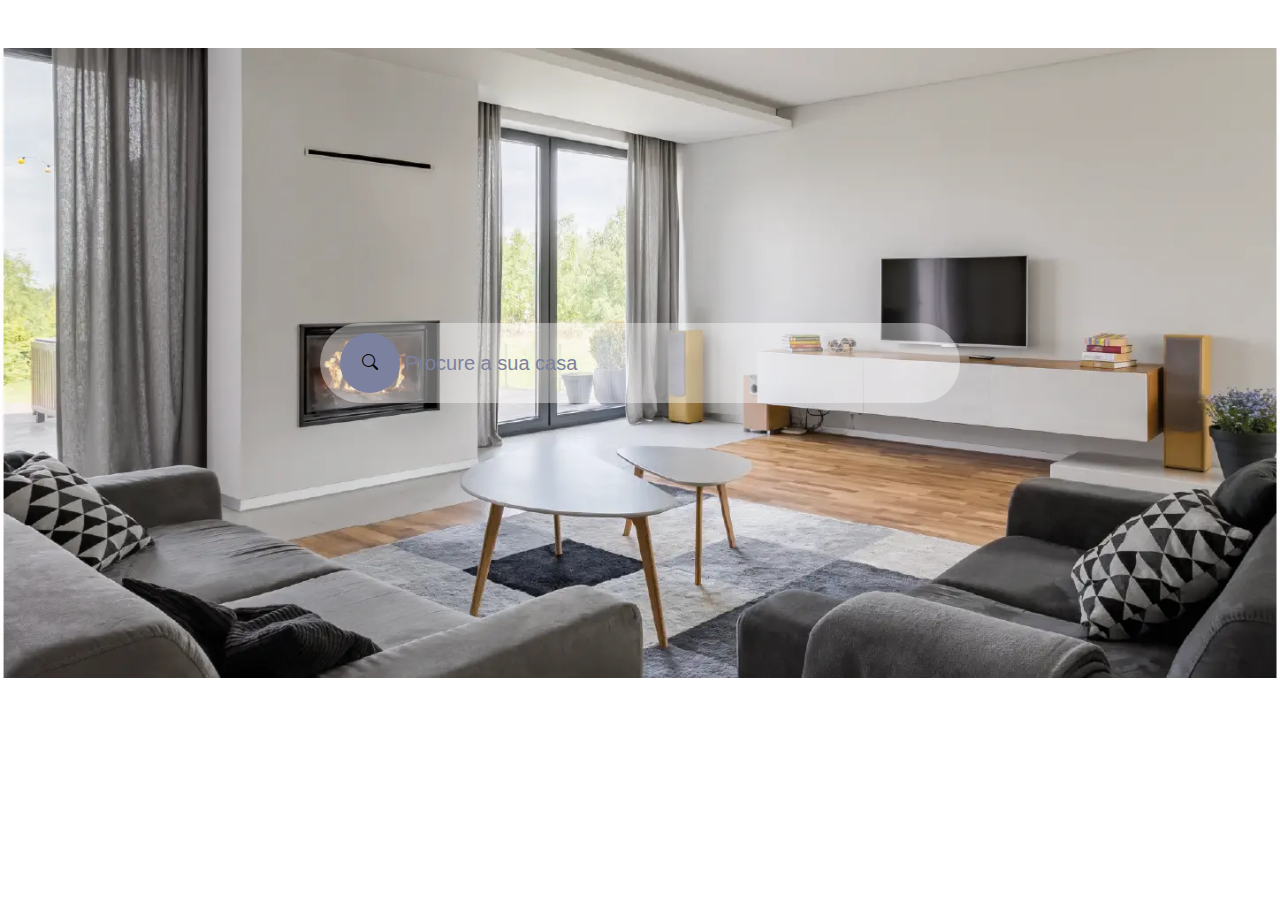
==== index.html @ a0a96df3 "Update index.html" ====
<!DOCTYPE html>
<html lang="pt">
<head>
    <meta charset="UTF-8">
    <meta http-equiv="X-UA-Compatible" content="IE=edge">
    <meta name="viewport" content="width=device-width, initial-scale=1.0">
    <title>Rafael Reis</title>
    <link rel="stylesheet" href="css/bootstrap.min.css">
    <link rel="stylesheet" href="css/bootstrap-icons.css">
    <link rel="stylesheet" href="css/style_index.css">
    <link rel="stylesheet" href="css/website.css?v=2">

    
</head>
<body>
   <header>
   </header>
   <main>
      <div class="container-img mt-5 position-relative" style="background-image: url('./images/inicial.jpg');" >
         <div class="search-bar position-absolute top-50 start-50 translate-middle w-50">
            <button type="submit"><i class="bi bi-search"></i></button> 
            <input type="text" placeholder="Procure a sua casa">
         </div>
      </div>
   </main>
   <footer>
   </footer>
   <script src="js/bootstrap.bundle.min.js"></script>
   <script src="js/jquery.min.js"></script>
   <script src="js/website.js"></script>
   <script>
   </script>
</body>
</html>
---- css/style_index.css ----
*{
    font-family: Arial;
 }
.search-bar{
  background: rgba(255,255,255,0.4);
  display: flex;
  align-items: center;
  border-radius: 60px;
  padding: 10px 20px;

}
.search-bar input{
  background-color: transparent;
  flex: 1;
  border: 0;
  outline: none;
  padding: 5px 5px;
  font-size: 20px;
  color: #7b819e;
}
::placeholder{
  color: transparent;
}
.search-bar button i{
  width: 25px;
}
.search-bar button{
  border: 0;
  border-radius: 50%;
  width: 60px;
  height: 30px;
  background: #7b819e;
}
 .container-img{
  background-size: cover;
  min-height: 30vh;
 }

 
 .informacao{
    color: white;
    background: linear-gradient(rgba(0,0,0,0.2), rgba(0,0,0,0.5));
 }
 .informacao2{
    color: white;
    background: linear-gradient(rgba(0,0,0,0.4), rgba(0,0,0,0));
 }
 
 .casas img {
   transition: 0.5s;
   height: 350px;
   object-fit: cover;
   object-position: center center;
 }
 .casas img:hover {
   transform: scale(0.95);
 }   
 
 @media (min-width:675px) {
  .search-bar button{
    height: 60px;

  }
 }
 @media (min-width:500px) {
  .container-img{
    min-height: 70vh;
  }
  ::placeholder{
    color: #7b819e;
  }
 }
---- css/website.css ----
*{
    font-family: Arial;
 }
 .cliente-nome{
    position: fixed;
    z-index: 1;
    right: 0;
    width: 50px;
    height: 8%;
    background-color: rgb(170, 0, 0);
    border-bottom-left-radius: 10%;
    transition: width 0.5s;
    transition-timing-function: linear;
  }
.cliente-nome:hover {
    width: 150px;
  }
.text-cliente{
    display: inline-block;
    opacity: 0;
    transition-property: opacity;
    transition-duration: 2s, 0.5s;
}
.cliente-nome:hover .text-cliente{
    opacity: 1;
  }
.mostrar-alerta{
    animation: show_slide 1s ease forwards;
}
@keyframes show_slide {
    0%{
        transform : translateX(100%);
    }
    40%{
        transform : translateX(-10%);
    }
    80%{
        transform : translateX(0%);
    }
    100%{
        transform : translateX(-10px);
    }
}
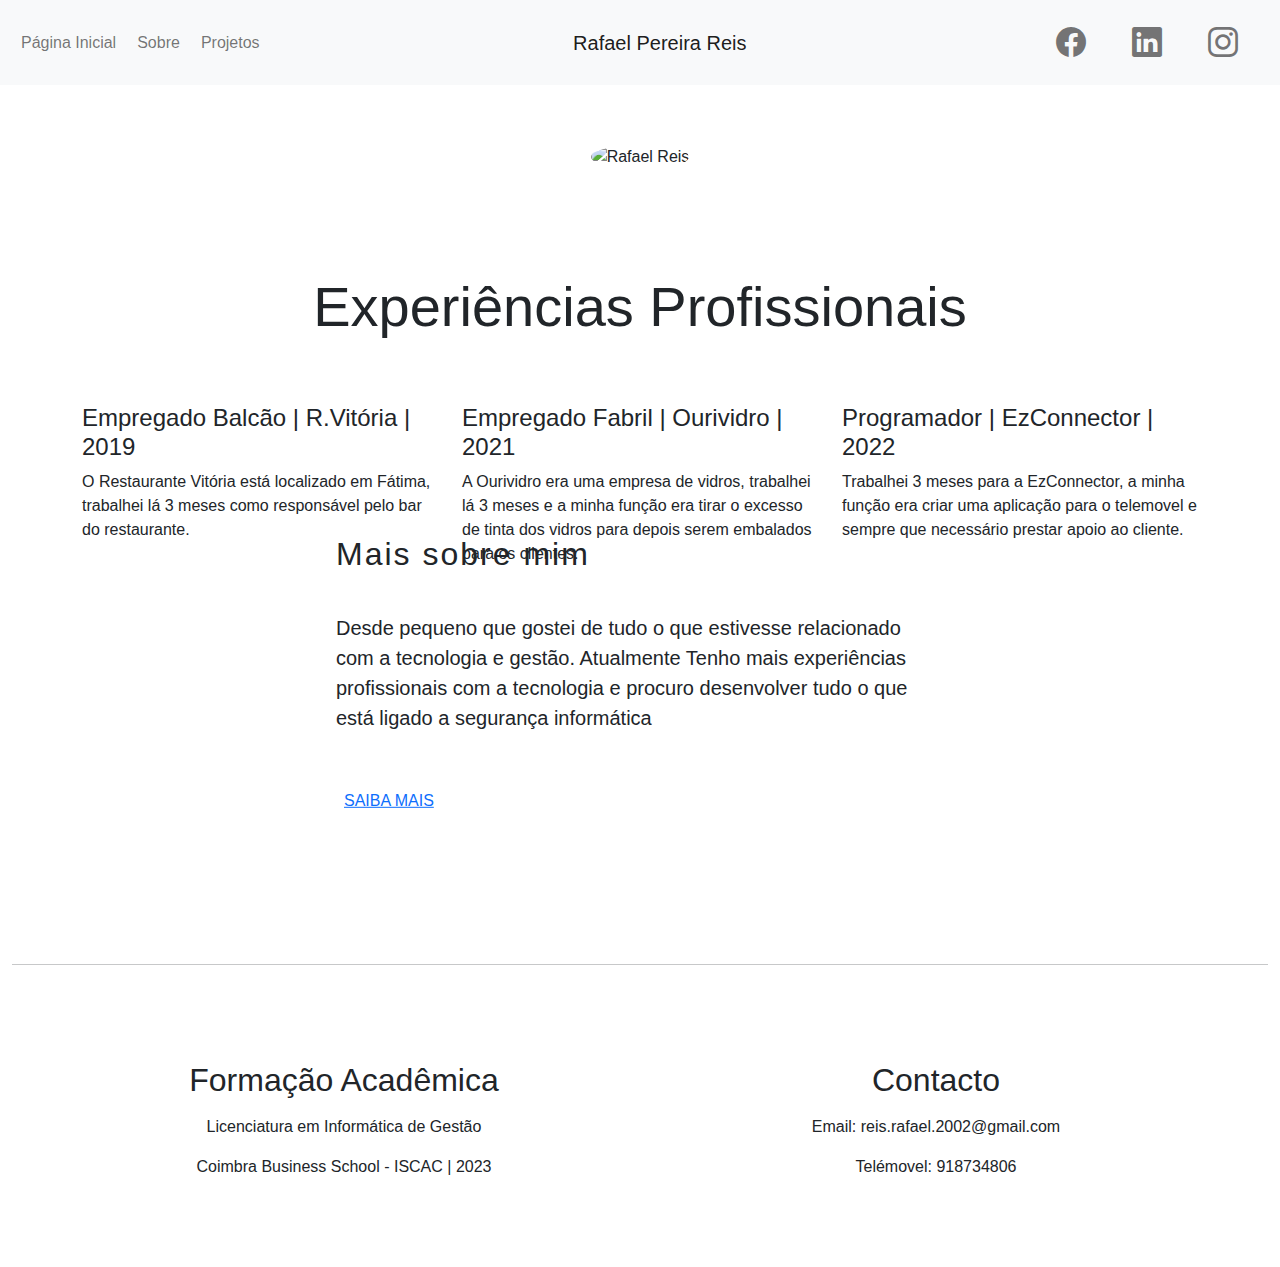
==== commit 346de885: "Add files via upload" ====
--- a/index.html
+++ b/index.html
@@ -1,34 +1,118 @@
 <!DOCTYPE html>
 <html lang="pt">
+
 <head>
-    <meta charset="UTF-8">
-    <meta http-equiv="X-UA-Compatible" content="IE=edge">
-    <meta name="viewport" content="width=device-width, initial-scale=1.0">
-    <title>Rafael Reis</title>
-    <link rel="stylesheet" href="css/bootstrap.min.css">
-    <link rel="stylesheet" href="css/bootstrap-icons.css">
-    <link rel="stylesheet" href="css/style_index.css">
-    <link rel="stylesheet" href="css/website.css?v=2">
+   <meta charset="UTF-8">
+   <meta http-equiv="X-UA-Compatible" content="IE=edge">
+   <meta name="viewport" content="width=device-width, initial-scale=1.0">
+   <title>Rafael Reis</title>
+   <link rel="stylesheet" href="css/bootstrap.min.css">
+   <link rel="stylesheet" href="css/bootstrap-icons.css">
+   <link rel="stylesheet" href="css/style_index.css">
 
-    
 </head>
+
 <body>
    <header>
+      <nav class="navbar navbar-expand-md bg-light fixed-top">
+         <button class="navbar-toggler p-2" data-bs-toggle="collapse" data-bs-target="#menu-principal">
+            <span class="navbar-toggler-icon"></span>
+         </button>
+         <div class="collapse navbar-collapse" id="menu-principal">
+            <div class="navbar-nav p-2">
+               <a href="index.html" class="nav-link" style="margin-left: 5px;">Página Inicial</a>
+               <a href="sobre.html" class="nav-link" style="margin-left: 5px;">Sobre</a>
+               <a href="projetos.html" class="nav-link" style="margin-left: 5px;">Projetos</a>
+            </div>
+            <div class="navbar-brand mx-auto p-1 d-none d-md-block">Rafael Pereira Reis</div>
+            <div class="navbar-nav ml-auto p-1">
+               <a href="https://www.facebook.com/profile.php?id=100007486456866" target="_blank" class="nav-link"
+                  style="margin-right: 30px;">
+                  <i class="bi bi-facebook" style="font-size: 30px;"></i>
+               </a>
+               <a href="https://www.linkedin.com/in/rafael-reis-960ba5271/" target="_blank" class="nav-link"
+                  style="margin-right: 30px;">
+                  <i class="bi bi-linkedin" style="font-size: 30px;"></i>
+               </a>
+               <a href="https://www.instagram.com/rafareis8_/" target="_blank" class="nav-link"
+                  style="margin-right: 30px;">
+                  <i class="bi bi-instagram" style="font-size: 30px;"></i>
+               </a>
+            </div>
+         </div>
+         <div class="navbar-nav mx-auto p-1 d-md-none">Rafael Pereira Reis</div>
+      </nav>
    </header>
    <main>
-      <div class="container-img mt-5 position-relative" style="background-image: url('./images/inicial.jpg');" >
-         <div class="search-bar position-absolute top-50 start-50 translate-middle w-50">
-            <button type="submit"><i class="bi bi-search"></i></button> 
-            <input type="text" placeholder="Procure a sua casa">
+      <div class="pb-5" style="background-color: white;">
+         <div class="container mt-5 pt-5">
+            <div class="row justify-content-center pt-5">
+               <div class="col-md-6 text-center">
+                  <img src="./images/rafael.jpg" alt="Rafael Reis" class="img-fluid rounded-circle"
+                     style="max-width: 100%;">
+               </div>
+            </div>
          </div>
       </div>
+      <div class="mt-2">
+         <h2 class="text-center pt-5 pb-5 display-4 font-weight-bold">Experiências Profissionais</h2>
+      </div>
+      <div class="container mt-3 pb-5">
+         <div class="row">
+            <div class="col-md-4">
+               <h4>Empregado Balcão | R.Vitória | 2019</h4>
+               <p>O Restaurante Vitória está localizado em Fátima, trabalhei lá 3 meses como responsável pelo bar do
+                  restaurante.</p>
+            </div>
+            <div class="col-md-4">
+               <h4>Empregado Fabril | Ourividro | 2021</h4>
+               <p>A Ourividro era uma empresa de vidros, trabalhei lá 3 meses e a minha função era tirar o excesso de
+                  tinta dos vidros
+                  para depois serem embalados para os clientes.</p>
+            </div>
+            <div class="col-md-4">
+               <h4>Programador | EzConnector | 2022</h4>
+               <p>Trabalhei 3 meses para a EzConnector, a minha função era criar uma aplicação para o telemovel e sempre
+                  que necessário prestar apoio ao cliente.</p>
+            </div>
+         </div>
+      </div>
+      <div class="position-relative pt-5">
+         <div class="conteudo container-fluid"></div>
+         <div class="overlay position-absolute top-100 start-50 translate-middle">
+            <h2 class="p-3" style="letter-spacing: 2px;">Mais sobre mim</h2>
+            <div class="p-3" style="font-size: 20px;">
+               <p>Desde pequeno que gostei de tudo o que estivesse relacionado com a tecnologia e gestão.
+                  Atualmente Tenho mais experiências profissionais com a tecnologia e procuro desenvolver tudo o que
+                  está ligado a segurança informática</p>
+            </div>
+            <div class="p-4">
+               <a href="sobre.html">SAIBA MAIS</a>
+            </div>
+         </div>
+      </div>
+      <div style="height: 30vh;"></div>
+      <footer class="container-fluid">
+         <hr>
+         <div class="row p-5">
+            <div class="col-md-6 text-center p-4">
+               <h2 class="p-2">Formação Acadêmica</h2>
+               <p>Licenciatura em Informática de Gestão</p>
+               <p>Coimbra Business School - ISCAC | 2023</p>
+            </div>
+            <div class="col-md-6 text-center p-4">
+               <h2 class="p-2">Contacto</h2>
+               <p>Email: reis.rafael.2002@gmail.com</p>
+               <p>Telémovel: 918734806</p>
+            </div>
+         </div>
+      </footer>
    </main>
-   <footer>
-   </footer>
    <script src="js/bootstrap.bundle.min.js"></script>
    <script src="js/jquery.min.js"></script>
    <script src="js/website.js"></script>
    <script>
    </script>
 </body>
-</html>
+
+</html>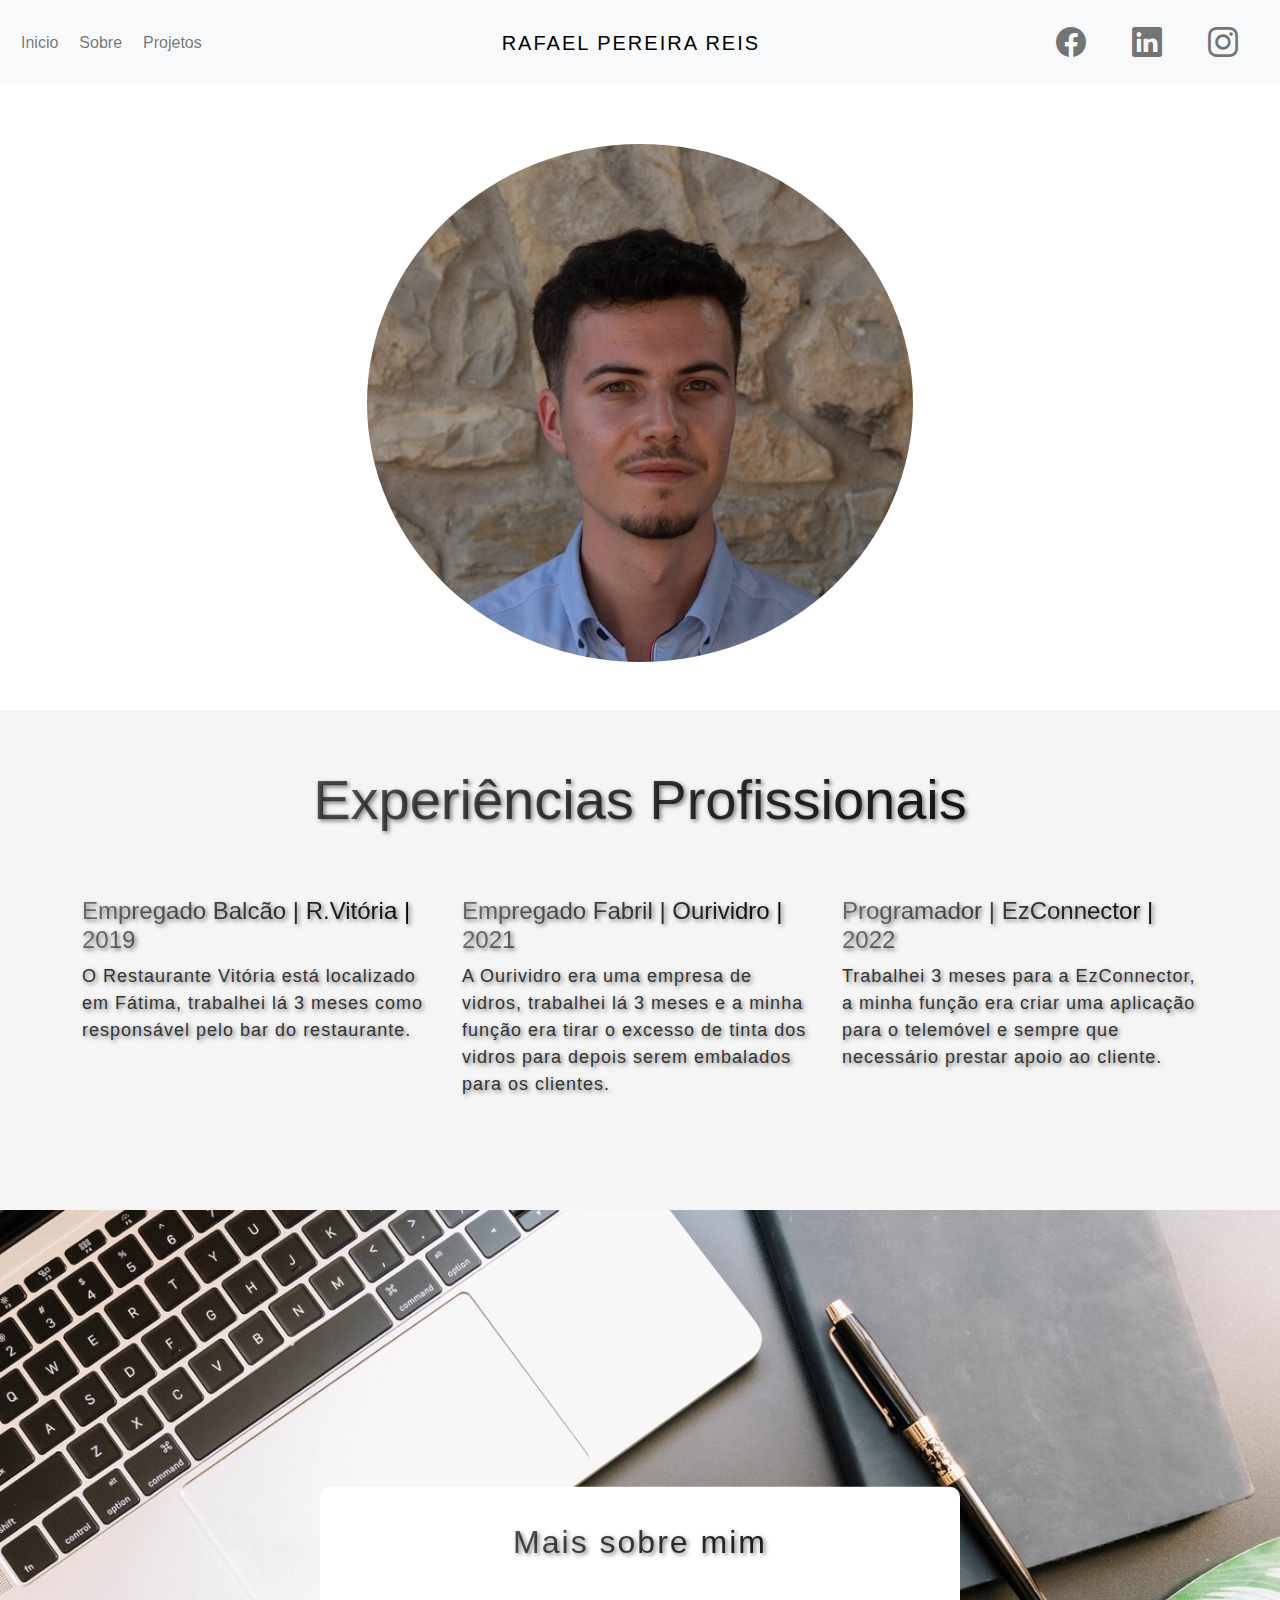
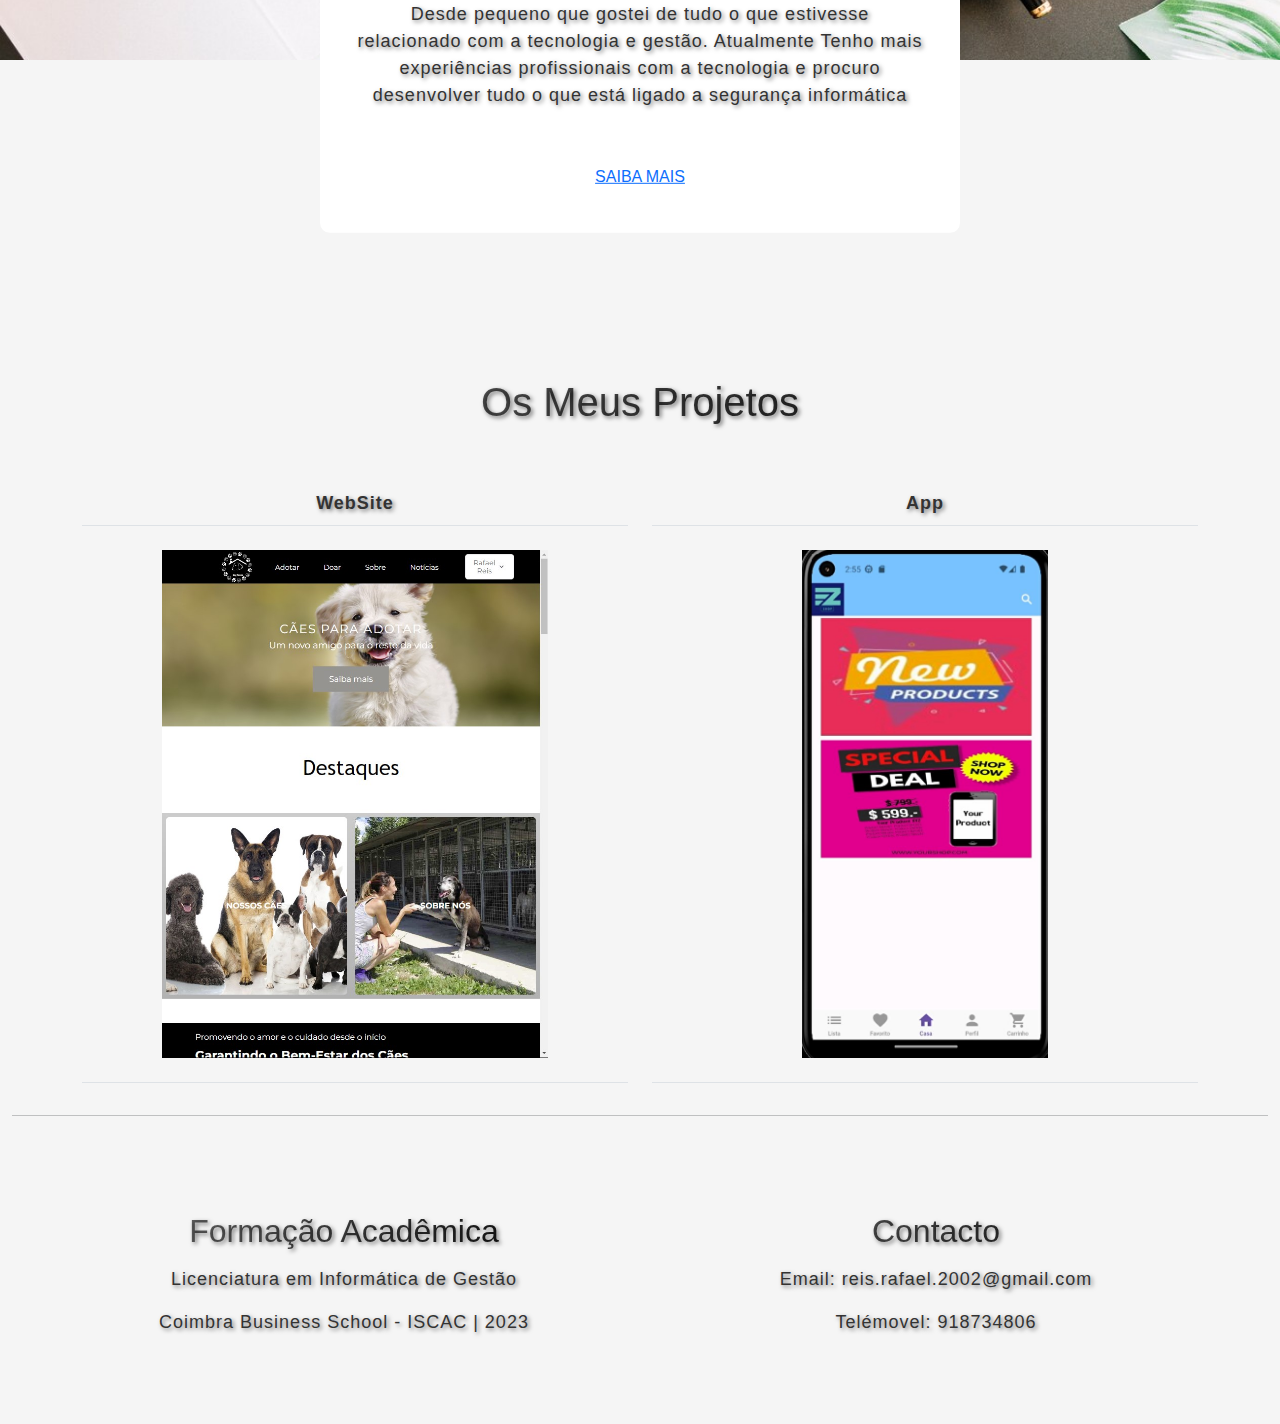
==== commit e4f12f0b: "Add files via upload" ====
--- a/index.html
+++ b/index.html
@@ -14,17 +14,19 @@
 
 <body>
    <header>
-      <nav class="navbar navbar-expand-md bg-light fixed-top">
+      <nav class="navbar navbar-expand-md bg-light fixed-top custom-navbar">
          <button class="navbar-toggler p-2" data-bs-toggle="collapse" data-bs-target="#menu-principal">
             <span class="navbar-toggler-icon"></span>
          </button>
          <div class="collapse navbar-collapse" id="menu-principal">
             <div class="navbar-nav p-2">
-               <a href="index.html" class="nav-link" style="margin-left: 5px;">Página Inicial</a>
+               <a href="index.html" class="nav-link" style="margin-left: 5px;">Inicio</a>
                <a href="sobre.html" class="nav-link" style="margin-left: 5px;">Sobre</a>
                <a href="projetos.html" class="nav-link" style="margin-left: 5px;">Projetos</a>
             </div>
-            <div class="navbar-brand mx-auto p-1 d-none d-md-block">Rafael Pereira Reis</div>
+            <div class="navbar-brand mx-auto p-1 d-none d-md-block"
+               style="color: #000; font-family: 'Montserrat', sans-serif; font-size: 20px; text-transform: uppercase; letter-spacing: 2px;">
+               Rafael Pereira Reis</div>
             <div class="navbar-nav ml-auto p-1">
                <a href="https://www.facebook.com/profile.php?id=100007486456866" target="_blank" class="nav-link"
                   style="margin-right: 30px;">
@@ -40,7 +42,9 @@
                </a>
             </div>
          </div>
-         <div class="navbar-nav mx-auto p-1 d-md-none">Rafael Pereira Reis</div>
+         <div class="navbar-nav mx-auto p-1 d-md-none"
+            style="color: #000; font-family: 'Montserrat', sans-serif; font-size: 20px; text-transform: uppercase; letter-spacing: 2px;">
+            Rafael Pereira Reis</div>
       </nav>
    </header>
    <main>
@@ -55,24 +59,27 @@
          </div>
       </div>
       <div class="mt-2">
-         <h2 class="text-center pt-5 pb-5 display-4 font-weight-bold">Experiências Profissionais</h2>
+         <h2 class="text-center pt-5 pb-5 display-4 font-weight-bold titulos">Experiências Profissionais</h2>
       </div>
       <div class="container mt-3 pb-5">
          <div class="row">
             <div class="col-md-4">
-               <h4>Empregado Balcão | R.Vitória | 2019</h4>
-               <p>O Restaurante Vitória está localizado em Fátima, trabalhei lá 3 meses como responsável pelo bar do
+               <h4 class="titulos">Empregado Balcão | R.Vitória | 2019</h4>
+               <p class="textos">O Restaurante Vitória está localizado em Fátima, trabalhei lá 3 meses como responsável
+                  pelo bar do
                   restaurante.</p>
             </div>
             <div class="col-md-4">
-               <h4>Empregado Fabril | Ourividro | 2021</h4>
-               <p>A Ourividro era uma empresa de vidros, trabalhei lá 3 meses e a minha função era tirar o excesso de
+               <h4 class="titulos">Empregado Fabril | Ourividro | 2021</h4>
+               <p class="textos">A Ourividro era uma empresa de vidros, trabalhei lá 3 meses e a minha função era tirar
+                  o excesso de
                   tinta dos vidros
                   para depois serem embalados para os clientes.</p>
             </div>
             <div class="col-md-4">
-               <h4>Programador | EzConnector | 2022</h4>
-               <p>Trabalhei 3 meses para a EzConnector, a minha função era criar uma aplicação para o telemovel e sempre
+               <h4 class="titulos">Programador | EzConnector | 2022</h4>
+               <p class="textos">Trabalhei 3 meses para a EzConnector, a minha função era criar uma aplicação para o
+                  telemóvel e sempre
                   que necessário prestar apoio ao cliente.</p>
             </div>
          </div>
@@ -80,9 +87,9 @@
       <div class="position-relative pt-5">
          <div class="conteudo container-fluid"></div>
          <div class="overlay position-absolute top-100 start-50 translate-middle">
-            <h2 class="p-3" style="letter-spacing: 2px;">Mais sobre mim</h2>
+            <h2 class="p-3 titulos" style="letter-spacing: 2px;">Mais sobre mim</h2>
             <div class="p-3" style="font-size: 20px;">
-               <p>Desde pequeno que gostei de tudo o que estivesse relacionado com a tecnologia e gestão.
+               <p class="textos">Desde pequeno que gostei de tudo o que estivesse relacionado com a tecnologia e gestão.
                   Atualmente Tenho mais experiências profissionais com a tecnologia e procuro desenvolver tudo o que
                   está ligado a segurança informática</p>
             </div>
@@ -92,18 +99,57 @@
          </div>
       </div>
       <div style="height: 30vh;"></div>
+      <div class="container">
+         <h1 class="text-center p-5 titulos">Os Meus Projetos</h1>
+         <div class="row">
+            <div class="col-md-6 text-center">
+               <table class="table">
+                  <tbody>
+                     <tr>
+                        <td class="align-middle textos"><strong>WebSite</strong></td>
+                     </tr>
+                     <tr>
+                        <td>
+                           <a href="#">
+                              <img src="./images/website.jpg" alt="Projeto 1" class="img-fluid img-zoom p-3"
+                                 style="height: 60vh;">
+                           </a>
+                        </td>
+                     </tr>
+                  </tbody>
+               </table>
+            </div>
+            <div class="col-md-6 text-center">
+               <table class="table">
+                  <tbody>
+                     <tr>
+                        <td class="align-middle textos"><strong>App</strong></td>
+                     </tr>
+                     <tr>
+                        <td>
+                           <a href="#">
+                              <img src="./images/app.jpg" alt="Projeto 2" class="img-fluid img-zoom p-3"
+                                 style="height: 60vh;">
+                           </a>
+                        </td>
+                     </tr>
+                  </tbody>
+               </table>
+            </div>
+         </div>
+      </div>
       <footer class="container-fluid">
          <hr>
          <div class="row p-5">
             <div class="col-md-6 text-center p-4">
-               <h2 class="p-2">Formação Acadêmica</h2>
-               <p>Licenciatura em Informática de Gestão</p>
-               <p>Coimbra Business School - ISCAC | 2023</p>
+               <h2 class="p-2 titulos">Formação Acadêmica</h2>
+               <p class="textos">Licenciatura em Informática de Gestão</p>
+               <p class="textos">Coimbra Business School - ISCAC | 2023</p>
             </div>
             <div class="col-md-6 text-center p-4">
-               <h2 class="p-2">Contacto</h2>
-               <p>Email: reis.rafael.2002@gmail.com</p>
-               <p>Telémovel: 918734806</p>
+               <h2 class="p-2 titulos">Contacto</h2>
+               <p class="textos">Email: reis.rafael.2002@gmail.com</p>
+               <p class="textos">Telémovel: 918734806</p>
             </div>
          </div>
       </footer>
--- a/css/style_index.css
+++ b/css/style_index.css
@@ -1,72 +1,107 @@
-*{
+* {
     font-family: Arial;
- }
-.search-bar{
-  background: rgba(255,255,255,0.4);
-  display: flex;
-  align-items: center;
-  border-radius: 60px;
-  padding: 10px 20px;
+}
 
+body {
+    background-color: #f5f5f5;
 }
-.search-bar input{
-  background-color: transparent;
-  flex: 1;
-  border: 0;
-  outline: none;
-  padding: 5px 5px;
-  font-size: 20px;
-  color: #7b819e;
+
+.titulos {
+    text-shadow: 2px 2px 4px rgba(0, 0, 0, 0.5);
+    background: linear-gradient(to right, #7a7a7a, #000000);
+    background-clip: text;
+    -webkit-background-clip: text;
+    color: transparent;
 }
-::placeholder{
-  color: transparent;
+.textos{
+   font-size: 18px;
+   letter-spacing: 1px;
+   text-shadow: 2px 2px 4px rgba(0, 0, 0, 0.5);
+   color: #333;
 }
-.search-bar button i{
-  width: 25px;
-}
-.search-bar button{
-  border: 0;
-  border-radius: 50%;
-  width: 60px;
-  height: 30px;
-  background: #7b819e;
-}
- .container-img{
-  background-size: cover;
-  min-height: 30vh;
- }
-
- 
- .informacao{
-    color: white;
-    background: linear-gradient(rgba(0,0,0,0.2), rgba(0,0,0,0.5));
- }
- .informacao2{
-    color: white;
-    background: linear-gradient(rgba(0,0,0,0.4), rgba(0,0,0,0));
+.custom-navbar .navbar-nav li a {
+    color: #777777;
+    font-size: 16px;
+    letter-spacing: 1px;
  }
  
- .casas img {
-   transition: 0.5s;
-   height: 350px;
-   object-fit: cover;
-   object-position: center center;
+
+ .custom-navbar .navbar-nav li a:hover,
+ .custom-navbar .navbar-nav li a:focus {
+    color: #000000;
  }
- .casas img:hover {
-   transform: scale(0.95);
- }   
- 
- @media (min-width:675px) {
-  .search-bar button{
-    height: 60px;
+.conteudo {
+    background-image: url('../images/sobre.jpg');
+    background-size: cover;
+    background-position: center top;
+    height: 50vh;
+    display: flex;
+    justify-content: center;
+    align-items: flex-start;
+}
 
-  }
- }
- @media (min-width:500px) {
-  .container-img{
-    min-height: 70vh;
-  }
-  ::placeholder{
-    color: #7b819e;
-  }
- }+.overlay {
+    background-color: white;
+    border-radius: 10px;
+    padding: 20px;
+    text-align: center;
+    width: 100%;
+}
+
+.img-zoom {
+    transition: transform 0.4s;
+}
+
+.img-zoom:hover {
+    transform: scale(1.05);
+}
+
+
+.imagem_proj {
+    background-image: url('../images/projetos.jpg');
+    background-size: cover;
+    background-position: center;
+    height: 50vh;
+}
+
+.titulo {
+    color: white;
+    padding: 10px;
+    max-width: 100%;
+    position: relative;
+}
+
+.quadrado {
+    text-decoration: none;
+    color: black;
+    transition: color 1.0s;
+}
+
+.quadrado:hover {
+    background-color: rgb(202, 202, 202);
+    transition: background-color 1.5s;
+    color: white;
+}
+
+.overlayimg {
+    display: none;
+    position: fixed;
+    top: 0;
+    left: 0;
+    width: 100%;
+    height: 100%;
+    background-color: rgba(0, 0, 0, 0.7);
+    justify-content: center;
+    align-items: center;
+}
+
+.modal-image {
+    max-width: 100%;
+    max-height: 90vh;
+}
+
+@media (min-width: 580px) {
+    .overlay {
+        width: 50%;
+    }
+}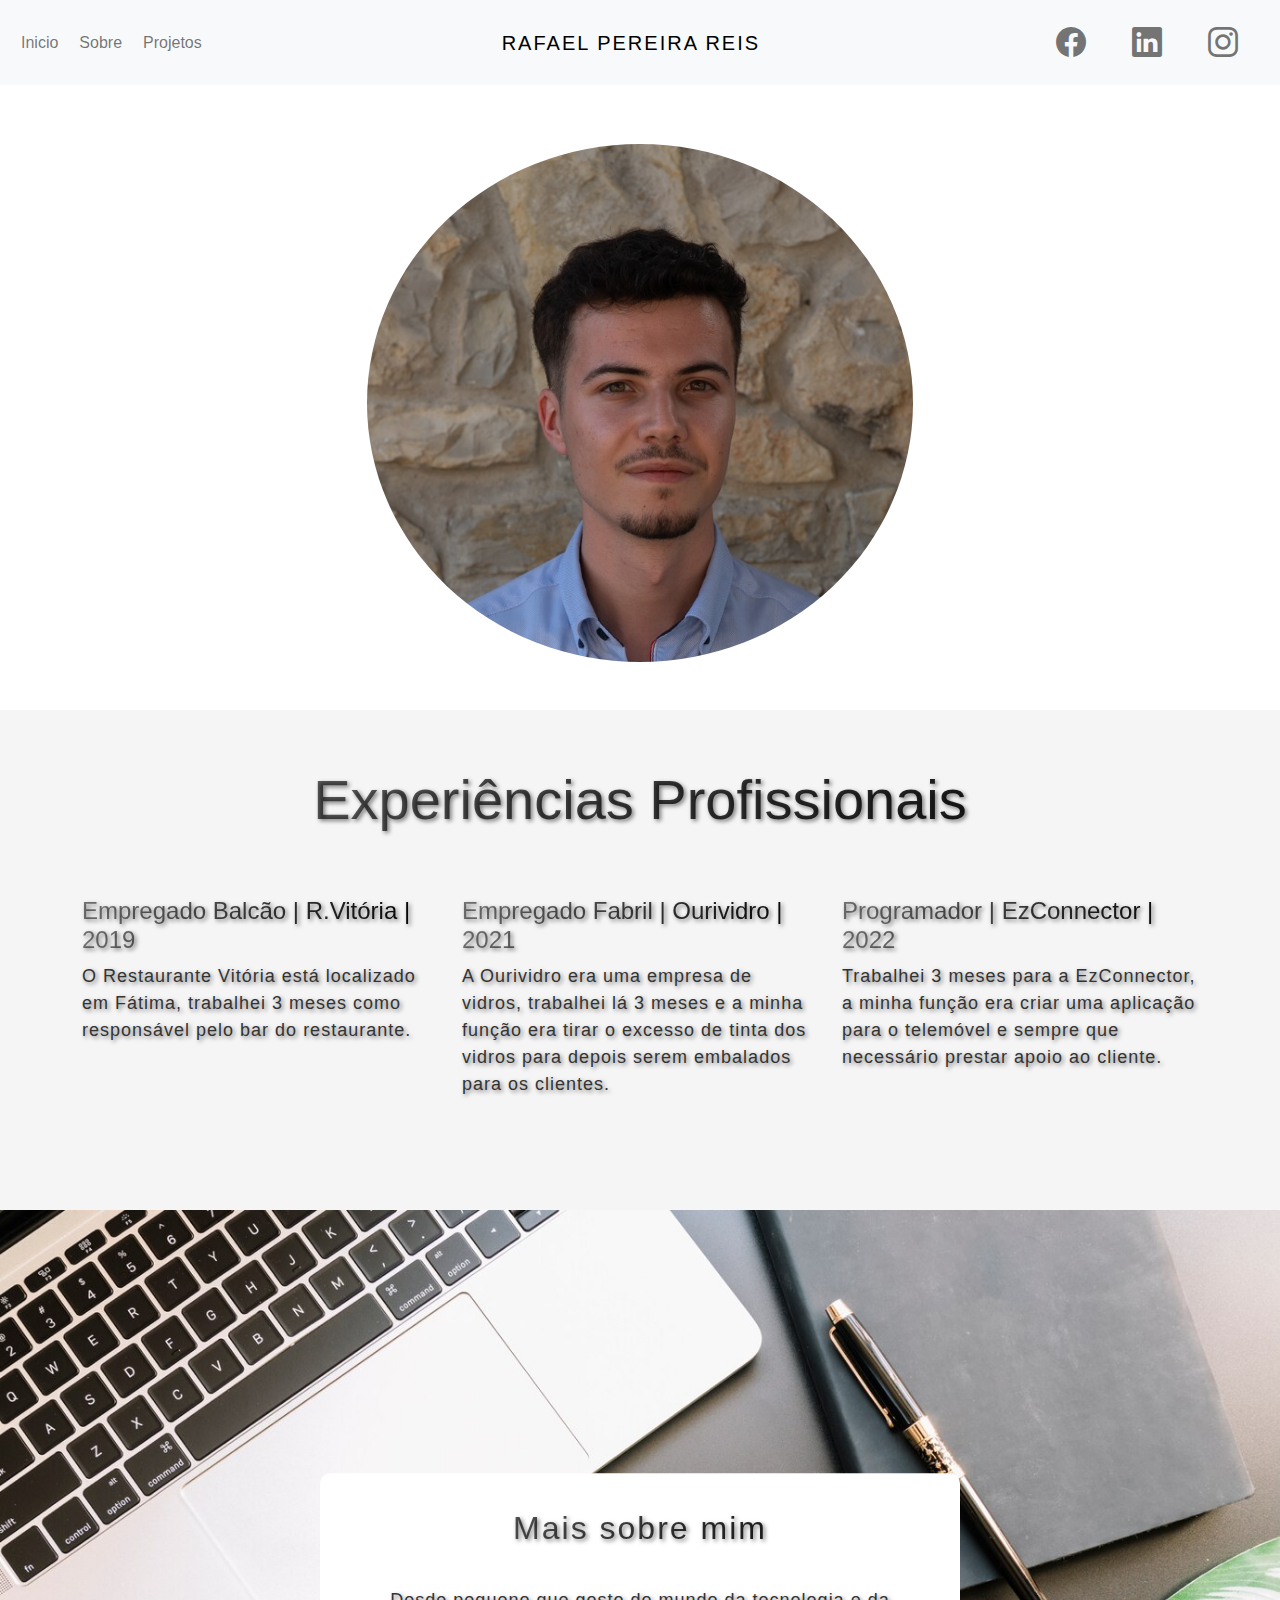
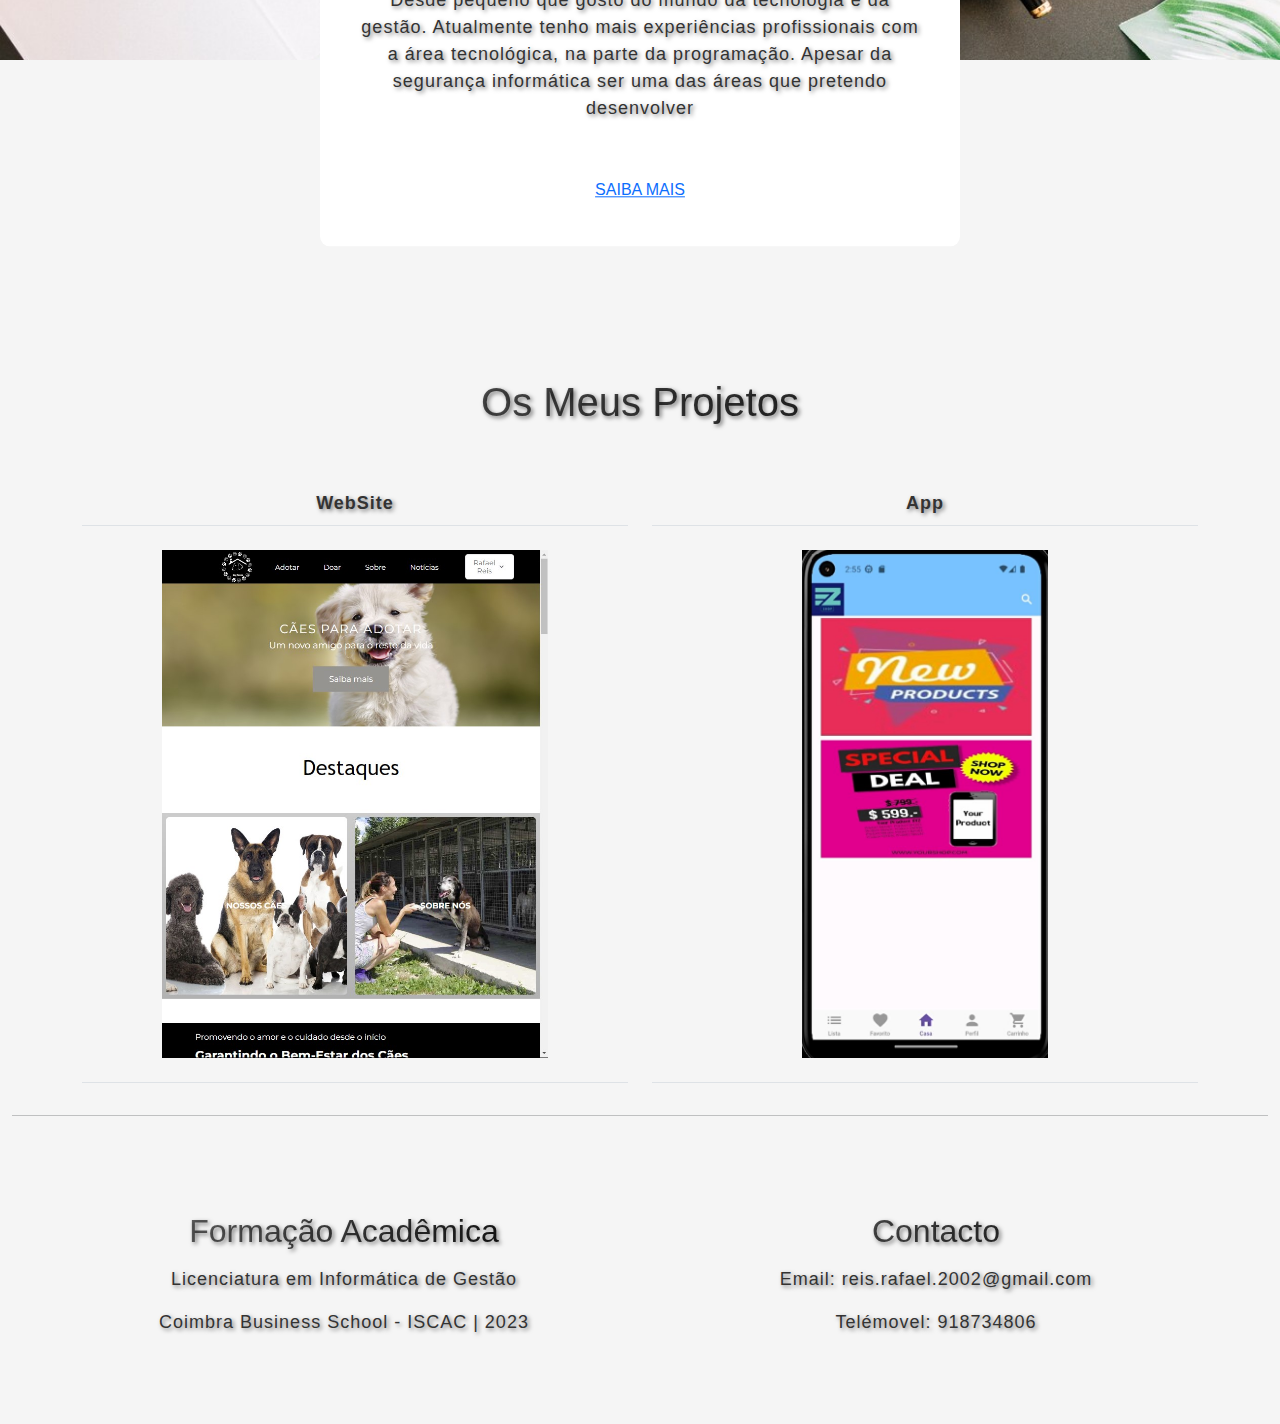
==== commit 11175476: "Add files via upload" ====
--- a/index.html
+++ b/index.html
@@ -65,7 +65,7 @@
          <div class="row">
             <div class="col-md-4">
                <h4 class="titulos">Empregado Balcão | R.Vitória | 2019</h4>
-               <p class="textos">O Restaurante Vitória está localizado em Fátima, trabalhei lá 3 meses como responsável
+               <p class="textos">O Restaurante Vitória está localizado em Fátima, trabalhei 3 meses como responsável
                   pelo bar do
                   restaurante.</p>
             </div>
@@ -89,9 +89,9 @@
          <div class="overlay position-absolute top-100 start-50 translate-middle">
             <h2 class="p-3 titulos" style="letter-spacing: 2px;">Mais sobre mim</h2>
             <div class="p-3" style="font-size: 20px;">
-               <p class="textos">Desde pequeno que gostei de tudo o que estivesse relacionado com a tecnologia e gestão.
-                  Atualmente Tenho mais experiências profissionais com a tecnologia e procuro desenvolver tudo o que
-                  está ligado a segurança informática</p>
+               <p class="textos">Desde pequeno que gosto do mundo da tecnologia e da gestão.
+                  Atualmente tenho mais experiências profissionais com a área tecnológica, na parte da programação.
+                  Apesar da segurança informática ser uma das áreas que pretendo desenvolver</p>
             </div>
             <div class="p-4">
                <a href="sobre.html">SAIBA MAIS</a>
@@ -110,7 +110,7 @@
                      </tr>
                      <tr>
                         <td>
-                           <a href="#">
+                           <a href="website.html">
                               <img src="./images/website.jpg" alt="Projeto 1" class="img-fluid img-zoom p-3"
                                  style="height: 60vh;">
                            </a>
@@ -127,7 +127,7 @@
                      </tr>
                      <tr>
                         <td>
-                           <a href="#">
+                           <a href="app.html">
                               <img src="./images/app.jpg" alt="Projeto 2" class="img-fluid img-zoom p-3"
                                  style="height: 60vh;">
                            </a>
--- a/css/style_index.css
+++ b/css/style_index.css
@@ -99,6 +99,21 @@
     max-width: 100%;
     max-height: 90vh;
 }
+.video-container {
+    position: relative;
+    padding-bottom: 56.25%;
+    padding-top: 30px;
+    height: 0;
+    overflow: hidden;
+}
+
+.video-container iframe {
+    position: absolute;
+    top: 0;
+    left: 0;
+    width: 100%;
+    height: 100%;
+}
 
 @media (min-width: 580px) {
     .overlay {
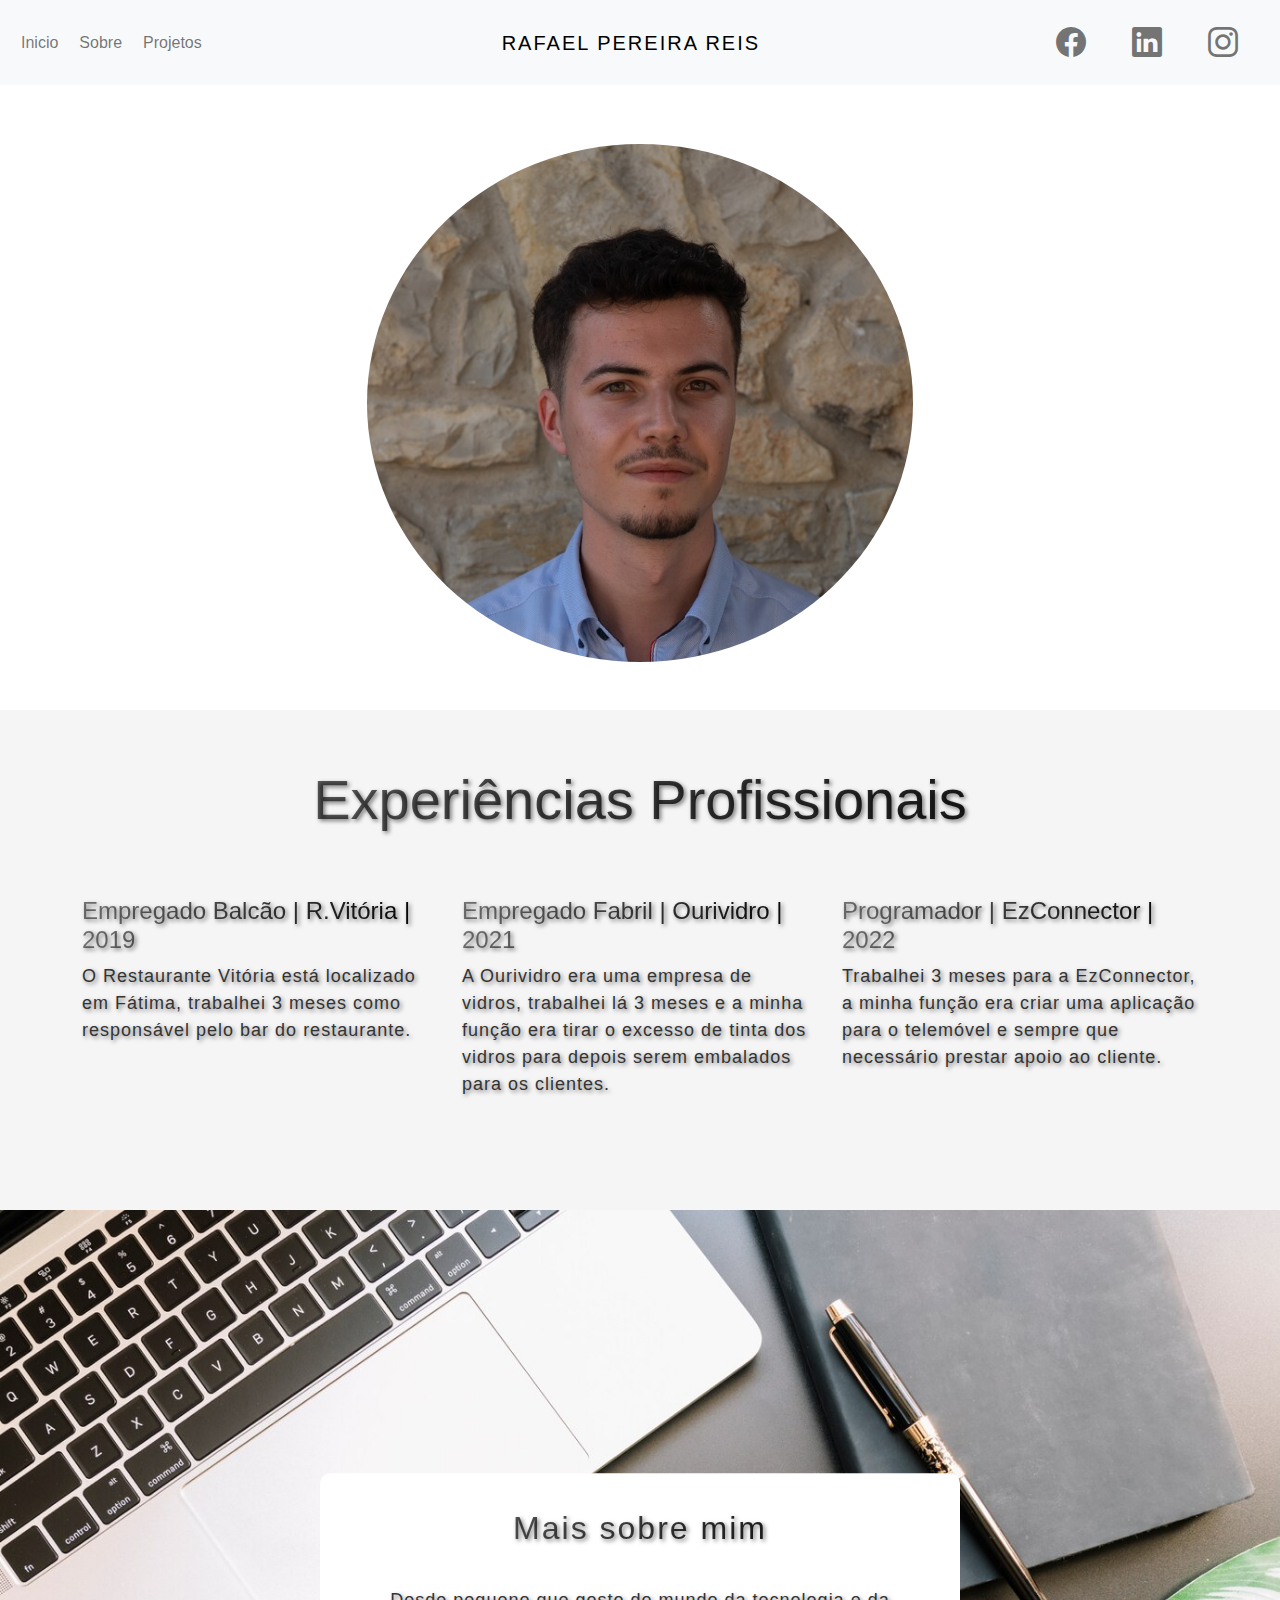
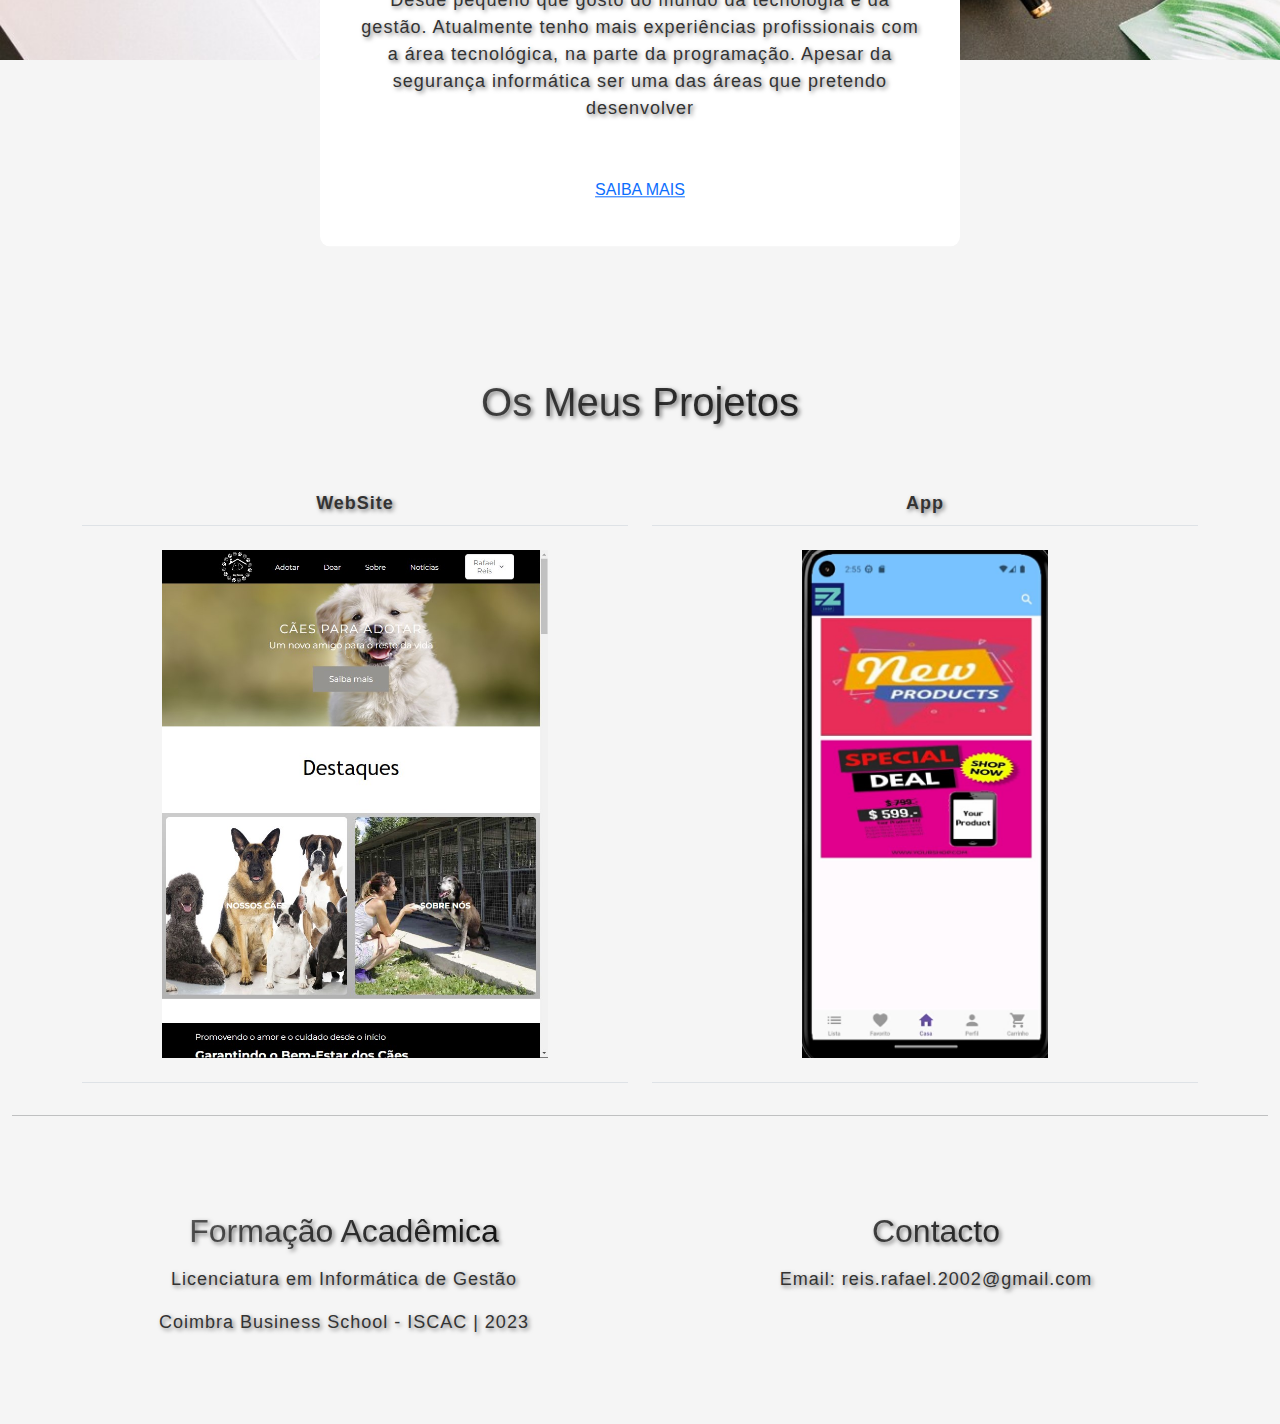
==== commit 1274bb40: "Update index.html" ====
--- a/index.html
+++ b/index.html
@@ -149,7 +149,6 @@
             <div class="col-md-6 text-center p-4">
                <h2 class="p-2 titulos">Contacto</h2>
                <p class="textos">Email: reis.rafael.2002@gmail.com</p>
-               <p class="textos">Telémovel: 918734806</p>
             </div>
          </div>
       </footer>
@@ -161,4 +160,4 @@
    </script>
 </body>
 
-</html>+</html>
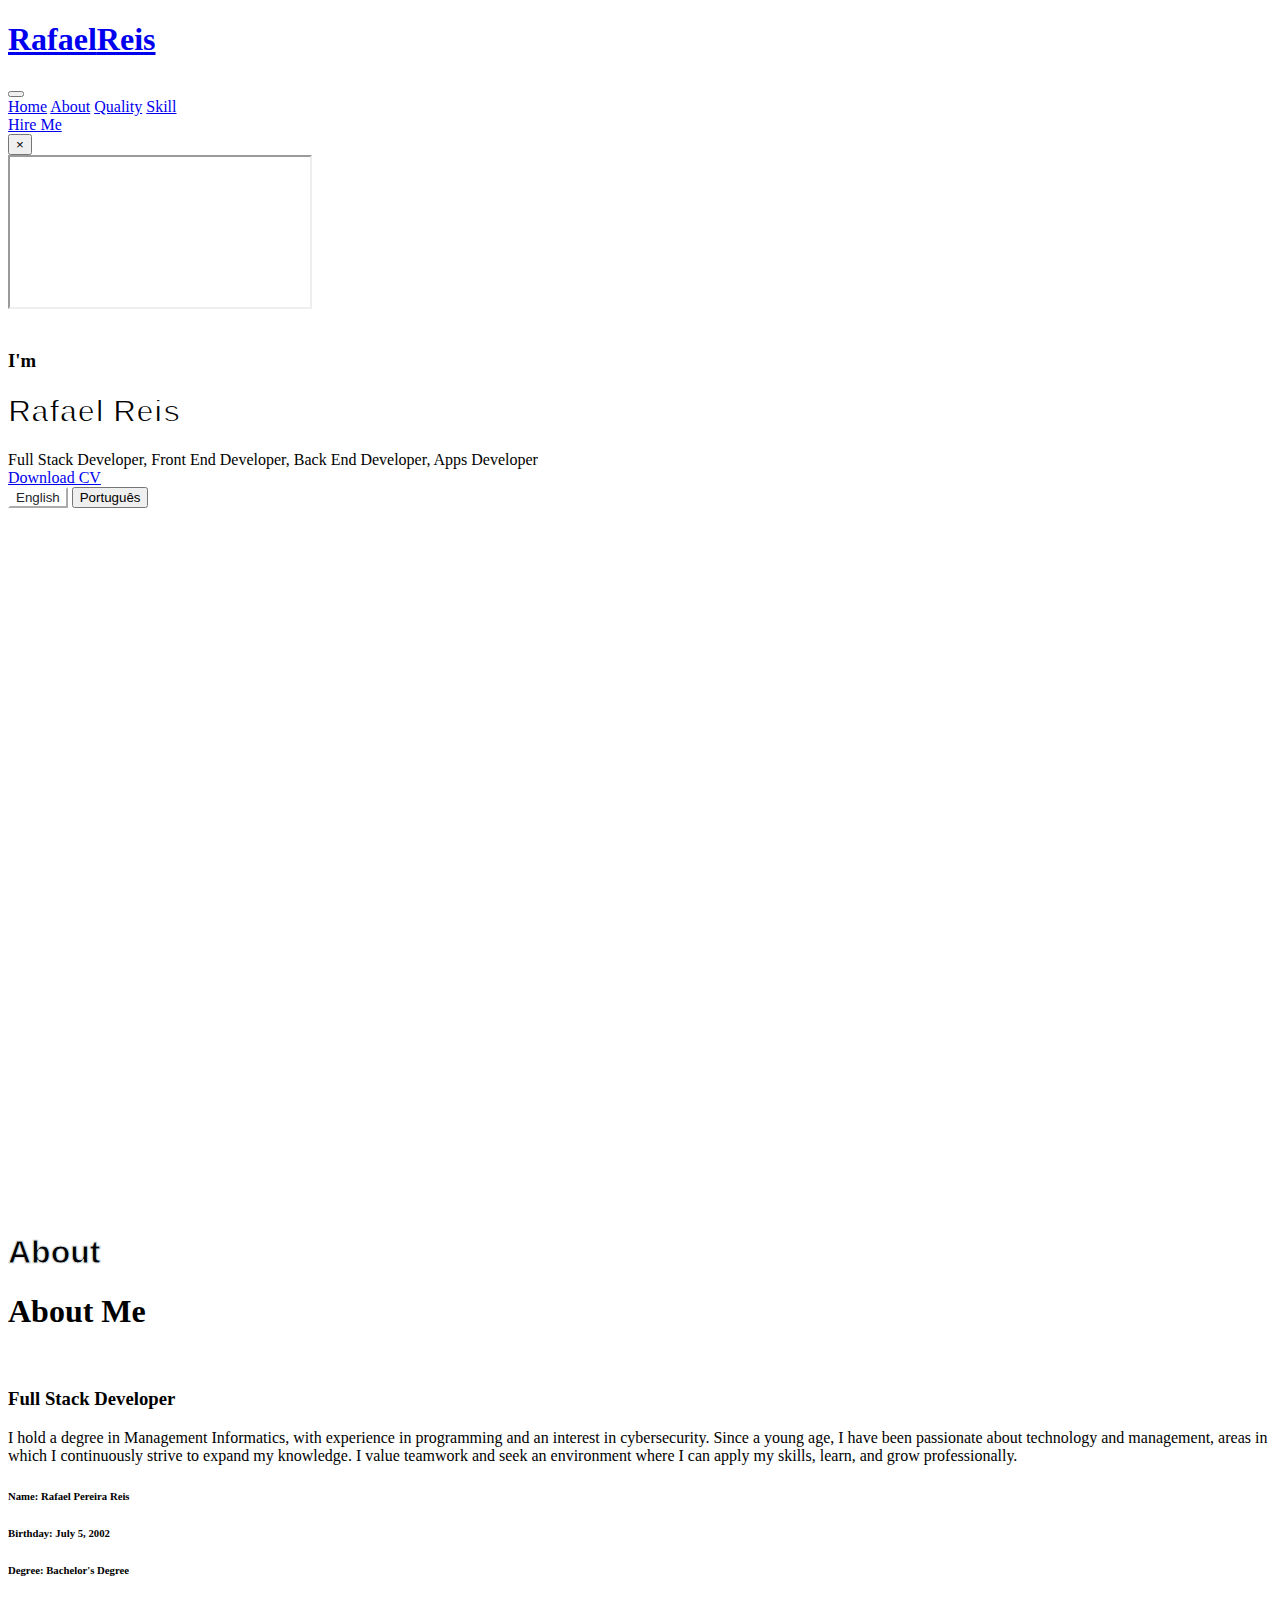
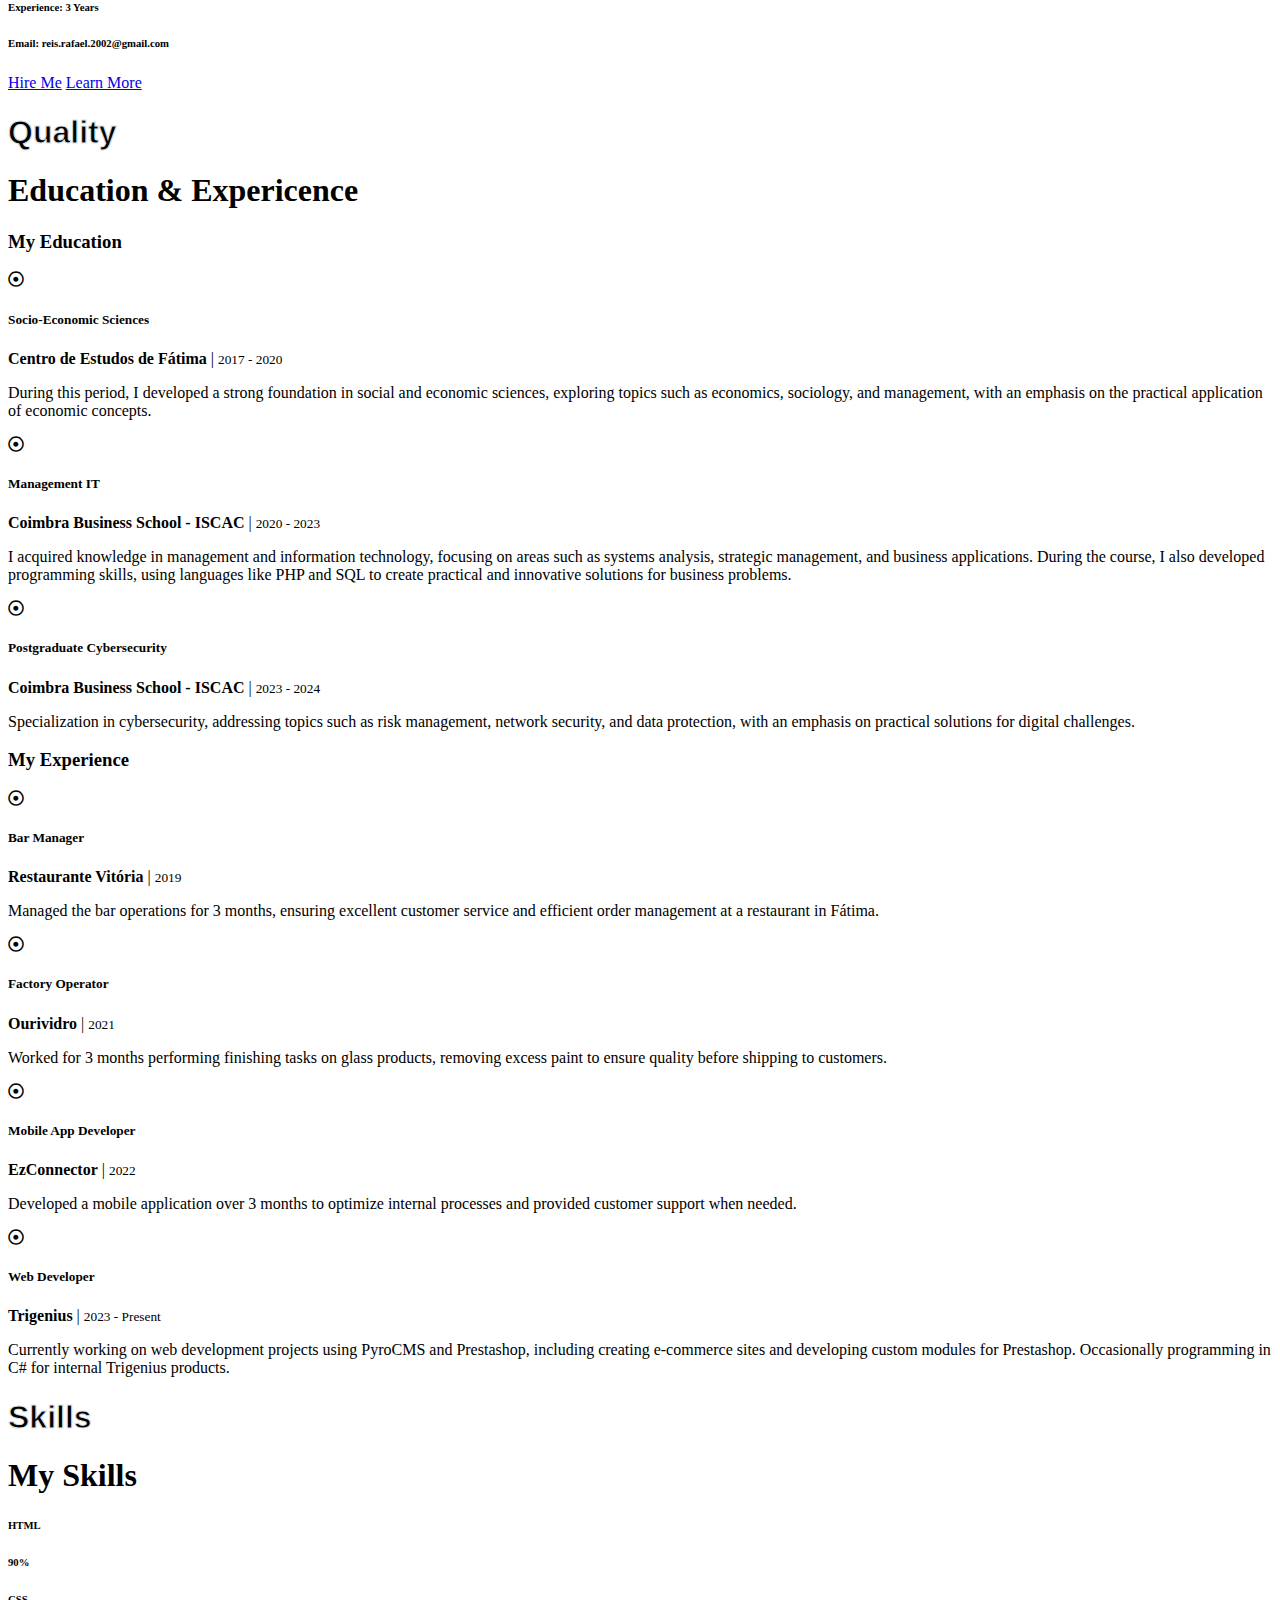
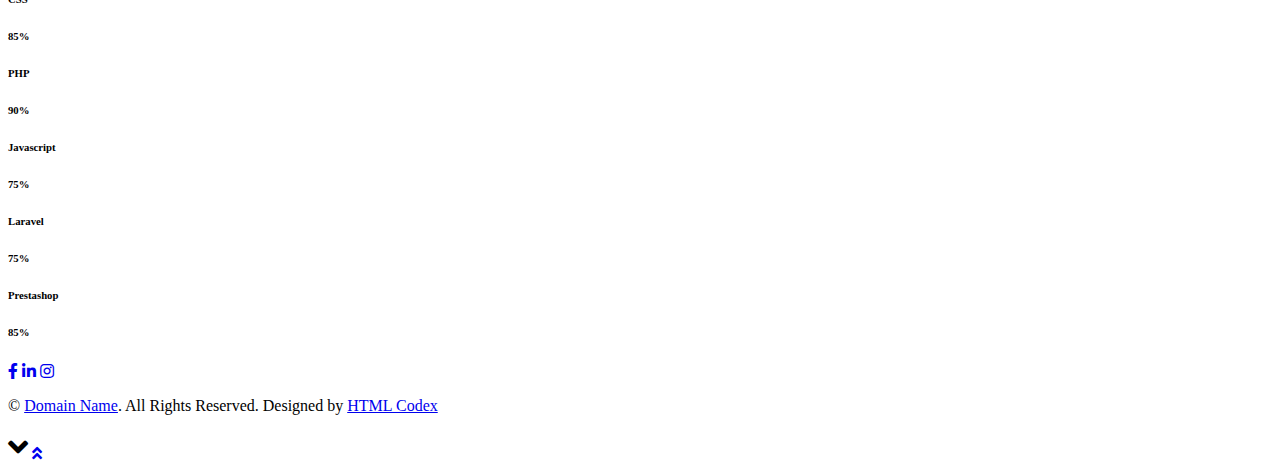
==== commit 608da845: "Add files via upload" ====
--- a/index.html
+++ b/index.html
@@ -1,163 +1,898 @@
 <!DOCTYPE html>
-<html lang="pt">
+<html lang="en">
 
 <head>
-   <meta charset="UTF-8">
-   <meta http-equiv="X-UA-Compatible" content="IE=edge">
-   <meta name="viewport" content="width=device-width, initial-scale=1.0">
-   <title>Rafael Reis</title>
-   <link rel="stylesheet" href="css/bootstrap.min.css">
-   <link rel="stylesheet" href="css/bootstrap-icons.css">
-   <link rel="stylesheet" href="css/style_index.css">
-
+    <meta charset="utf-8">
+    <title>RAFAEL REIS</title>
+    <meta content="width=device-width, initial-scale=1.0" name="viewport">
+    <meta content="Rafael Reis home" name="keywords">
+    <meta content="Rafael Reis home" name="description">
+
+    <!-- Favicon -->
+    <link href="img/favicon.png" rel="icon">
+
+    <!-- Google Web Fonts -->
+    <link rel="preconnect" href="https://fonts.gstatic.com">
+    <link href="https://fonts.googleapis.com/css2?family=Roboto:wght@300;400;500;700;900&display=swap" rel="stylesheet"> 
+
+    <!-- Font Awesome -->
+    <link href="https://cdnjs.cloudflare.com/ajax/libs/font-awesome/5.10.0/css/all.min.css" rel="stylesheet">
+
+    <!-- Libraries Stylesheet -->
+    <link href="lib/owlcarousel/assets/owl.carousel.min.css" rel="stylesheet">
+    <link href="lib/lightbox/css/lightbox.min.css" rel="stylesheet">
+
+    <!-- Customized Bootstrap Stylesheet -->
+    <link href="css/style.css" rel="stylesheet">
+    <style>
+        .btn-outline-light.selected {
+            color: #212529;
+            background-color: #ffffff;
+            border-color: #ffffff;
+        }
+    </style>
 </head>
 
-<body>
-   <header>
-      <nav class="navbar navbar-expand-md bg-light fixed-top custom-navbar">
-         <button class="navbar-toggler p-2" data-bs-toggle="collapse" data-bs-target="#menu-principal">
+<body data-spy="scroll" data-target=".navbar" data-offset="51">
+    <!-- Navbar Start -->
+    <nav class="navbar fixed-top shadow-sm navbar-expand-lg bg-light navbar-light py-3 py-lg-0 px-lg-5">
+        <a href="index.html" class="navbar-brand ml-lg-3">
+            <h1 class="m-0 display-5"><span class="text-primary">Rafael</span>Reis</h1>
+        </a>
+        <button type="button" class="navbar-toggler" data-toggle="collapse" data-target="#navbarCollapse">
             <span class="navbar-toggler-icon"></span>
-         </button>
-         <div class="collapse navbar-collapse" id="menu-principal">
-            <div class="navbar-nav p-2">
-               <a href="index.html" class="nav-link" style="margin-left: 5px;">Inicio</a>
-               <a href="sobre.html" class="nav-link" style="margin-left: 5px;">Sobre</a>
-               <a href="projetos.html" class="nav-link" style="margin-left: 5px;">Projetos</a>
-            </div>
-            <div class="navbar-brand mx-auto p-1 d-none d-md-block"
-               style="color: #000; font-family: 'Montserrat', sans-serif; font-size: 20px; text-transform: uppercase; letter-spacing: 2px;">
-               Rafael Pereira Reis</div>
-            <div class="navbar-nav ml-auto p-1">
-               <a href="https://www.facebook.com/profile.php?id=100007486456866" target="_blank" class="nav-link"
-                  style="margin-right: 30px;">
-                  <i class="bi bi-facebook" style="font-size: 30px;"></i>
-               </a>
-               <a href="https://www.linkedin.com/in/rafael-reis-960ba5271/" target="_blank" class="nav-link"
-                  style="margin-right: 30px;">
-                  <i class="bi bi-linkedin" style="font-size: 30px;"></i>
-               </a>
-               <a href="https://www.instagram.com/rafareis8_/" target="_blank" class="nav-link"
-                  style="margin-right: 30px;">
-                  <i class="bi bi-instagram" style="font-size: 30px;"></i>
-               </a>
-            </div>
-         </div>
-         <div class="navbar-nav mx-auto p-1 d-md-none"
-            style="color: #000; font-family: 'Montserrat', sans-serif; font-size: 20px; text-transform: uppercase; letter-spacing: 2px;">
-            Rafael Pereira Reis</div>
-      </nav>
-   </header>
-   <main>
-      <div class="pb-5" style="background-color: white;">
-         <div class="container mt-5 pt-5">
-            <div class="row justify-content-center pt-5">
-               <div class="col-md-6 text-center">
-                  <img src="./images/rafael.jpg" alt="Rafael Reis" class="img-fluid rounded-circle"
-                     style="max-width: 100%;">
-               </div>
-            </div>
-         </div>
-      </div>
-      <div class="mt-2">
-         <h2 class="text-center pt-5 pb-5 display-4 font-weight-bold titulos">Experiências Profissionais</h2>
-      </div>
-      <div class="container mt-3 pb-5">
-         <div class="row">
-            <div class="col-md-4">
-               <h4 class="titulos">Empregado Balcão | R.Vitória | 2019</h4>
-               <p class="textos">O Restaurante Vitória está localizado em Fátima, trabalhei 3 meses como responsável
-                  pelo bar do
-                  restaurante.</p>
-            </div>
-            <div class="col-md-4">
-               <h4 class="titulos">Empregado Fabril | Ourividro | 2021</h4>
-               <p class="textos">A Ourividro era uma empresa de vidros, trabalhei lá 3 meses e a minha função era tirar
-                  o excesso de
-                  tinta dos vidros
-                  para depois serem embalados para os clientes.</p>
-            </div>
-            <div class="col-md-4">
-               <h4 class="titulos">Programador | EzConnector | 2022</h4>
-               <p class="textos">Trabalhei 3 meses para a EzConnector, a minha função era criar uma aplicação para o
-                  telemóvel e sempre
-                  que necessário prestar apoio ao cliente.</p>
-            </div>
-         </div>
-      </div>
-      <div class="position-relative pt-5">
-         <div class="conteudo container-fluid"></div>
-         <div class="overlay position-absolute top-100 start-50 translate-middle">
-            <h2 class="p-3 titulos" style="letter-spacing: 2px;">Mais sobre mim</h2>
-            <div class="p-3" style="font-size: 20px;">
-               <p class="textos">Desde pequeno que gosto do mundo da tecnologia e da gestão.
-                  Atualmente tenho mais experiências profissionais com a área tecnológica, na parte da programação.
-                  Apesar da segurança informática ser uma das áreas que pretendo desenvolver</p>
-            </div>
-            <div class="p-4">
-               <a href="sobre.html">SAIBA MAIS</a>
-            </div>
-         </div>
-      </div>
-      <div style="height: 30vh;"></div>
-      <div class="container">
-         <h1 class="text-center p-5 titulos">Os Meus Projetos</h1>
-         <div class="row">
-            <div class="col-md-6 text-center">
-               <table class="table">
-                  <tbody>
-                     <tr>
-                        <td class="align-middle textos"><strong>WebSite</strong></td>
-                     </tr>
-                     <tr>
-                        <td>
-                           <a href="website.html">
-                              <img src="./images/website.jpg" alt="Projeto 1" class="img-fluid img-zoom p-3"
-                                 style="height: 60vh;">
-                           </a>
-                        </td>
-                     </tr>
-                  </tbody>
-               </table>
-            </div>
-            <div class="col-md-6 text-center">
-               <table class="table">
-                  <tbody>
-                     <tr>
-                        <td class="align-middle textos"><strong>App</strong></td>
-                     </tr>
-                     <tr>
-                        <td>
-                           <a href="app.html">
-                              <img src="./images/app.jpg" alt="Projeto 2" class="img-fluid img-zoom p-3"
-                                 style="height: 60vh;">
-                           </a>
-                        </td>
-                     </tr>
-                  </tbody>
-               </table>
-            </div>
-         </div>
-      </div>
-      <footer class="container-fluid">
-         <hr>
-         <div class="row p-5">
-            <div class="col-md-6 text-center p-4">
-               <h2 class="p-2 titulos">Formação Acadêmica</h2>
-               <p class="textos">Licenciatura em Informática de Gestão</p>
-               <p class="textos">Coimbra Business School - ISCAC | 2023</p>
-            </div>
-            <div class="col-md-6 text-center p-4">
-               <h2 class="p-2 titulos">Contacto</h2>
-               <p class="textos">Email: reis.rafael.2002@gmail.com</p>
-            </div>
-         </div>
-      </footer>
-   </main>
-   <script src="js/bootstrap.bundle.min.js"></script>
-   <script src="js/jquery.min.js"></script>
-   <script src="js/website.js"></script>
-   <script>
-   </script>
+        </button>
+        <div class="collapse navbar-collapse px-lg-3" id="navbarCollapse">
+            <div class="navbar-nav m-auto py-0">
+                <a href="#home" id="navHome" class="nav-item nav-link active">Home</a>
+                <a href="#about" id="navAbout" class="nav-item nav-link">About</a>
+                <a href="#qualification" id="navQuality" class="nav-item nav-link">Quality</a>
+                <a href="#skill" id="navSkill" class="nav-item nav-link">Skill</a>
+                <!-- <a href="#service" id="navService" class="nav-item nav-link">Service</a> -->
+                <!-- <a href="#portfolio" id="navPortfolio" class="nav-item nav-link">Portfolio</a> -->
+                <!-- <a href="#testimonial" id="navReview" class="nav-item nav-link">Review</a>
+                <a href="#blog" id="navBlog" class="nav-item nav-link">Blog</a>
+                <a href="#contact" id="navContact" class="nav-item nav-link">Contact</a> -->
+            </div>
+            <a href="mailto:reis.rafael.2002@gmail.com" id="navHireMe" class="btn btn-outline-primary d-none d-lg-block">Hire Me</a>
+        </div>
+    </nav>
+    <!-- Navbar End -->
+
+
+    <!-- Video Modal Start -->
+    <div class="modal fade" id="videoModal" tabindex="-1" role="dialog" aria-labelledby="exampleModalLabel" aria-hidden="true">
+        <div class="modal-dialog" role="document">
+            <div class="modal-content">
+                <div class="modal-body">
+                    <button type="button" class="close" data-dismiss="modal" aria-label="Close">
+                        <span aria-hidden="true">&times;</span>
+                    </button>        
+                    <!-- 16:9 aspect ratio -->
+                    <div class="embed-responsive embed-responsive-16by9">
+                        <iframe class="embed-responsive-item" src="" id="video"  allowscriptaccess="always" allow="autoplay"></iframe>
+                    </div>
+                </div>
+            </div>
+        </div>
+    </div>
+    <!-- Video Modal End -->
+
+
+    <!-- Header Start -->
+    <div class="container-fluid bg-primary d-flex align-items-center mb-5 py-5" id="home" style="min-height: 100vh;">
+        <div class="container">
+            <div class="row align-items-center">
+                <div class="col-lg-5 px-5 pl-lg-0 pb-5 pb-lg-0">
+                    <img class="img-fluid w-100 rounded-circle shadow-sm" src="img/profile.jpg" alt="">
+                </div>
+                <div class="col-lg-7 text-center text-lg-left">
+                    <h3 class="text-white font-weight-normal mb-3" id="intro-text">I'm</h3>
+                    <h1 class="display-3 text-uppercase text-primary mb-2" style="-webkit-text-stroke: 2px #ffffff; font-family: sans-serif;" id="name">Rafael Reis</h1>
+                    <h1 class="typed-text-output d-inline font-weight-lighter text-white" id="role"></h1>
+                    <div class="typed-text d-none" id="roles">
+                        Full Stack Developer, Front End Developer, Back End Developer, Apps Developer
+                    </div>
+                    <div class="d-flex align-items-center justify-content-center justify-content-lg-start pt-5">
+                        <a href="Rafael_Reis_EN_CV.pdf" class="btn btn-outline-light mr-5" id="download-cv" target="_blank">Download CV</a>
+                        <div class="d-flex align-items-center justify-content-center justify-content-lg-start">
+                            <button class="btn btn-outline-light selected mr-3" id="btn-en">English</button>
+                            <button class="btn btn-outline-light" id="btn-pt">Português</button>
+                        </div>
+                    </div>
+                </div>
+            </div>
+        </div>
+    </div>
+    <!-- Header End -->
+
+
+    <!-- About Start -->
+    <div class="container-fluid py-5" id="about">
+        <div class="container">
+            <div class="position-relative d-flex align-items-center justify-content-center">
+                <h1 class="display-1 text-uppercase text-white" style="-webkit-text-stroke: 1px #dee2e6; font-family: sans-serif;" id="only-about">About</h1>
+                <h1 class="position-absolute text-uppercase text-primary" id="about-header">About Me</h1>
+            </div>
+            <div class="row align-items-center">
+                <div class="col-lg-5 pb-4 pb-lg-0">
+                    <img class="img-fluid rounded w-100" src="img/about.jpg" alt="">
+                </div>
+                <div class="col-lg-7">
+                    <h3 class="mb-4" id="about-subheader">Full Stack Developer</h3>
+                    <p id="about-description">I hold a degree in Management Informatics, with experience in programming and an interest in cybersecurity. Since a young age, I have been passionate about technology and management, areas in which I continuously strive to expand my knowledge. I value teamwork and seek an environment where I can apply my skills, learn, and grow professionally.</p>
+                    <div class="row mb-3">
+                        <div class="col-sm-6 py-2"><h6 id="inf-name">Name: <span class="text-secondary">Rafael Pereira Reis</span></h6></div>
+                        <div class="col-sm-6 py-2"><h6 id="inf-birthday">Birthday: <span id="about-birthday" class="text-secondary">July 5, 2002</span></h6></div>
+                        <div class="col-sm-6 py-2"><h6 id="inf-degree">Degree: <span id="about-degree" class="text-secondary">Bachelor's Degree</span></h6></div>
+                        <div class="col-sm-6 py-2"><h6 id="inf-experience">Experience: <span id="experience" class="text-secondary"></span></h6></div>
+                        <div class="col-sm-6 py-2"><h6>Email: <span class="text-secondary">reis.rafael.2002@gmail.com</span></h6></div>
+                    </div>
+                    <a href="mailto:reis.rafael.2002@gmail.com" class="btn btn-outline-primary mr-4" id="hire-me">Hire Me</a>
+                    <a href="#qualification" class="btn btn-outline-primary" id="learn-more">Learn More</a>
+                </div>
+            </div>
+        </div>
+    </div>
+    
+    <!-- About End -->
+
+
+    <!-- Qualification Start -->
+    <div class="container-fluid py-5" id="qualification">
+        <div class="container">
+            <div class="position-relative d-flex align-items-center justify-content-center">
+                <h1 class="display-1 text-uppercase text-white" style="-webkit-text-stroke: 1px #dee2e6; font-family: sans-serif;" id="quality">Quality</h1>
+                <h1 class="position-absolute text-uppercase text-primary" id="education-expericence">Education & Expericence</h1>
+            </div>
+            <div class="row align-items-center">
+                <div class="col-lg-6">
+                    <h3 id="educationHeader" class="mb-4">My Education</h3>
+                    <div class="border-left border-primary pt-2 pl-4 ml-2">
+                      <div class="position-relative mb-4">
+                        <i class="far fa-dot-circle text-primary position-absolute" style="top: 2px; left: -32px;"></i>
+                        <h5 id="education1Title" class="font-weight-bold mb-1">Socio-Economic Sciences</h5>
+                        <p class="mb-2">
+                          <strong>Centro de Estudos de Fátima</strong> | <small>2017 - 2020</small>
+                        </p>
+                        <p id="education1Description">
+                            During this period, I developed a strong foundation in social and economic sciences, exploring topics such as economics, sociology, and management, with an emphasis on the practical application of economic concepts.                        
+                        </p>
+                      </div>
+                      <div class="position-relative mb-4">
+                        <i class="far fa-dot-circle text-primary position-absolute" style="top: 2px; left: -32px;"></i>
+                        <h5 id="education2Title" class="font-weight-bold mb-1">Management IT</h5>
+                        <p class="mb-2">
+                          <strong>Coimbra Business School - ISCAC</strong> | <small>2020 - 2023</small>
+                        </p>
+                        <p id="education2Description">
+                            I acquired knowledge in management and information technology, focusing on areas such as systems analysis, strategic management, and business applications. During the course, I also developed programming skills, using languages like PHP and SQL to create practical and innovative solutions for business problems.
+                        </p>
+                      </div>
+                      <div class="position-relative mb-4">
+                        <i class="far fa-dot-circle text-primary position-absolute" style="top: 2px; left: -32px;"></i>
+                        <h5 id="education3Title" class="font-weight-bold mb-1">Postgraduate Cybersecurity</h5>
+                        <p class="mb-2">
+                          <strong>Coimbra Business School - ISCAC</strong> | <small>2023 - 2024</small>
+                        </p>
+                        <p id="education3Description">
+                            Specialization in cybersecurity, addressing topics such as risk management, network security, and data protection, with an emphasis on practical solutions for digital challenges.
+                        </p>
+                      </div>
+                    </div>
+                  </div>                  
+                <div class="col-lg-6">
+                    <h3 id="experienceHeader" class="mb-4">My Experience</h3>
+                    <div class="border-left border-primary pt-2 pl-4 ml-2">
+                        <div class="position-relative mb-4">
+                            <i class="far fa-dot-circle text-primary position-absolute" style="top: 2px; left: -32px;"></i>
+                            <h5 id="experience1Title" class="font-weight-bold mb-1">Bar Manager</h5>
+                            <p id="experience1Company" class="mb-2"><strong>Restaurante Vitória</strong> | <small>2019</small></p>
+                            <p id="experience1Description">
+                                Managed the bar operations for 3 months, ensuring excellent customer service and efficient order management at a restaurant in Fátima.
+                            </p>
+                        </div>
+                        <div class="position-relative mb-4">
+                            <i class="far fa-dot-circle text-primary position-absolute" style="top: 2px; left: -32px;"></i>
+                            <h5 id="experience2Title" class="font-weight-bold mb-1">Factory Operator</h5>
+                            <p id="experience2Company" class="mb-2"><strong>Ourividro</strong> | <small>2021</small></p>
+                            <p id="experience2Description">
+                                Worked for 3 months performing finishing tasks on glass products, removing excess paint to ensure quality before shipping to customers.
+                            </p>
+                        </div>
+                        <div class="position-relative mb-4">
+                            <i class="far fa-dot-circle text-primary position-absolute" style="top: 2px; left: -32px;"></i>
+                            <h5 id="experience3Title" class="font-weight-bold mb-1">Mobile App Developer</h5>
+                            <p id="experience3Company" class="mb-2"><strong>EzConnector</strong> | <small>2022</small></p>
+                            <p id="experience3Description">
+                                Developed a mobile application over 3 months to optimize internal processes and provided customer support when needed.
+                            </p>
+                        </div>
+                        <div class="position-relative mb-4">
+                            <i class="far fa-dot-circle text-primary position-absolute" style="top: 2px; left: -32px;"></i>
+                            <h5 id="experience4Title" class="font-weight-bold mb-1">Web Developer</h5>
+                            <p id="experience4Company" class="mb-2"><strong>Trigenius</strong> | <small>2023 - Present</small></p>
+                            <p id="experience4Description">
+                                Currently working on web development projects using PyroCMS and Prestashop, including creating e-commerce sites and developing custom modules for Prestashop. Occasionally programming in C# for internal Trigenius products.
+                            </p>
+                        </div>
+                    </div>
+                </div>
+            </div>
+        </div>
+    </div>
+    <!-- Qualification End -->
+
+
+    <!-- Skill Start -->
+    <div class="container-fluid py-5" id="skill">
+        <div class="container">
+            <div class="position-relative d-flex align-items-center justify-content-center">
+                <h1 id="skillsHeaderMain" class="display-1 text-uppercase text-white" style="-webkit-text-stroke: 1px #dee2e6; font-family: sans-serif;">Skills</h1>
+                <h1 id="skillsHeaderSecondary" class="position-absolute text-uppercase text-primary">My Skills</h1>
+            </div>
+            <div class="row align-items-center">
+                <div class="col-md-6">
+                    <div class="skill mb-4">
+                        <div class="d-flex justify-content-between">
+                            <h6 class="font-weight-bold">HTML</h6>
+                            <h6 class="font-weight-bold">90%</h6>
+                        </div>
+                        <div class="progress">
+                            <div class="progress-bar bg-primary" role="progressbar" aria-valuenow="90" aria-valuemin="0" aria-valuemax="100"></div>
+                        </div>
+                    </div>
+                    <div class="skill mb-4">
+                        <div class="d-flex justify-content-between">
+                            <h6 class="font-weight-bold">CSS</h6>
+                            <h6 class="font-weight-bold">85%</h6>
+                        </div>
+                        <div class="progress">
+                            <div class="progress-bar bg-warning" role="progressbar" aria-valuenow="85" aria-valuemin="0" aria-valuemax="100"></div>
+                        </div>
+                    </div>
+                    <div class="skill mb-4">
+                        <div class="d-flex justify-content-between">
+                            <h6 class="font-weight-bold">PHP</h6>
+                            <h6 class="font-weight-bold">90%</h6>
+                        </div>
+                        <div class="progress">
+                            <div class="progress-bar bg-danger" role="progressbar" aria-valuenow="90" aria-valuemin="0" aria-valuemax="100"></div>
+                        </div>
+                    </div>
+                </div>
+                <div class="col-md-6">
+                    <div class="skill mb-4">
+                        <div class="d-flex justify-content-between">
+                            <h6 class="font-weight-bold">Javascript</h6>
+                            <h6 class="font-weight-bold">75%</h6>
+                        </div>
+                        <div class="progress">
+                            <div class="progress-bar bg-danger" role="progressbar" aria-valuenow="75" aria-valuemin="0" aria-valuemax="100"></div>
+                        </div>
+                    </div>
+                    <div class="skill mb-4">
+                        <div class="d-flex justify-content-between">
+                            <h6 class="font-weight-bold">Laravel</h6>
+                            <h6 class="font-weight-bold">75%</h6>
+                        </div>
+                        <div class="progress">
+                            <div class="progress-bar bg-dark" role="progressbar" aria-valuenow="75" aria-valuemin="0" aria-valuemax="100"></div>
+                        </div>
+                    </div>
+                    <div class="skill mb-4">
+                        <div class="d-flex justify-content-between">
+                            <h6 class="font-weight-bold">Prestashop</h6>
+                            <h6 class="font-weight-bold">85%</h6>
+                        </div>
+                        <div class="progress">
+                            <div class="progress-bar bg-info" role="progressbar" aria-valuenow="85" aria-valuemin="0" aria-valuemax="100"></div>
+                        </div>
+                    </div>
+                </div>
+            </div>
+        </div>
+    </div>
+    <!-- Skill End -->
+
+
+    <!-- Services Start
+    <div class="container-fluid pt-5" id="service">
+        <div class="container">
+            <div class="position-relative d-flex align-items-center justify-content-center">
+                <h1 class="display-1 text-uppercase text-white" style="-webkit-text-stroke: 1px #dee2e6;">Service</h1>
+                <h1 class="position-absolute text-uppercase text-primary">My Services</h1>
+            </div>
+            <div class="row pb-3">
+                <div class="col-lg-4 col-md-6 text-center mb-5">
+                    <div class="d-flex align-items-center justify-content-center mb-4">
+                        <i class="fa fa-2x fa-laptop service-icon bg-primary text-white mr-3"></i>
+                        <h4 class="font-weight-bold m-0">Web Design</h4>
+                    </div>
+                    <p>Justo sit justo eos amet tempor amet clita amet ipsum eos elitr. Amet lorem lorem lorem est amet labore eirmod erat clita</p>
+                    <a class="border-bottom border-primary text-decoration-none" href="">Read More</a>
+                </div>
+                <div class="col-lg-4 col-md-6 text-center mb-5">
+                    <div class="d-flex align-items-center justify-content-center mb-4">
+                        <i class="fa fa-2x fa-laptop-code service-icon bg-primary text-white mr-3"></i>
+                        <h4 class="font-weight-bold m-0">Web Development</h4>
+                    </div>
+                    <p>Justo sit justo eos amet tempor amet clita amet ipsum eos elitr. Amet lorem lorem lorem est amet labore eirmod erat clita</p>
+                    <a class="border-bottom border-primary text-decoration-none" href="">Read More</a>
+                </div>
+                <div class="col-lg-4 col-md-6 text-center mb-5">
+                    <div class="d-flex align-items-center justify-content-center mb-4">
+                        <i class="fab fa-2x fa-android service-icon bg-primary text-white mr-3"></i>
+                        <h4 class="font-weight-bold m-0">Apps Design</h4>
+                    </div>
+                    <p>Justo sit justo eos amet tempor amet clita amet ipsum eos elitr. Amet lorem lorem lorem est amet labore eirmod erat clita</p>
+                    <a class="border-bottom border-primary text-decoration-none" href="">Read More</a>
+                </div>
+                <div class="col-lg-4 col-md-6 text-center mb-5">
+                    <div class="d-flex align-items-center justify-content-center mb-4">
+                        <i class="fab fa-2x fa-apple service-icon bg-primary text-white mr-3"></i>
+                        <h4 class="font-weight-bold m-0">Apps Development</h4>
+                    </div>
+                    <p>Justo sit justo eos amet tempor amet clita amet ipsum eos elitr. Amet lorem lorem lorem est amet labore eirmod erat clita</p>
+                    <a class="border-bottom border-primary text-decoration-none" href="">Read More</a>
+                </div>
+                <div class="col-lg-4 col-md-6 text-center mb-5">
+                    <div class="d-flex align-items-center justify-content-center mb-4">
+                        <i class="fa fa-2x fa-search service-icon bg-primary text-white mr-3"></i>
+                        <h4 class="font-weight-bold m-0">SEO</h4>
+                    </div>
+                    <p>Justo sit justo eos amet tempor amet clita amet ipsum eos elitr. Amet lorem lorem lorem est amet labore eirmod erat clita</p>
+                    <a class="border-bottom border-primary text-decoration-none" href="">Read More</a>
+                </div>
+                <div class="col-lg-4 col-md-6 text-center mb-5">
+                    <div class="d-flex align-items-center justify-content-center mb-4">
+                        <i class="fa fa-2x fa-edit service-icon bg-primary text-white mr-3"></i>
+                        <h4 class="font-weight-bold m-0">Content Creating</h4>
+                    </div>
+                    <p>Justo sit justo eos amet tempor amet clita amet ipsum eos elitr. Amet lorem lorem lorem est amet labore eirmod erat clita</p>
+                    <a class="border-bottom border-primary text-decoration-none" href="">Read More</a>
+                </div>
+            </div>
+        </div>
+    </div>
+    Services End -->
+
+
+    <!-- Portfolio Start
+    <div class="container-fluid pt-5 pb-3" id="portfolio">
+        <div class="container">
+            <div class="position-relative d-flex align-items-center justify-content-center">
+                <h1 class="display-1 text-uppercase text-white" style="-webkit-text-stroke: 1px #dee2e6;">Gallery</h1>
+                <h1 class="position-absolute text-uppercase text-primary">My Portfolio</h1>
+            </div>
+            <div class="row">
+                <div class="col-12 text-center mb-2">
+                    <ul class="list-inline mb-4" id="portfolio-flters">
+                        <li class="btn btn-sm btn-outline-primary m-1 active"  data-filter="*">All</li>
+                        <li class="btn btn-sm btn-outline-primary m-1" data-filter=".first">Design</li>
+                        <li class="btn btn-sm btn-outline-primary m-1" data-filter=".second">Development</li>
+                        <li class="btn btn-sm btn-outline-primary m-1" data-filter=".third">Marketing</li>
+                    </ul>
+                </div>
+            </div>
+            <div class="row portfolio-container">
+                <div class="col-lg-4 col-md-6 mb-4 portfolio-item first">
+                    <div class="position-relative overflow-hidden mb-2" style="cursor: pointer;">
+                        <img class="img-fluid rounded w-100" src="img/portfolio-1.jpg" alt="">
+                        <div class="portfolio-btn bg-primary d-flex align-items-center justify-content-center" style="opacity: 0;">
+                            <a href="img/portfolio-1.jpg"></a>
+                        </div>
+                    </div>
+                </div>
+                <div class="col-lg-4 col-md-6 mb-4 portfolio-item second">
+                    <div class="position-relative overflow-hidden mb-2" style="cursor: pointer;">
+                        <img class="img-fluid rounded w-100" src="img/portfolio-2.jpg" alt="">
+                        <div class="portfolio-btn bg-primary d-flex align-items-center justify-content-center" style="opacity: 0;">
+                            <a href="img/portfolio-2.jpg"></a>
+                        </div>
+                    </div>
+                </div>
+                <div class="col-lg-4 col-md-6 mb-4 portfolio-item third">
+                    <div class="position-relative overflow-hidden mb-2" style="cursor: pointer;">
+                        <img class="img-fluid rounded w-100" src="img/portfolio-3.jpg" alt="">
+                        <div class="portfolio-btn bg-primary d-flex align-items-center justify-content-center" style="opacity: 0;">
+                            <a href="img/portfolio-3.jpg"></a>
+                        </div>
+                    </div>
+                </div>
+                <div class="col-lg-4 col-md-6 mb-4 portfolio-item first">
+                    <div class="position-relative overflow-hidden mb-2" style="cursor: pointer;">
+                        <img class="img-fluid rounded w-100" src="img/portfolio-4.jpg" alt="">
+                        <div class="portfolio-btn bg-primary d-flex align-items-center justify-content-center" style="opacity: 0;">
+                            <a href="img/portfolio-4.jpg"></a>
+                        </div>
+                    </div>
+                </div>
+                <div class="col-lg-4 col-md-6 mb-4 portfolio-item second">
+                    <div class="position-relative overflow-hidden mb-2" style="cursor: pointer;">
+                        <img class="img-fluid rounded w-100" src="img/portfolio-5.jpg" alt="">
+                        <div class="portfolio-btn bg-primary d-flex align-items-center justify-content-center" style="opacity: 0;">
+                            <a href="img/portfolio-5.jpg"></a>
+                        </div>
+                    </div>
+                </div>
+                <div class="col-lg-4 col-md-6 mb-4 portfolio-item third">
+                    <div class="position-relative overflow-hidden mb-2" style="cursor: pointer;">
+                        <img class="img-fluid rounded w-100" src="img/portfolio-6.jpg" alt="">
+                        <div class="portfolio-btn bg-primary d-flex align-items-center justify-content-center" style="opacity: 0;">
+                            <a style="color: transparent;" href="img/portfolio-6.jpg"></a>
+                        </div>
+                    </div>
+                </div>
+                <div class="col-lg-4 col-md-6 mb-4 portfolio-item third">
+                    <div class="position-relative overflow-hidden mb-2">
+                        <img class="img-fluid rounded w-100" src="img/portfolio-6.jpg" alt="">
+                        <div class="portfolio-btn bg-primary d-flex align-items-center justify-content-center">
+                            <a href="img/portfolio-6.jpg" data-lightbox="portfolio">
+                                <i class="fa fa-plus text-white" style="font-size: 60px;"></i>
+                            </a>
+                        </div>
+                    </div>
+                </div>
+            </div>
+        </div>
+    </div>
+    Portfolio End -->
+
+
+    <!-- Testimonial Start
+    <div class="container-fluid py-5" id="testimonial">
+        <div class="container">
+            <div class="position-relative d-flex align-items-center justify-content-center">
+                <h1 class="display-1 text-uppercase text-white" style="-webkit-text-stroke: 1px #dee2e6;">Review</h1>
+                <h1 class="position-absolute text-uppercase text-primary">Clients Say</h1>
+            </div>
+            <div class="row justify-content-center">
+                <div class="col-lg-8">
+                    <div class="owl-carousel testimonial-carousel">
+                        <div class="text-center">
+                            <i class="fa fa-3x fa-quote-left text-primary mb-4"></i>
+                            <h4 class="font-weight-light mb-4">Dolor eirmod diam stet kasd sed. Aliqu rebum est eos. Rebum elitr dolore et eos labore, stet justo sed est sed. Diam sed sed dolor stet accusam amet eirmod eos, labore diam clita</h4>
+                            <img class="img-fluid rounded-circle mx-auto mb-3" src="img/testimonial-1.jpg" style="width: 80px; height: 80px;">
+                            <h5 class="font-weight-bold m-0">Client Name</h5>
+                            <span>Profession</span>
+                        </div>
+                        <div class="text-center">
+                            <i class="fa fa-3x fa-quote-left text-primary mb-4"></i>
+                            <h4 class="font-weight-light mb-4">Dolor eirmod diam stet kasd sed. Aliqu rebum est eos. Rebum elitr dolore et eos labore, stet justo sed est sed. Diam sed sed dolor stet accusam amet eirmod eos, labore diam clita</h4>
+                            <img class="img-fluid rounded-circle mx-auto mb-3" src="img/testimonial-2.jpg" style="width: 80px; height: 80px;">
+                            <h5 class="font-weight-bold m-0">Client Name</h5>
+                            <span>Profession</span>
+                        </div>
+                        <div class="text-center">
+                            <i class="fa fa-3x fa-quote-left text-primary mb-4"></i>
+                            <h4 class="font-weight-light mb-4">Dolor eirmod diam stet kasd sed. Aliqu rebum est eos. Rebum elitr dolore et eos labore, stet justo sed est sed. Diam sed sed dolor stet accusam amet eirmod eos, labore diam clita</h4>
+                            <img class="img-fluid rounded-circle mx-auto mb-3" src="img/testimonial-3.jpg" style="width: 80px; height: 80px;">
+                            <h5 class="font-weight-bold m-0">Client Name</h5>
+                            <span>Profession</span>
+                        </div>
+                    </div>
+                </div>
+            </div>
+        </div>
+    </div>
+    <Testimonial End 
+
+
+    Blog Start
+    <div class="container-fluid pt-5" id="blog">
+        <div class="container">
+            <div class="position-relative d-flex align-items-center justify-content-center">
+                <h1 class="display-1 text-uppercase text-white" style="-webkit-text-stroke: 1px #dee2e6;">Blog</h1>
+                <h1 class="position-absolute text-uppercase text-primary">Latest Blog</h1>
+            </div>
+            <div class="row">
+                <div class="col-lg-4 mb-5">
+                    <div class="position-relative mb-4">
+                        <img class="img-fluid rounded w-100" src="img/blog-1.jpg" alt="">
+                        <div class="blog-date">
+                            <h4 class="font-weight-bold mb-n1">01</h4>
+                            <small class="text-white text-uppercase">Jan</small>
+                        </div>
+                    </div>
+                    <h5 class="font-weight-medium mb-4">Rebum lorem no eos ut ipsum diam tempor sed rebum elitr ipsum</h5>
+                    <a class="btn btn-sm btn-outline-primary py-2" href="">Read More</a>
+                </div>
+                <div class="col-lg-4 mb-5">
+                    <div class="position-relative mb-4">
+                        <img class="img-fluid rounded w-100" src="img/blog-2.jpg" alt="">
+                        <div class="blog-date">
+                            <h4 class="font-weight-bold mb-n1">01</h4>
+                            <small class="text-white text-uppercase">Jan</small>
+                        </div>
+                    </div>
+                    <h5 class="font-weight-medium mb-4">Rebum lorem no eos ut ipsum diam tempor sed rebum elitr ipsum</h5>
+                    <a class="btn btn-sm btn-outline-primary py-2" href="">Read More</a>
+                </div>
+                <div class="col-lg-4 mb-5">
+                    <div class="position-relative mb-4">
+                        <img class="img-fluid rounded w-100" src="img/blog-3.jpg" alt="">
+                        <div class="blog-date">
+                            <h4 class="font-weight-bold mb-n1">01</h4>
+                            <small class="text-white text-uppercase">Jan</small>
+                        </div>
+                    </div>
+                    <h5 class="font-weight-medium mb-4">Rebum lorem no eos ut ipsum diam tempor sed rebum elitr ipsum</h5>
+                    <a class="btn btn-sm btn-outline-primary py-2" href="">Read More</a>
+                </div>
+            </div>
+        </div>
+    </div>
+    Blog End -->
+
+
+    <!-- Contact Start
+    <div class="container-fluid py-5" id="contact">
+        <div class="container">
+            <div class="position-relative d-flex align-items-center justify-content-center">
+                <h1 class="display-1 text-uppercase text-white" style="-webkit-text-stroke: 1px #dee2e6;">Contact</h1>
+                <h1 class="position-absolute text-uppercase text-primary">Contact Me</h1>
+            </div>
+            <div class="row justify-content-center">
+                <div class="col-lg-8">
+                    <div class="contact-form text-center">
+                        <div id="success"></div>
+                        <form name="sentMessage" id="contactForm" novalidate="novalidate">
+                            <div class="form-row">
+                                <div class="control-group col-sm-6">
+                                    <input type="text" class="form-control p-4" id="name" placeholder="Your Name"
+                                        required="required" data-validation-required-message="Please enter your name" />
+                                    <p class="help-block text-danger"></p>
+                                </div>
+                                <div class="control-group col-sm-6">
+                                    <input type="email" class="form-control p-4" id="email" placeholder="Your Email"
+                                        required="required" data-validation-required-message="Please enter your email" />
+                                    <p class="help-block text-danger"></p>
+                                </div>
+                            </div>
+                            <div class="control-group">
+                                <input type="text" class="form-control p-4" id="subject" placeholder="Subject"
+                                    required="required" data-validation-required-message="Please enter a subject" />
+                                <p class="help-block text-danger"></p>
+                            </div>
+                            <div class="control-group">
+                                <textarea class="form-control py-3 px-4" rows="5" id="message" placeholder="Message"
+                                    required="required"
+                                    data-validation-required-message="Please enter your message"></textarea>
+                                <p class="help-block text-danger"></p>
+                            </div>
+                            <div>
+                                <button class="btn btn-outline-primary" type="submit" id="sendMessageButton">Send
+                                    Message</button>
+                            </div>
+                        </form>
+                    </div>
+                </div>
+            </div>
+        </div>
+    </div>
+    Contact End -->
+
+
+    <!-- Footer Start -->
+    <div class="container-fluid bg-primary text-white mt-5 py-5 px-sm-3 px-md-5">
+        <div class="container text-center py-5">
+            <div class="d-flex justify-content-center mb-4">
+                <!-- <a class="btn btn-light btn-social mr-2" href="#"><i class="fab fa-twitter"></i></a> -->
+                <a class="btn btn-light btn-social mr-2" href="https://www.facebook.com/profile.php?id=100007486456866"><i class="fab fa-facebook-f"></i></a>
+                <a class="btn btn-light btn-social mr-2" href="https://www.linkedin.com/in/rafael-reis-960ba5271/"><i class="fab fa-linkedin-in"></i></a>
+                <a class="btn btn-light btn-social" href="https://www.instagram.com/rafaelpreis_/"><i class="fab fa-instagram"></i></a>
+            </div>
+            <!-- <div class="d-flex justify-content-center mb-3">
+                <a class="text-white" href="#">Privacy</a>
+                <span class="px-3">|</span>
+                <a class="text-white" href="#">Terms</a>
+                <span class="px-3">|</span>
+                <a class="text-white" href="#">FAQs</a>
+                <span class="px-3">|</span>
+                <a class="text-white" href="#">Help</a>
+            </div> -->
+            <p class="m-0">&copy; <a class="text-white font-weight-bold" href="#">Domain Name</a>. All Rights Reserved. Designed by <a class="text-white font-weight-bold" href="https://htmlcodex.com">HTML Codex</a>
+            </p>
+        </div>
+    </div>
+    <!-- Footer End -->
+
+    <!-- Scroll to Bottom -->
+    <i class="fa fa-2x fa-angle-down text-white scroll-to-bottom"></i>
+
+    <!-- Back to Top -->
+    <a href="#" class="btn btn-outline-dark px-0 back-to-top"><i class="fa fa-angle-double-up"></i></a>
+
+
+    <!-- JavaScript Libraries -->
+    <script src="https://code.jquery.com/jquery-3.4.1.min.js"></script>
+    <script src="https://stackpath.bootstrapcdn.com/bootstrap/4.4.1/js/bootstrap.bundle.min.js"></script>
+    <script src="lib/typed/typed.min.js"></script>
+    <script src="lib/easing/easing.min.js"></script>
+    <script src="lib/waypoints/waypoints.min.js"></script>
+    <script src="lib/owlcarousel/owl.carousel.min.js"></script>
+    <script src="lib/isotope/isotope.pkgd.min.js"></script>
+    <script src="lib/lightbox/js/lightbox.min.js"></script>
+
+    <!-- Contact Javascript File -->
+    <script src="mail/jqBootstrapValidation.min.js"></script>
+    <script src="mail/contact.js"></script>
+
+    <!-- Template Javascript -->
+    <script src="js/main.js"></script>
+    <script>
+        const btnEnglish = document.getElementById('btn-en');
+        const btnPortuguese = document.getElementById('btn-pt');
+        const downloadCv = document.getElementById('download-cv');
+
+        const navHome = document.getElementById('navHome');
+        const navAbout = document.getElementById('navAbout');
+        const navQuality = document.getElementById('navQuality');
+        const navSkill = document.getElementById('navSkill');
+        const navService = document.getElementById('navService');
+        const navPortfolio = document.getElementById('navPortfolio');
+        const navReview = document.getElementById('navReview');
+        const navBlog = document.getElementById('navBlog');
+        const navContact = document.getElementById('navContact');
+        const navHireMe = document.getElementById('navHireMe');
+
+        const introText = document.getElementById('intro-text');
+        const aboutOnly = document.getElementById('only-about');
+        const aboutHeader = document.getElementById('about-header');
+        const aboutSubheader = document.getElementById('about-subheader');
+        const aboutDescription = document.getElementById('about-description');
+        const infName = document.getElementById('inf-name');
+        const infBirthday = document.getElementById('inf-birthday');
+        const infDegree = document.getElementById('inf-degree');
+        const birthdayField = document.getElementById('about-birthday');
+        const degreeField = document.getElementById('about-degree');
+        const infExperience = document.getElementById('inf-experience');
+        const hireMeBtn = document.getElementById('hire-me');
+        const learnMoreBtn = document.getElementById('learn-more');
+        const educationHeader = document.getElementById('educationHeader');
+        const education1Title = document.getElementById('education1Title');
+        const education1Description = document.getElementById('education1Description');
+        const education2Title = document.getElementById('education2Title');
+        const education2Description = document.getElementById('education2Description');
+        const education3Title = document.getElementById('education3Title');
+        const education3Description = document.getElementById('education3Description');
+        const quality = document.getElementById('quality');
+        const educationExpericence = document.getElementById('education-expericence');
+        const experienceHeader = document.getElementById('experienceHeader');
+        const experience1Title = document.getElementById('experience1Title');
+        const experience1Company = document.getElementById('experience1Company');
+        const experience1Description = document.getElementById('experience1Description');
+        const experience2Title = document.getElementById('experience2Title');
+        const experience2Company = document.getElementById('experience2Company');
+        const experience2Description = document.getElementById('experience2Description');
+        const experience3Title = document.getElementById('experience3Title');
+        const experience3Company = document.getElementById('experience3Company');
+        const experience3Description = document.getElementById('experience3Description');
+        const experience4Title = document.getElementById('experience4Title');
+        const experience4Company = document.getElementById('experience4Company');
+        const experience4Description = document.getElementById('experience4Description');
+        const skillsHeaderMain = document.getElementById('skillsHeaderMain');
+        const skillsHeaderSecondary = document.getElementById('skillsHeaderSecondary');
+
+        
+        const translations = {
+            pt: {
+                btnEnglish: "Inglês",
+                btnPortuguese: "Português",
+                downloadCv:"Descarregar CV",
+                navHome: "Início",
+                navAbout: "Sobre",
+                navQuality: "Qualidade",
+                navSkill: "Competências",
+                navService: "Serviço",
+                navPortfolio: "Portfólio",
+                navReview: "Avaliações",
+                navBlog: "Blog",
+                navContact: "Contato",
+                navHireMe: "Contrate-me",
+                introText: "Eu sou o",
+                aboutOnly: "Sobre",
+                aboutHeader: "Sobre Mim",
+                aboutSubheader: "Desenvolvedor Full Stack",
+                aboutDescription:
+                    "Sou licenciado em Informática de Gestão, com experiência em programação e interesse em segurança informática. Desde jovem, sou apaixonado por tecnologia e gestão, áreas em que busco continuamente expandir os meus conhecimentos. Valorizo o trabalho em equipa e procuro um ambiente que me permita aplicar as minhas competências, aprender e crescer profissionalmente.",
+                infName: "Nome: ",
+                infBirthday: "Data de Nascimento: ",
+                infDegree: "Grau Acadêmico: ",
+                birthday: "5 de Julho de 2002",
+                degree: "Licenciatura",
+                infExperience: "Experiência",
+                hireMe: "Contrate-me",
+                learnMore: "Saiba Mais",
+                educationHeader: "A Minha Educação",
+                education1Title: "Ciências Socioeconómicas",
+                education1Description:
+                "Durante este período, desenvolvi uma base sólida em ciências sociais e económicas, explorando temas como economia, sociologia e gestão, com ênfase na aplicação prática de conceitos económicos.",
+                education2Title: "Informática de Gestão",
+                education2Description:
+                "Adquiri conhecimentos em gestão e tecnologia da informação, com foco em áreas como análise de sistemas, gestão estratégica e aplicações empresariais. Durante o curso, desenvolvi também competências em programação, utilizando linguagens como PHP e SQL para criar soluções práticas e inovadoras para problemas empresariais.",
+                education3Title: "Pós-Graduação em Cibersegurança",
+                education3Description:
+                "Especialização em cibersegurança, abordando tópicos como gestão de riscos, segurança de redes e proteção de dados, com ênfase em soluções práticas para desafios digitais.",
+                quality: "Qualidade",
+                educationExpericence: "Educação e Experiência",
+                experienceHeader: "Minha Experiência",
+                experience1Title: "Responsável pelo Bar",
+                experience1Company: "Restaurante Vitória | 2019",
+                experience1Description: 
+                    "Durante 3 meses, fui responsável pela operação e organização do bar no Restaurante Vitória, assegurando um atendimento de excelência e a gestão eficiente de pedidos.",
+                experience2Title: "Operador Fabril",
+                experience2Company: "Ourividro | 2021",
+                experience2Description: 
+                    "Trabalhei por 3 meses na Ourividro, realizando o acabamento de vidros, retirando excessos de tinta para garantir a qualidade antes do envio aos clientes.",
+                experience3Title: "Programador de Aplicação Mobile",
+                experience3Company: "EzConnector | 2022",
+                experience3Description: 
+                    "Desenvolvi uma aplicação mobile durante 3 meses para otimizar processos internos e ofereci suporte técnico aos clientes sempre que necessário.",
+                experience4Title: "Desenvolvedor Web",
+                experience4Company: "Trigenius | 2023 - Presente",
+                experience4Description: "Atualmente trabalho em projetos de desenvolvimento web utilizando PyroCMS e Prestashop, incluindo a criação de sites de e-commerce e desenvolvimento de módulos personalizados para Prestashop. Ocasionalmente, programo em C# para produtos internos da Trigenius.",
+                skillsHeaderMain: "Competências",
+                skillsHeaderSecondary: "As Minhas Competências"
+            },
+            en: {
+                btnEnglish: "English",
+                btnPortuguese: "Portuguese",
+                downloadCv:"Download CV",
+                navHome: "Home",
+                navAbout: "About",
+                navQuality: "Quality",
+                navSkill: "Skill",
+                navService: "Service",
+                navPortfolio: "Portfolio",
+                navReview: "Review",
+                navBlog: "Blog",
+                navContact: "Contact",
+                navHireMe: "Hire Me",
+                introText: "I'm",
+                aboutOnly: "About",
+                aboutHeader: "About Me",
+                aboutSubheader: "Full Stack Developer",
+                aboutDescription:
+                    "I hold a degree in Management Informatics, with experience in programming and an interest in cybersecurity. Since a young age, I have been passionate about technology and management, areas in which I continuously strive to expand my knowledge. I value teamwork and seek an environment where I can apply my skills, learn, and grow professionally.",
+                infName: "Name: ",
+                infBirthday: "Birthday: ",
+                infDegree: "Degree: ",
+                birthday: "July 5, 2002",
+                degree: "Bachelor's Degree",
+                infExperience:"Experience",
+                hireMe: "Hire Me",
+                learnMore: "Learn More",
+                educationHeader: "My Education",
+                education1Title: "Socio-Economic Sciences",
+                education1Description:
+                "During this period, I developed a strong foundation in social and economic sciences, exploring topics such as economics, sociology, and management, with an emphasis on the practical application of economic concepts.",
+                education2Title: "Management IT",
+                education2Description:
+                "I acquired knowledge in management and information technology, focusing on areas such as systems analysis, strategic management, and business applications. During the course, I also developed programming skills, using languages like PHP and SQL to create practical and innovative solutions for business problems.",
+                education3Title: "Postgraduate Cybersecurity",
+                education3Description:
+                "Specialization in cybersecurity, addressing topics such as risk management, network security, and data protection, with an emphasis on practical solutions for digital challenges.",
+                quality: "Quality",
+                educationExpericence: "Education & Expericence",
+                experienceHeader: "My Experience",
+                experience1Title: "Bar Manager",
+                experience1Company: "Restaurante Vitória | 2019",
+                experience1Description: 
+                    "Managed the bar operations for 3 months, ensuring excellent customer service and efficient order management at a restaurant in Fátima.",
+                experience2Title: "Factory Operator",
+                experience2Company: "Ourividro | 2021",
+                experience2Description: 
+                    "Worked for 3 months performing finishing tasks on glass products, removing excess paint to ensure quality before shipping to customers.",
+                experience3Title: "Mobile App Developer",
+                experience3Company: "EzConnector | 2022",
+                experience3Description: 
+                    "Developed a mobile application over 3 months to optimize internal processes and provided customer support when needed.",
+                experience4Title: "Web Developer",
+                experience4Company: "Trigenius | 2023 - Present",
+                experience4Description: "Currently working on web development projects using PyroCMS and Prestashop, including creating e-commerce sites and developing custom modules for Prestashop. Occasionally programming in C# for internal Trigenius products.",
+                skillsHeaderMain: "Skills",
+                skillsHeaderSecondary: "My Skills"
+            },
+        };
+
+      
+        function setLanguage(lang) {
+            const startYear = 2023;
+            const currentYear = new Date().getFullYear();
+            const experienceYears = currentYear - startYear;
+            const experienceText =
+                lang === "pt"
+                ? `${experienceYears} ${experienceYears === 1 ? "Ano" : "Anos"}`
+                : `${experienceYears} ${experienceYears === 1 ? "Year" : "Years"}`;
+
+            btnEnglish.textContent = translations[lang].btnEnglish;
+            btnPortuguese.textContent = translations[lang].btnPortuguese;
+            downloadCv.textContent = translations[lang].downloadCv;
+            navHome.textContent = translations[lang].navHome;
+            navAbout.textContent = translations[lang].navAbout;
+            navQuality.textContent = translations[lang].navQuality;
+            navSkill.textContent = translations[lang].navSkill;
+            // navService.textContent = translations[lang].navService;
+            // navPortfolio.textContent = translations[lang].navPortfolio;
+            // navReview.textContent = translations[lang].navReview;
+            // navBlog.textContent = translations[lang].navBlog;
+            // navContact.textContent = translations[lang].navContact;
+            navHireMe.textContent = translations[lang].navHireMe;
+
+            introText.textContent = translations[lang].introText;
+            aboutOnly.textContent = translations[lang].aboutOnly;
+            aboutHeader.textContent = translations[lang].aboutHeader;
+            aboutSubheader.textContent = translations[lang].aboutSubheader;
+            aboutDescription.textContent = translations[lang].aboutDescription;
+            infName.innerHTML = `${translations[lang].infName}<span class="text-secondary">Rafael Pereira Reis</span>`;
+            infBirthday.innerHTML = `${translations[lang].infBirthday}<span class="text-secondary">${translations[lang].birthday}</span>`;
+            infDegree.innerHTML = `${translations[lang].infDegree}<span class="text-secondary">${translations[lang].degree}</span>`;
+            birthdayField.textContent = translations[lang].birthday;
+            degreeField.textContent = translations[lang].degree;
+            infExperience.innerHTML = `${translations[lang].infExperience}: <span class="text-secondary">${experienceText}</span>`;
+            hireMeBtn.textContent = translations[lang].hireMe;
+            learnMoreBtn.textContent = translations[lang].learnMore;
+
+            quality.innerHTML = translations[lang].quality;
+            educationExpericence.innerHTML = translations[lang].educationExpericence;
+            educationHeader.textContent = translations[lang].educationHeader;
+            education1Title.textContent = translations[lang].education1Title;
+            education1Description.textContent = translations[lang].education1Description;
+            education2Title.textContent = translations[lang].education2Title;
+            education2Description.textContent = translations[lang].education2Description;
+            education3Title.textContent = translations[lang].education3Title;
+            education3Description.textContent = translations[lang].education3Description;
+
+            experienceHeader.textContent = translations[lang].experienceHeader;
+            experience1Title.textContent = translations[lang].experience1Title;
+            experience1Company.textContent = translations[lang].experience1Company;
+            experience1Description.textContent = translations[lang].experience1Description;
+            experience2Title.textContent = translations[lang].experience2Title;
+            experience2Company.textContent = translations[lang].experience2Company;
+            experience2Description.textContent = translations[lang].experience2Description;
+            experience3Title.textContent = translations[lang].experience3Title;
+            experience3Company.textContent = translations[lang].experience3Company;
+            experience3Description.textContent = translations[lang].experience3Description;
+            experience4Title.textContent = translations[lang].experience4Title;
+            experience4Company.textContent = translations[lang].experience4Company;
+            experience4Description.textContent = translations[lang].experience4Description;
+            skillsHeaderMain.textContent = translations[lang].skillsHeaderMain;
+            skillsHeaderSecondary.textContent = translations[lang].skillsHeaderSecondary;
+
+             
+            if (lang === 'pt') {
+                btnPortuguese.classList.add('selected');
+                btnEnglish.classList.remove('selected');
+                updateDownloadLink();
+            } else {
+                btnEnglish.classList.add('selected');
+                btnPortuguese.classList.remove('selected');
+                updateDownloadLink();
+            }
+        }
+
+        btnEnglish.addEventListener('click', () => setLanguage('en'));
+        btnPortuguese.addEventListener('click', () => setLanguage('pt'));
+        
+        const btnEn = document.getElementById('btn-en');
+        const btnPt = document.getElementById('btn-pt');
+
+
+        function updateDownloadLink() {
+            if (btnEn.classList.contains('selected')) {
+                downloadCv.href = 'Rafael_Reis_EN_CV.pdf';
+            } else if (btnPt.classList.contains('selected')) {
+                downloadCv.href = 'Rafael_Reis_PT_CV.pdf';
+            }
+        }
+
+        const startYear = 2023;
+        const currentYear = new Date().getFullYear();
+        const experienceYears = currentYear - startYear;
+        document.getElementById("experience").textContent = `${experienceYears} ${experienceYears === 1 ? "Year" : "Years"}`;
+    </script>
 </body>
 
-</html>
+</html>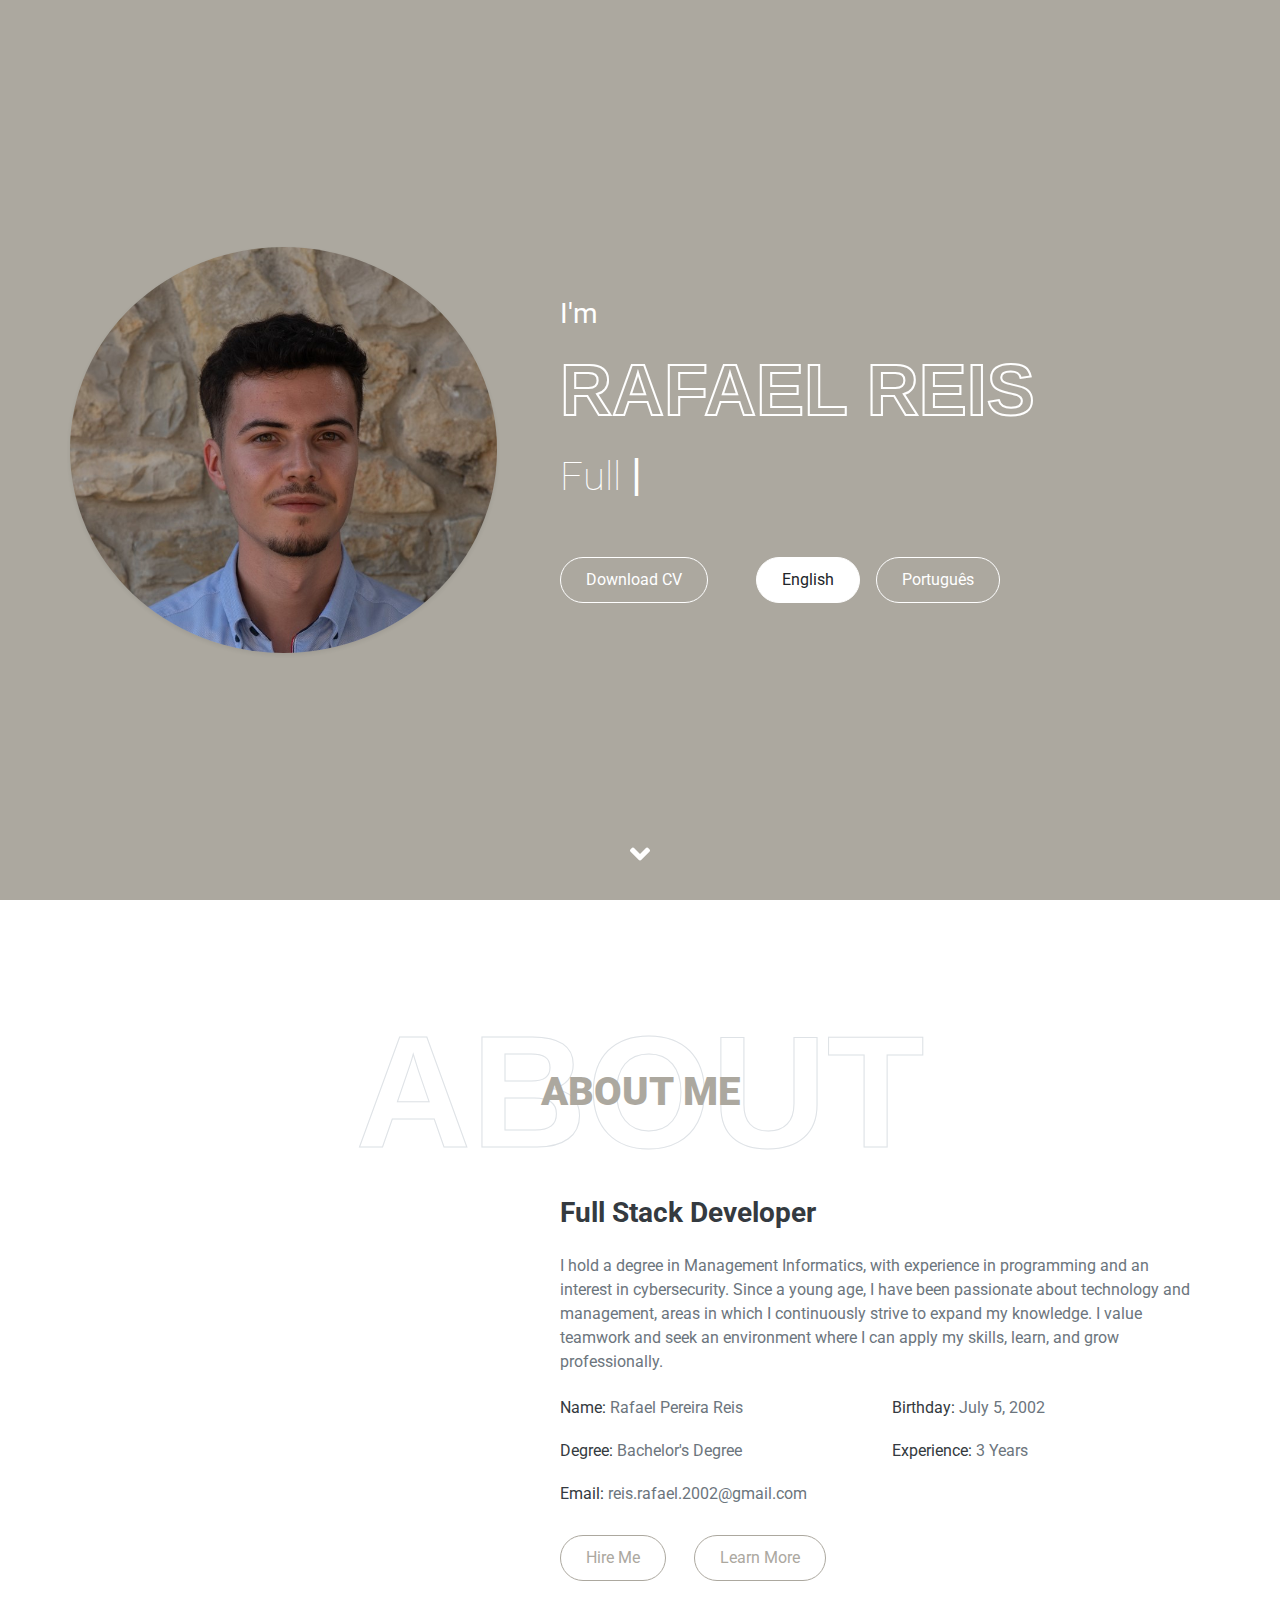
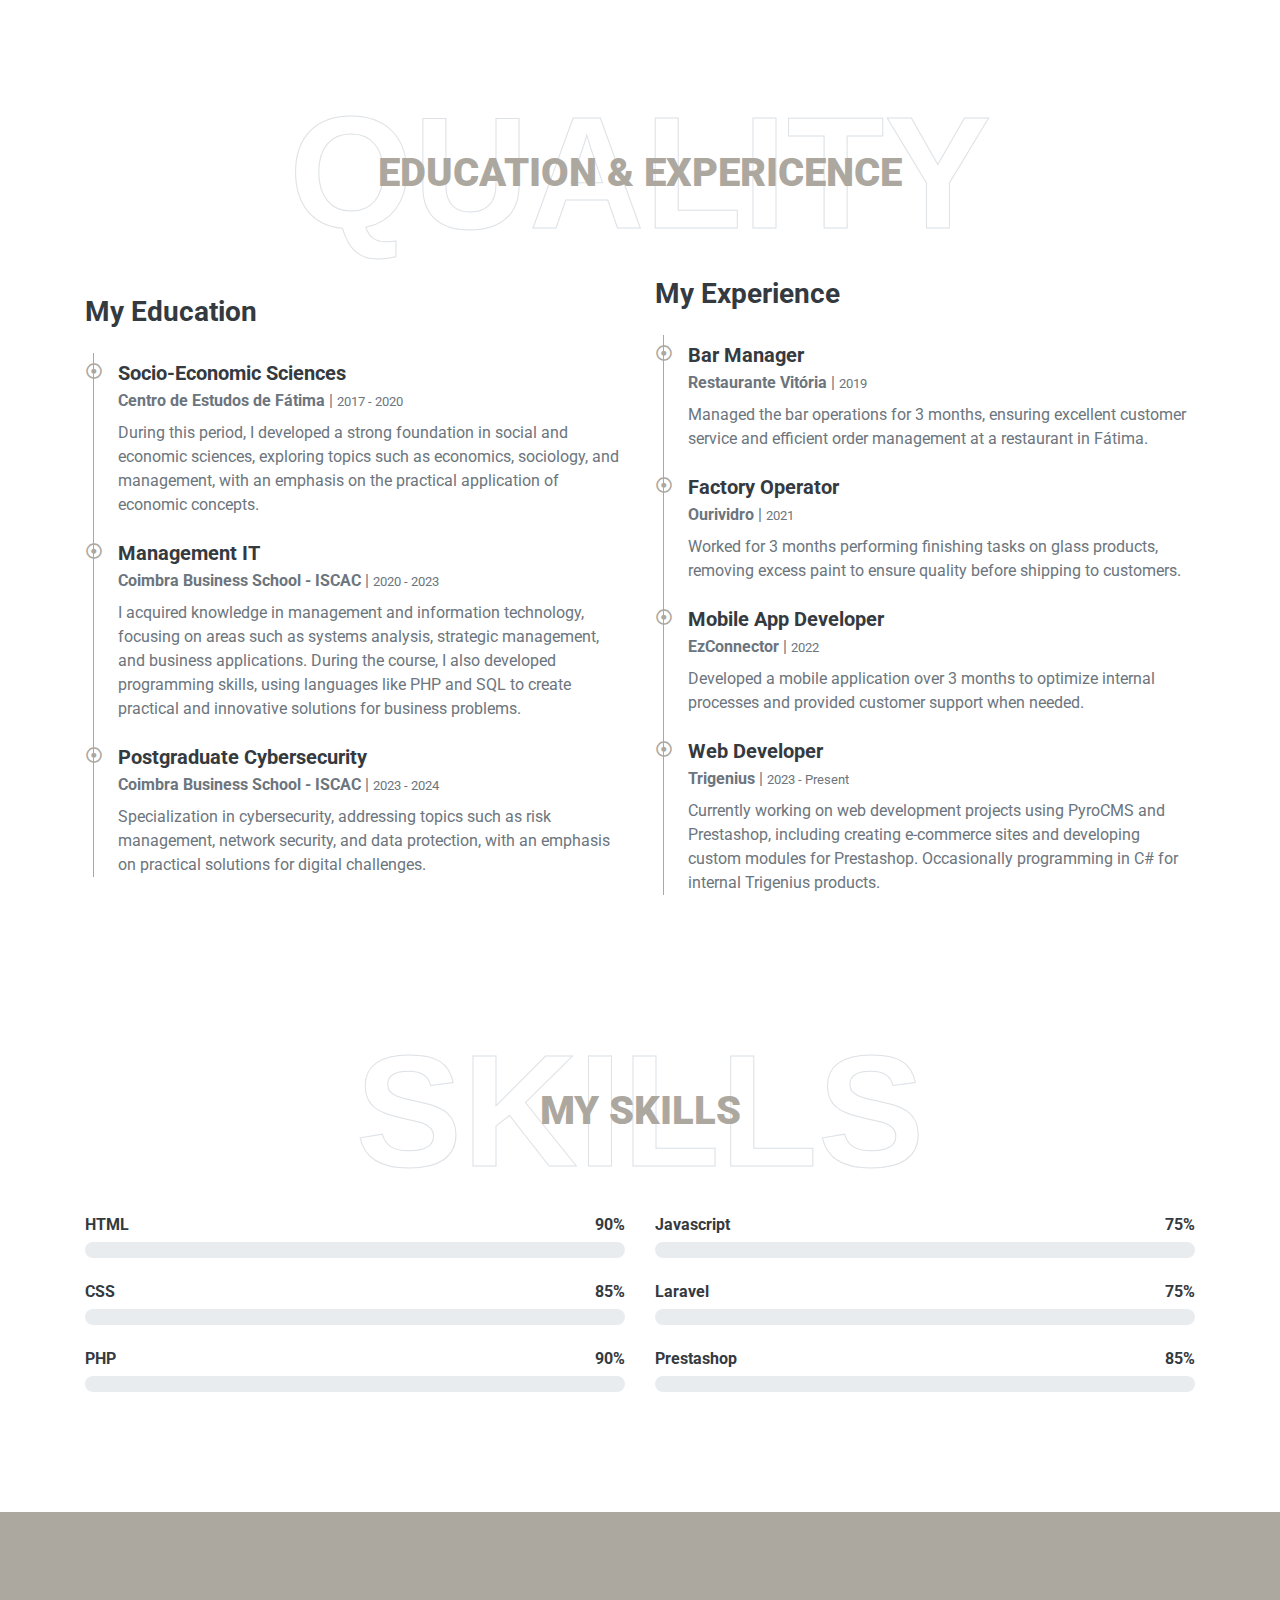
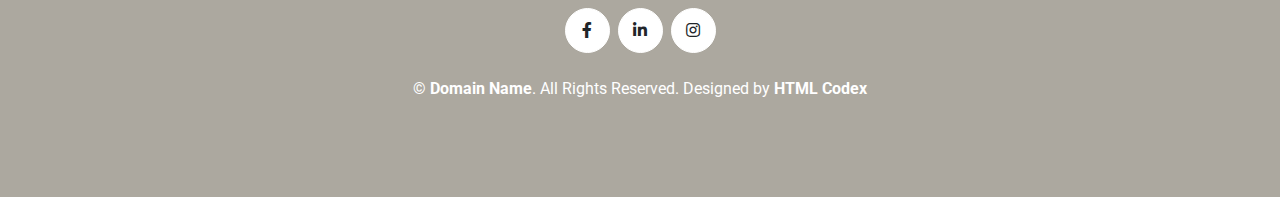
==== commit 0f53fdc7: "Update index.html" ====
--- a/index.html
+++ b/index.html
@@ -94,7 +94,7 @@
                         Full Stack Developer, Front End Developer, Back End Developer, Apps Developer
                     </div>
                     <div class="d-flex align-items-center justify-content-center justify-content-lg-start pt-5">
-                        <a href="Rafael_Reis_EN_CV.pdf" class="btn btn-outline-light mr-5" id="download-cv" target="_blank">Download CV</a>
+                        <a href="Rafael_Reis_EN_CV.pdf" class="btn btn-outline-light mr-md-5 mr-2" id="download-cv" target="_blank">Download CV</a>
                         <div class="d-flex align-items-center justify-content-center justify-content-lg-start">
                             <button class="btn btn-outline-light selected mr-3" id="btn-en">English</button>
                             <button class="btn btn-outline-light" id="btn-pt">Português</button>
@@ -895,4 +895,4 @@
     </script>
 </body>
 
-</html>+</html>
--- a/css/style.css
+++ b/css/style.css
@@ -0,0 +1,9984 @@
+/******* Bootstrap Theming ********/
+/*!
+ * Bootstrap v4.5.3 (https://getbootstrap.com/)
+ * Copyright 2011-2020 The Bootstrap Authors
+ * Copyright 2011-2020 Twitter, Inc.
+ * Licensed under MIT (https://github.com/twbs/bootstrap/blob/main/LICENSE)
+ */
+:root {
+  --blue: #007bff;
+  --indigo: #6610f2;
+  --purple: #6f42c1;
+  --pink: #e83e8c;
+  --red: #dc3545;
+  --orange: #fd7e14;
+  --yellow: #ffc107;
+  --green: #28a745;
+  --teal: #20c997;
+  --cyan: #17a2b8;
+  --white: #fff;
+  --gray: #6c757d;
+  --gray-dark: #343a40;
+  --primary: #ACA89F;
+  --secondary: #6c757d;
+  --success: #28a745;
+  --info: #17a2b8;
+  --warning: #ffc107;
+  --danger: #dc3545;
+  --light: #ffffff;
+  --dark: #343a40;
+  --breakpoint-xs: 0;
+  --breakpoint-sm: 576px;
+  --breakpoint-md: 768px;
+  --breakpoint-lg: 992px;
+  --breakpoint-xl: 1200px;
+  --font-family-sans-serif: "Roboto", sans-serif;
+  --font-family-monospace: SFMono-Regular, Menlo, Monaco, Consolas, "Liberation Mono", "Courier New", monospace;
+}
+
+*,
+*::before,
+*::after {
+  box-sizing: border-box;
+}
+
+html {
+  font-family: sans-serif;
+  line-height: 1.15;
+  -webkit-text-size-adjust: 100%;
+  -webkit-tap-highlight-color: rgba(0, 0, 0, 0);
+}
+
+article, aside, figcaption, figure, footer, header, hgroup, main, nav, section {
+  display: block;
+}
+
+body {
+  margin: 0;
+  font-family: "Roboto", sans-serif;
+  font-size: 1rem;
+  font-weight: 400;
+  line-height: 1.5;
+  color: #6c757d;
+  text-align: left;
+  background-color: #ffffff;
+}
+
+[tabindex="-1"]:focus:not(:focus-visible) {
+  outline: 0 !important;
+}
+
+hr {
+  box-sizing: content-box;
+  height: 0;
+  overflow: visible;
+}
+
+h1, h2, h3, h4, h5, h6 {
+  margin-top: 0;
+  margin-bottom: 0.5rem;
+}
+
+p {
+  margin-top: 0;
+  margin-bottom: 1rem;
+}
+
+abbr[title],
+abbr[data-original-title] {
+  text-decoration: underline;
+  text-decoration: underline dotted;
+  cursor: help;
+  border-bottom: 0;
+  text-decoration-skip-ink: none;
+}
+
+address {
+  margin-bottom: 1rem;
+  font-style: normal;
+  line-height: inherit;
+}
+
+ol,
+ul,
+dl {
+  margin-top: 0;
+  margin-bottom: 1rem;
+}
+
+ol ol,
+ul ul,
+ol ul,
+ul ol {
+  margin-bottom: 0;
+}
+
+dt {
+  font-weight: 700;
+}
+
+dd {
+  margin-bottom: .5rem;
+  margin-left: 0;
+}
+
+blockquote {
+  margin: 0 0 1rem;
+}
+
+b,
+strong {
+  font-weight: bolder;
+}
+
+small {
+  font-size: 80%;
+}
+
+sub,
+sup {
+  position: relative;
+  font-size: 75%;
+  line-height: 0;
+  vertical-align: baseline;
+}
+
+sub {
+  bottom: -.25em;
+}
+
+sup {
+  top: -.5em;
+}
+
+a {
+  color: #ACA89F;
+  text-decoration: none;
+  background-color: transparent;
+}
+
+a:hover {
+  color: #078571;
+  text-decoration: underline;
+}
+
+a:not([href]):not([class]) {
+  color: inherit;
+  text-decoration: none;
+}
+
+a:not([href]):not([class]):hover {
+  color: inherit;
+  text-decoration: none;
+}
+
+pre,
+code,
+kbd,
+samp {
+  font-family: SFMono-Regular, Menlo, Monaco, Consolas, "Liberation Mono", "Courier New", monospace;
+  font-size: 1em;
+}
+
+pre {
+  margin-top: 0;
+  margin-bottom: 1rem;
+  overflow: auto;
+  -ms-overflow-style: scrollbar;
+}
+
+figure {
+  margin: 0 0 1rem;
+}
+
+img {
+  vertical-align: middle;
+  border-style: none;
+}
+
+svg {
+  overflow: hidden;
+  vertical-align: middle;
+}
+
+table {
+  border-collapse: collapse;
+}
+
+caption {
+  padding-top: 0.75rem;
+  padding-bottom: 0.75rem;
+  color: #6c757d;
+  text-align: left;
+  caption-side: bottom;
+}
+
+th {
+  text-align: inherit;
+  text-align: -webkit-match-parent;
+}
+
+label {
+  display: inline-block;
+  margin-bottom: 0.5rem;
+}
+
+button {
+  border-radius: 0;
+}
+
+button:focus {
+  outline: 1px dotted;
+  outline: 5px auto -webkit-focus-ring-color;
+}
+
+input,
+button,
+select,
+optgroup,
+textarea {
+  margin: 0;
+  font-family: inherit;
+  font-size: inherit;
+  line-height: inherit;
+}
+
+button,
+input {
+  overflow: visible;
+}
+
+button,
+select {
+  text-transform: none;
+}
+
+[role="button"] {
+  cursor: pointer;
+}
+
+select {
+  word-wrap: normal;
+}
+
+button,
+[type="button"],
+[type="reset"],
+[type="submit"] {
+  -webkit-appearance: button;
+}
+
+button:not(:disabled),
+[type="button"]:not(:disabled),
+[type="reset"]:not(:disabled),
+[type="submit"]:not(:disabled) {
+  cursor: pointer;
+}
+
+button::-moz-focus-inner,
+[type="button"]::-moz-focus-inner,
+[type="reset"]::-moz-focus-inner,
+[type="submit"]::-moz-focus-inner {
+  padding: 0;
+  border-style: none;
+}
+
+input[type="radio"],
+input[type="checkbox"] {
+  box-sizing: border-box;
+  padding: 0;
+}
+
+textarea {
+  overflow: auto;
+  resize: vertical;
+}
+
+fieldset {
+  min-width: 0;
+  padding: 0;
+  margin: 0;
+  border: 0;
+}
+
+legend {
+  display: block;
+  width: 100%;
+  max-width: 100%;
+  padding: 0;
+  margin-bottom: .5rem;
+  font-size: 1.5rem;
+  line-height: inherit;
+  color: inherit;
+  white-space: normal;
+}
+
+@media (max-width: 1200px) {
+  legend {
+    font-size: calc(1.275rem + 0.3vw) ;
+  }
+}
+
+progress {
+  vertical-align: baseline;
+}
+
+[type="number"]::-webkit-inner-spin-button,
+[type="number"]::-webkit-outer-spin-button {
+  height: auto;
+}
+
+[type="search"] {
+  outline-offset: -2px;
+  -webkit-appearance: none;
+}
+
+[type="search"]::-webkit-search-decoration {
+  -webkit-appearance: none;
+}
+
+::-webkit-file-upload-button {
+  font: inherit;
+  -webkit-appearance: button;
+}
+
+output {
+  display: inline-block;
+}
+
+summary {
+  display: list-item;
+  cursor: pointer;
+}
+
+template {
+  display: none;
+}
+
+[hidden] {
+  display: none !important;
+}
+
+h1, h2, h3, h4, h5, h6,
+.h1, .h2, .h3, .h4, .h5, .h6 {
+  margin-bottom: 0.5rem;
+  font-weight: 500;
+  line-height: 1.2;
+  color: #343a40;
+}
+
+h1, .h1 {
+  font-size: 2.5rem;
+}
+
+@media (max-width: 1200px) {
+  h1, .h1 {
+    font-size: calc(1.375rem + 1.5vw) ;
+  }
+}
+
+h2, .h2 {
+  font-size: 2rem;
+}
+
+@media (max-width: 1200px) {
+  h2, .h2 {
+    font-size: calc(1.325rem + 0.9vw) ;
+  }
+}
+
+h3, .h3 {
+  font-size: 1.75rem;
+}
+
+@media (max-width: 1200px) {
+  h3, .h3 {
+    font-size: calc(1.3rem + 0.6vw) ;
+  }
+}
+
+h4, .h4 {
+  font-size: 1.5rem;
+}
+
+@media (max-width: 1200px) {
+  h4, .h4 {
+    font-size: calc(1.275rem + 0.3vw) ;
+  }
+}
+
+h5, .h5 {
+  font-size: 1.25rem;
+}
+
+h6, .h6 {
+  font-size: 1rem;
+}
+
+.lead {
+  font-size: 1.25rem;
+  font-weight: 300;
+}
+
+.display-1 {
+  font-size: 10rem;
+  font-weight: 300;
+  line-height: 1.2;
+}
+
+@media (max-width: 1200px) {
+  .display-1 {
+    font-size: calc(2.125rem + 10.5vw) ;
+  }
+}
+
+.display-2 {
+  font-size: 5.5rem;
+  font-weight: 300;
+  line-height: 1.2;
+}
+
+@media (max-width: 1200px) {
+  .display-2 {
+    font-size: calc(1.675rem + 5.1vw) ;
+  }
+}
+
+.display-3 {
+  font-size: 4.5rem;
+  font-weight: 300;
+  line-height: 1.2;
+}
+
+@media (max-width: 1200px) {
+  .display-3 {
+    font-size: calc(1.575rem + 3.9vw) ;
+  }
+}
+
+.display-4 {
+  font-size: 3.5rem;
+  font-weight: 300;
+  line-height: 1.2;
+}
+
+@media (max-width: 1200px) {
+  .display-4 {
+    font-size: calc(1.475rem + 2.7vw) ;
+  }
+}
+
+hr {
+  margin-top: 1rem;
+  margin-bottom: 1rem;
+  border: 0;
+  border-top: 1px solid rgba(0, 0, 0, 0.1);
+}
+
+small,
+.small {
+  font-size: 80%;
+  font-weight: 400;
+}
+
+mark,
+.mark {
+  padding: 0.2em;
+  background-color: #fcf8e3;
+}
+
+.list-unstyled {
+  padding-left: 0;
+  list-style: none;
+}
+
+.list-inline {
+  padding-left: 0;
+  list-style: none;
+}
+
+.list-inline-item {
+  display: inline-block;
+}
+
+.list-inline-item:not(:last-child) {
+  margin-right: 0.5rem;
+}
+
+.initialism {
+  font-size: 90%;
+  text-transform: uppercase;
+}
+
+.blockquote {
+  margin-bottom: 1rem;
+  font-size: 1.25rem;
+}
+
+.blockquote-footer {
+  display: block;
+  font-size: 80%;
+  color: #6c757d;
+}
+
+.blockquote-footer::before {
+  content: "\2014\00A0";
+}
+
+.img-fluid {
+  max-width: 100%;
+  height: auto;
+}
+
+.img-thumbnail {
+  padding: 0.25rem;
+  background-color: #ffffff;
+  border: 1px solid #dee2e6;
+  border-radius: 0.25rem;
+  max-width: 100%;
+  height: auto;
+}
+
+.figure {
+  display: inline-block;
+}
+
+.figure-img {
+  margin-bottom: 0.5rem;
+  line-height: 1;
+}
+
+.figure-caption {
+  font-size: 90%;
+  color: #6c757d;
+}
+
+code {
+  font-size: 87.5%;
+  color: #e83e8c;
+  word-wrap: break-word;
+}
+
+a > code {
+  color: inherit;
+}
+
+kbd {
+  padding: 0.2rem 0.4rem;
+  font-size: 87.5%;
+  color: #fff;
+  background-color: #212529;
+  border-radius: 0.2rem;
+}
+
+kbd kbd {
+  padding: 0;
+  font-size: 100%;
+  font-weight: 700;
+}
+
+pre {
+  display: block;
+  font-size: 87.5%;
+  color: #212529;
+}
+
+pre code {
+  font-size: inherit;
+  color: inherit;
+  word-break: normal;
+}
+
+.pre-scrollable {
+  max-height: 340px;
+  overflow-y: scroll;
+}
+
+.container,
+.container-fluid,
+.container-sm,
+.container-md,
+.container-lg,
+.container-xl {
+  width: 100%;
+  padding-right: 15px;
+  padding-left: 15px;
+  margin-right: auto;
+  margin-left: auto;
+}
+
+@media (min-width: 576px) {
+  .container, .container-sm {
+    max-width: 540px;
+  }
+}
+
+@media (min-width: 768px) {
+  .container, .container-sm, .container-md {
+    max-width: 720px;
+  }
+}
+
+@media (min-width: 992px) {
+  .container, .container-sm, .container-md, .container-lg {
+    max-width: 960px;
+  }
+}
+
+@media (min-width: 1200px) {
+  .container, .container-sm, .container-md, .container-lg, .container-xl {
+    max-width: 1140px;
+  }
+}
+
+.row {
+  display: flex;
+  flex-wrap: wrap;
+  margin-right: -15px;
+  margin-left: -15px;
+}
+
+.no-gutters {
+  margin-right: 0;
+  margin-left: 0;
+}
+
+.no-gutters > .col,
+.no-gutters > [class*="col-"] {
+  padding-right: 0;
+  padding-left: 0;
+}
+
+.col-1, .col-2, .col-3, .col-4, .col-5, .col-6, .col-7, .col-8, .col-9, .col-10, .col-11, .col-12, .col,
+.col-auto, .col-sm-1, .col-sm-2, .col-sm-3, .col-sm-4, .col-sm-5, .col-sm-6, .col-sm-7, .col-sm-8, .col-sm-9, .col-sm-10, .col-sm-11, .col-sm-12, .col-sm,
+.col-sm-auto, .col-md-1, .col-md-2, .col-md-3, .col-md-4, .col-md-5, .col-md-6, .col-md-7, .col-md-8, .col-md-9, .col-md-10, .col-md-11, .col-md-12, .col-md,
+.col-md-auto, .col-lg-1, .col-lg-2, .col-lg-3, .col-lg-4, .col-lg-5, .col-lg-6, .col-lg-7, .col-lg-8, .col-lg-9, .col-lg-10, .col-lg-11, .col-lg-12, .col-lg,
+.col-lg-auto, .col-xl-1, .col-xl-2, .col-xl-3, .col-xl-4, .col-xl-5, .col-xl-6, .col-xl-7, .col-xl-8, .col-xl-9, .col-xl-10, .col-xl-11, .col-xl-12, .col-xl,
+.col-xl-auto {
+  position: relative;
+  width: 100%;
+  padding-right: 15px;
+  padding-left: 15px;
+}
+
+.col {
+  flex-basis: 0;
+  flex-grow: 1;
+  max-width: 100%;
+}
+
+.row-cols-1 > * {
+  flex: 0 0 100%;
+  max-width: 100%;
+}
+
+.row-cols-2 > * {
+  flex: 0 0 50%;
+  max-width: 50%;
+}
+
+.row-cols-3 > * {
+  flex: 0 0 33.33333%;
+  max-width: 33.33333%;
+}
+
+.row-cols-4 > * {
+  flex: 0 0 25%;
+  max-width: 25%;
+}
+
+.row-cols-5 > * {
+  flex: 0 0 20%;
+  max-width: 20%;
+}
+
+.row-cols-6 > * {
+  flex: 0 0 16.66667%;
+  max-width: 16.66667%;
+}
+
+.col-auto {
+  flex: 0 0 auto;
+  width: auto;
+  max-width: 100%;
+}
+
+.col-1 {
+  flex: 0 0 8.33333%;
+  max-width: 8.33333%;
+}
+
+.col-2 {
+  flex: 0 0 16.66667%;
+  max-width: 16.66667%;
+}
+
+.col-3 {
+  flex: 0 0 25%;
+  max-width: 25%;
+}
+
+.col-4 {
+  flex: 0 0 33.33333%;
+  max-width: 33.33333%;
+}
+
+.col-5 {
+  flex: 0 0 41.66667%;
+  max-width: 41.66667%;
+}
+
+.col-6 {
+  flex: 0 0 50%;
+  max-width: 50%;
+}
+
+.col-7 {
+  flex: 0 0 58.33333%;
+  max-width: 58.33333%;
+}
+
+.col-8 {
+  flex: 0 0 66.66667%;
+  max-width: 66.66667%;
+}
+
+.col-9 {
+  flex: 0 0 75%;
+  max-width: 75%;
+}
+
+.col-10 {
+  flex: 0 0 83.33333%;
+  max-width: 83.33333%;
+}
+
+.col-11 {
+  flex: 0 0 91.66667%;
+  max-width: 91.66667%;
+}
+
+.col-12 {
+  flex: 0 0 100%;
+  max-width: 100%;
+}
+
+.order-first {
+  order: -1;
+}
+
+.order-last {
+  order: 13;
+}
+
+.order-0 {
+  order: 0;
+}
+
+.order-1 {
+  order: 1;
+}
+
+.order-2 {
+  order: 2;
+}
+
+.order-3 {
+  order: 3;
+}
+
+.order-4 {
+  order: 4;
+}
+
+.order-5 {
+  order: 5;
+}
+
+.order-6 {
+  order: 6;
+}
+
+.order-7 {
+  order: 7;
+}
+
+.order-8 {
+  order: 8;
+}
+
+.order-9 {
+  order: 9;
+}
+
+.order-10 {
+  order: 10;
+}
+
+.order-11 {
+  order: 11;
+}
+
+.order-12 {
+  order: 12;
+}
+
+.offset-1 {
+  margin-left: 8.33333%;
+}
+
+.offset-2 {
+  margin-left: 16.66667%;
+}
+
+.offset-3 {
+  margin-left: 25%;
+}
+
+.offset-4 {
+  margin-left: 33.33333%;
+}
+
+.offset-5 {
+  margin-left: 41.66667%;
+}
+
+.offset-6 {
+  margin-left: 50%;
+}
+
+.offset-7 {
+  margin-left: 58.33333%;
+}
+
+.offset-8 {
+  margin-left: 66.66667%;
+}
+
+.offset-9 {
+  margin-left: 75%;
+}
+
+.offset-10 {
+  margin-left: 83.33333%;
+}
+
+.offset-11 {
+  margin-left: 91.66667%;
+}
+
+@media (min-width: 576px) {
+  .col-sm {
+    flex-basis: 0;
+    flex-grow: 1;
+    max-width: 100%;
+  }
+  .row-cols-sm-1 > * {
+    flex: 0 0 100%;
+    max-width: 100%;
+  }
+  .row-cols-sm-2 > * {
+    flex: 0 0 50%;
+    max-width: 50%;
+  }
+  .row-cols-sm-3 > * {
+    flex: 0 0 33.33333%;
+    max-width: 33.33333%;
+  }
+  .row-cols-sm-4 > * {
+    flex: 0 0 25%;
+    max-width: 25%;
+  }
+  .row-cols-sm-5 > * {
+    flex: 0 0 20%;
+    max-width: 20%;
+  }
+  .row-cols-sm-6 > * {
+    flex: 0 0 16.66667%;
+    max-width: 16.66667%;
+  }
+  .col-sm-auto {
+    flex: 0 0 auto;
+    width: auto;
+    max-width: 100%;
+  }
+  .col-sm-1 {
+    flex: 0 0 8.33333%;
+    max-width: 8.33333%;
+  }
+  .col-sm-2 {
+    flex: 0 0 16.66667%;
+    max-width: 16.66667%;
+  }
+  .col-sm-3 {
+    flex: 0 0 25%;
+    max-width: 25%;
+  }
+  .col-sm-4 {
+    flex: 0 0 33.33333%;
+    max-width: 33.33333%;
+  }
+  .col-sm-5 {
+    flex: 0 0 41.66667%;
+    max-width: 41.66667%;
+  }
+  .col-sm-6 {
+    flex: 0 0 50%;
+    max-width: 50%;
+  }
+  .col-sm-7 {
+    flex: 0 0 58.33333%;
+    max-width: 58.33333%;
+  }
+  .col-sm-8 {
+    flex: 0 0 66.66667%;
+    max-width: 66.66667%;
+  }
+  .col-sm-9 {
+    flex: 0 0 75%;
+    max-width: 75%;
+  }
+  .col-sm-10 {
+    flex: 0 0 83.33333%;
+    max-width: 83.33333%;
+  }
+  .col-sm-11 {
+    flex: 0 0 91.66667%;
+    max-width: 91.66667%;
+  }
+  .col-sm-12 {
+    flex: 0 0 100%;
+    max-width: 100%;
+  }
+  .order-sm-first {
+    order: -1;
+  }
+  .order-sm-last {
+    order: 13;
+  }
+  .order-sm-0 {
+    order: 0;
+  }
+  .order-sm-1 {
+    order: 1;
+  }
+  .order-sm-2 {
+    order: 2;
+  }
+  .order-sm-3 {
+    order: 3;
+  }
+  .order-sm-4 {
+    order: 4;
+  }
+  .order-sm-5 {
+    order: 5;
+  }
+  .order-sm-6 {
+    order: 6;
+  }
+  .order-sm-7 {
+    order: 7;
+  }
+  .order-sm-8 {
+    order: 8;
+  }
+  .order-sm-9 {
+    order: 9;
+  }
+  .order-sm-10 {
+    order: 10;
+  }
+  .order-sm-11 {
+    order: 11;
+  }
+  .order-sm-12 {
+    order: 12;
+  }
+  .offset-sm-0 {
+    margin-left: 0;
+  }
+  .offset-sm-1 {
+    margin-left: 8.33333%;
+  }
+  .offset-sm-2 {
+    margin-left: 16.66667%;
+  }
+  .offset-sm-3 {
+    margin-left: 25%;
+  }
+  .offset-sm-4 {
+    margin-left: 33.33333%;
+  }
+  .offset-sm-5 {
+    margin-left: 41.66667%;
+  }
+  .offset-sm-6 {
+    margin-left: 50%;
+  }
+  .offset-sm-7 {
+    margin-left: 58.33333%;
+  }
+  .offset-sm-8 {
+    margin-left: 66.66667%;
+  }
+  .offset-sm-9 {
+    margin-left: 75%;
+  }
+  .offset-sm-10 {
+    margin-left: 83.33333%;
+  }
+  .offset-sm-11 {
+    margin-left: 91.66667%;
+  }
+}
+
+@media (min-width: 768px) {
+  .col-md {
+    flex-basis: 0;
+    flex-grow: 1;
+    max-width: 100%;
+  }
+  .row-cols-md-1 > * {
+    flex: 0 0 100%;
+    max-width: 100%;
+  }
+  .row-cols-md-2 > * {
+    flex: 0 0 50%;
+    max-width: 50%;
+  }
+  .row-cols-md-3 > * {
+    flex: 0 0 33.33333%;
+    max-width: 33.33333%;
+  }
+  .row-cols-md-4 > * {
+    flex: 0 0 25%;
+    max-width: 25%;
+  }
+  .row-cols-md-5 > * {
+    flex: 0 0 20%;
+    max-width: 20%;
+  }
+  .row-cols-md-6 > * {
+    flex: 0 0 16.66667%;
+    max-width: 16.66667%;
+  }
+  .col-md-auto {
+    flex: 0 0 auto;
+    width: auto;
+    max-width: 100%;
+  }
+  .col-md-1 {
+    flex: 0 0 8.33333%;
+    max-width: 8.33333%;
+  }
+  .col-md-2 {
+    flex: 0 0 16.66667%;
+    max-width: 16.66667%;
+  }
+  .col-md-3 {
+    flex: 0 0 25%;
+    max-width: 25%;
+  }
+  .col-md-4 {
+    flex: 0 0 33.33333%;
+    max-width: 33.33333%;
+  }
+  .col-md-5 {
+    flex: 0 0 41.66667%;
+    max-width: 41.66667%;
+  }
+  .col-md-6 {
+    flex: 0 0 50%;
+    max-width: 50%;
+  }
+  .col-md-7 {
+    flex: 0 0 58.33333%;
+    max-width: 58.33333%;
+  }
+  .col-md-8 {
+    flex: 0 0 66.66667%;
+    max-width: 66.66667%;
+  }
+  .col-md-9 {
+    flex: 0 0 75%;
+    max-width: 75%;
+  }
+  .col-md-10 {
+    flex: 0 0 83.33333%;
+    max-width: 83.33333%;
+  }
+  .col-md-11 {
+    flex: 0 0 91.66667%;
+    max-width: 91.66667%;
+  }
+  .col-md-12 {
+    flex: 0 0 100%;
+    max-width: 100%;
+  }
+  .order-md-first {
+    order: -1;
+  }
+  .order-md-last {
+    order: 13;
+  }
+  .order-md-0 {
+    order: 0;
+  }
+  .order-md-1 {
+    order: 1;
+  }
+  .order-md-2 {
+    order: 2;
+  }
+  .order-md-3 {
+    order: 3;
+  }
+  .order-md-4 {
+    order: 4;
+  }
+  .order-md-5 {
+    order: 5;
+  }
+  .order-md-6 {
+    order: 6;
+  }
+  .order-md-7 {
+    order: 7;
+  }
+  .order-md-8 {
+    order: 8;
+  }
+  .order-md-9 {
+    order: 9;
+  }
+  .order-md-10 {
+    order: 10;
+  }
+  .order-md-11 {
+    order: 11;
+  }
+  .order-md-12 {
+    order: 12;
+  }
+  .offset-md-0 {
+    margin-left: 0;
+  }
+  .offset-md-1 {
+    margin-left: 8.33333%;
+  }
+  .offset-md-2 {
+    margin-left: 16.66667%;
+  }
+  .offset-md-3 {
+    margin-left: 25%;
+  }
+  .offset-md-4 {
+    margin-left: 33.33333%;
+  }
+  .offset-md-5 {
+    margin-left: 41.66667%;
+  }
+  .offset-md-6 {
+    margin-left: 50%;
+  }
+  .offset-md-7 {
+    margin-left: 58.33333%;
+  }
+  .offset-md-8 {
+    margin-left: 66.66667%;
+  }
+  .offset-md-9 {
+    margin-left: 75%;
+  }
+  .offset-md-10 {
+    margin-left: 83.33333%;
+  }
+  .offset-md-11 {
+    margin-left: 91.66667%;
+  }
+}
+
+@media (min-width: 992px) {
+  .col-lg {
+    flex-basis: 0;
+    flex-grow: 1;
+    max-width: 100%;
+  }
+  .row-cols-lg-1 > * {
+    flex: 0 0 100%;
+    max-width: 100%;
+  }
+  .row-cols-lg-2 > * {
+    flex: 0 0 50%;
+    max-width: 50%;
+  }
+  .row-cols-lg-3 > * {
+    flex: 0 0 33.33333%;
+    max-width: 33.33333%;
+  }
+  .row-cols-lg-4 > * {
+    flex: 0 0 25%;
+    max-width: 25%;
+  }
+  .row-cols-lg-5 > * {
+    flex: 0 0 20%;
+    max-width: 20%;
+  }
+  .row-cols-lg-6 > * {
+    flex: 0 0 16.66667%;
+    max-width: 16.66667%;
+  }
+  .col-lg-auto {
+    flex: 0 0 auto;
+    width: auto;
+    max-width: 100%;
+  }
+  .col-lg-1 {
+    flex: 0 0 8.33333%;
+    max-width: 8.33333%;
+  }
+  .col-lg-2 {
+    flex: 0 0 16.66667%;
+    max-width: 16.66667%;
+  }
+  .col-lg-3 {
+    flex: 0 0 25%;
+    max-width: 25%;
+  }
+  .col-lg-4 {
+    flex: 0 0 33.33333%;
+    max-width: 33.33333%;
+  }
+  .col-lg-5 {
+    flex: 0 0 41.66667%;
+    max-width: 41.66667%;
+  }
+  .col-lg-6 {
+    flex: 0 0 50%;
+    max-width: 50%;
+  }
+  .col-lg-7 {
+    flex: 0 0 58.33333%;
+    max-width: 58.33333%;
+  }
+  .col-lg-8 {
+    flex: 0 0 66.66667%;
+    max-width: 66.66667%;
+  }
+  .col-lg-9 {
+    flex: 0 0 75%;
+    max-width: 75%;
+  }
+  .col-lg-10 {
+    flex: 0 0 83.33333%;
+    max-width: 83.33333%;
+  }
+  .col-lg-11 {
+    flex: 0 0 91.66667%;
+    max-width: 91.66667%;
+  }
+  .col-lg-12 {
+    flex: 0 0 100%;
+    max-width: 100%;
+  }
+  .order-lg-first {
+    order: -1;
+  }
+  .order-lg-last {
+    order: 13;
+  }
+  .order-lg-0 {
+    order: 0;
+  }
+  .order-lg-1 {
+    order: 1;
+  }
+  .order-lg-2 {
+    order: 2;
+  }
+  .order-lg-3 {
+    order: 3;
+  }
+  .order-lg-4 {
+    order: 4;
+  }
+  .order-lg-5 {
+    order: 5;
+  }
+  .order-lg-6 {
+    order: 6;
+  }
+  .order-lg-7 {
+    order: 7;
+  }
+  .order-lg-8 {
+    order: 8;
+  }
+  .order-lg-9 {
+    order: 9;
+  }
+  .order-lg-10 {
+    order: 10;
+  }
+  .order-lg-11 {
+    order: 11;
+  }
+  .order-lg-12 {
+    order: 12;
+  }
+  .offset-lg-0 {
+    margin-left: 0;
+  }
+  .offset-lg-1 {
+    margin-left: 8.33333%;
+  }
+  .offset-lg-2 {
+    margin-left: 16.66667%;
+  }
+  .offset-lg-3 {
+    margin-left: 25%;
+  }
+  .offset-lg-4 {
+    margin-left: 33.33333%;
+  }
+  .offset-lg-5 {
+    margin-left: 41.66667%;
+  }
+  .offset-lg-6 {
+    margin-left: 50%;
+  }
+  .offset-lg-7 {
+    margin-left: 58.33333%;
+  }
+  .offset-lg-8 {
+    margin-left: 66.66667%;
+  }
+  .offset-lg-9 {
+    margin-left: 75%;
+  }
+  .offset-lg-10 {
+    margin-left: 83.33333%;
+  }
+  .offset-lg-11 {
+    margin-left: 91.66667%;
+  }
+}
+
+@media (min-width: 1200px) {
+  .col-xl {
+    flex-basis: 0;
+    flex-grow: 1;
+    max-width: 100%;
+  }
+  .row-cols-xl-1 > * {
+    flex: 0 0 100%;
+    max-width: 100%;
+  }
+  .row-cols-xl-2 > * {
+    flex: 0 0 50%;
+    max-width: 50%;
+  }
+  .row-cols-xl-3 > * {
+    flex: 0 0 33.33333%;
+    max-width: 33.33333%;
+  }
+  .row-cols-xl-4 > * {
+    flex: 0 0 25%;
+    max-width: 25%;
+  }
+  .row-cols-xl-5 > * {
+    flex: 0 0 20%;
+    max-width: 20%;
+  }
+  .row-cols-xl-6 > * {
+    flex: 0 0 16.66667%;
+    max-width: 16.66667%;
+  }
+  .col-xl-auto {
+    flex: 0 0 auto;
+    width: auto;
+    max-width: 100%;
+  }
+  .col-xl-1 {
+    flex: 0 0 8.33333%;
+    max-width: 8.33333%;
+  }
+  .col-xl-2 {
+    flex: 0 0 16.66667%;
+    max-width: 16.66667%;
+  }
+  .col-xl-3 {
+    flex: 0 0 25%;
+    max-width: 25%;
+  }
+  .col-xl-4 {
+    flex: 0 0 33.33333%;
+    max-width: 33.33333%;
+  }
+  .col-xl-5 {
+    flex: 0 0 41.66667%;
+    max-width: 41.66667%;
+  }
+  .col-xl-6 {
+    flex: 0 0 50%;
+    max-width: 50%;
+  }
+  .col-xl-7 {
+    flex: 0 0 58.33333%;
+    max-width: 58.33333%;
+  }
+  .col-xl-8 {
+    flex: 0 0 66.66667%;
+    max-width: 66.66667%;
+  }
+  .col-xl-9 {
+    flex: 0 0 75%;
+    max-width: 75%;
+  }
+  .col-xl-10 {
+    flex: 0 0 83.33333%;
+    max-width: 83.33333%;
+  }
+  .col-xl-11 {
+    flex: 0 0 91.66667%;
+    max-width: 91.66667%;
+  }
+  .col-xl-12 {
+    flex: 0 0 100%;
+    max-width: 100%;
+  }
+  .order-xl-first {
+    order: -1;
+  }
+  .order-xl-last {
+    order: 13;
+  }
+  .order-xl-0 {
+    order: 0;
+  }
+  .order-xl-1 {
+    order: 1;
+  }
+  .order-xl-2 {
+    order: 2;
+  }
+  .order-xl-3 {
+    order: 3;
+  }
+  .order-xl-4 {
+    order: 4;
+  }
+  .order-xl-5 {
+    order: 5;
+  }
+  .order-xl-6 {
+    order: 6;
+  }
+  .order-xl-7 {
+    order: 7;
+  }
+  .order-xl-8 {
+    order: 8;
+  }
+  .order-xl-9 {
+    order: 9;
+  }
+  .order-xl-10 {
+    order: 10;
+  }
+  .order-xl-11 {
+    order: 11;
+  }
+  .order-xl-12 {
+    order: 12;
+  }
+  .offset-xl-0 {
+    margin-left: 0;
+  }
+  .offset-xl-1 {
+    margin-left: 8.33333%;
+  }
+  .offset-xl-2 {
+    margin-left: 16.66667%;
+  }
+  .offset-xl-3 {
+    margin-left: 25%;
+  }
+  .offset-xl-4 {
+    margin-left: 33.33333%;
+  }
+  .offset-xl-5 {
+    margin-left: 41.66667%;
+  }
+  .offset-xl-6 {
+    margin-left: 50%;
+  }
+  .offset-xl-7 {
+    margin-left: 58.33333%;
+  }
+  .offset-xl-8 {
+    margin-left: 66.66667%;
+  }
+  .offset-xl-9 {
+    margin-left: 75%;
+  }
+  .offset-xl-10 {
+    margin-left: 83.33333%;
+  }
+  .offset-xl-11 {
+    margin-left: 91.66667%;
+  }
+}
+
+.table {
+  width: 100%;
+  margin-bottom: 1rem;
+  color: #6c757d;
+}
+
+.table th,
+.table td {
+  padding: 0.75rem;
+  vertical-align: top;
+  border-top: 1px solid #dee2e6;
+}
+
+.table thead th {
+  vertical-align: bottom;
+  border-bottom: 2px solid #dee2e6;
+}
+
+.table tbody + tbody {
+  border-top: 2px solid #dee2e6;
+}
+
+.table-sm th,
+.table-sm td {
+  padding: 0.3rem;
+}
+
+.table-bordered {
+  border: 1px solid #dee2e6;
+}
+
+.table-bordered th,
+.table-bordered td {
+  border: 1px solid #dee2e6;
+}
+
+.table-bordered thead th,
+.table-bordered thead td {
+  border-bottom-width: 2px;
+}
+
+.table-borderless th,
+.table-borderless td,
+.table-borderless thead th,
+.table-borderless tbody + tbody {
+  border: 0;
+}
+
+.table-striped tbody tr:nth-of-type(odd) {
+  background-color: rgba(0, 0, 0, 0.05);
+}
+
+.table-hover tbody tr:hover {
+  color: #6c757d;
+  background-color: rgba(0, 0, 0, 0.075);
+}
+
+.table-primary,
+.table-primary > th,
+.table-primary > td {
+  background-color: #bbf1e9;
+}
+
+.table-primary th,
+.table-primary td,
+.table-primary thead th,
+.table-primary tbody + tbody {
+  border-color: #80e6d5;
+}
+
+.table-hover .table-primary:hover {
+  background-color: #a6ede2;
+}
+
+.table-hover .table-primary:hover > td,
+.table-hover .table-primary:hover > th {
+  background-color: #a6ede2;
+}
+
+.table-secondary,
+.table-secondary > th,
+.table-secondary > td {
+  background-color: #d6d8db;
+}
+
+.table-secondary th,
+.table-secondary td,
+.table-secondary thead th,
+.table-secondary tbody + tbody {
+  border-color: #b3b7bb;
+}
+
+.table-hover .table-secondary:hover {
+  background-color: #c8cbcf;
+}
+
+.table-hover .table-secondary:hover > td,
+.table-hover .table-secondary:hover > th {
+  background-color: #c8cbcf;
+}
+
+.table-success,
+.table-success > th,
+.table-success > td {
+  background-color: #c3e6cb;
+}
+
+.table-success th,
+.table-success td,
+.table-success thead th,
+.table-success tbody + tbody {
+  border-color: #8fd19e;
+}
+
+.table-hover .table-success:hover {
+  background-color: #b1dfbb;
+}
+
+.table-hover .table-success:hover > td,
+.table-hover .table-success:hover > th {
+  background-color: #b1dfbb;
+}
+
+.table-info,
+.table-info > th,
+.table-info > td {
+  background-color: #bee5eb;
+}
+
+.table-info th,
+.table-info td,
+.table-info thead th,
+.table-info tbody + tbody {
+  border-color: #86cfda;
+}
+
+.table-hover .table-info:hover {
+  background-color: #abdde5;
+}
+
+.table-hover .table-info:hover > td,
+.table-hover .table-info:hover > th {
+  background-color: #abdde5;
+}
+
+.table-warning,
+.table-warning > th,
+.table-warning > td {
+  background-color: #ffeeba;
+}
+
+.table-warning th,
+.table-warning td,
+.table-warning thead th,
+.table-warning tbody + tbody {
+  border-color: #ffdf7e;
+}
+
+.table-hover .table-warning:hover {
+  background-color: #ffe8a1;
+}
+
+.table-hover .table-warning:hover > td,
+.table-hover .table-warning:hover > th {
+  background-color: #ffe8a1;
+}
+
+.table-danger,
+.table-danger > th,
+.table-danger > td {
+  background-color: #f5c6cb;
+}
+
+.table-danger th,
+.table-danger td,
+.table-danger thead th,
+.table-danger tbody + tbody {
+  border-color: #ed969e;
+}
+
+.table-hover .table-danger:hover {
+  background-color: #f1b0b7;
+}
+
+.table-hover .table-danger:hover > td,
+.table-hover .table-danger:hover > th {
+  background-color: #f1b0b7;
+}
+
+.table-light,
+.table-light > th,
+.table-light > td {
+  background-color: white;
+}
+
+.table-light th,
+.table-light td,
+.table-light thead th,
+.table-light tbody + tbody {
+  border-color: white;
+}
+
+.table-hover .table-light:hover {
+  background-color: #f2f2f2;
+}
+
+.table-hover .table-light:hover > td,
+.table-hover .table-light:hover > th {
+  background-color: #f2f2f2;
+}
+
+.table-dark,
+.table-dark > th,
+.table-dark > td {
+  background-color: #c6c8ca;
+}
+
+.table-dark th,
+.table-dark td,
+.table-dark thead th,
+.table-dark tbody + tbody {
+  border-color: #95999c;
+}
+
+.table-hover .table-dark:hover {
+  background-color: #b9bbbe;
+}
+
+.table-hover .table-dark:hover > td,
+.table-hover .table-dark:hover > th {
+  background-color: #b9bbbe;
+}
+
+.table-active,
+.table-active > th,
+.table-active > td {
+  background-color: rgba(0, 0, 0, 0.075);
+}
+
+.table-hover .table-active:hover {
+  background-color: rgba(0, 0, 0, 0.075);
+}
+
+.table-hover .table-active:hover > td,
+.table-hover .table-active:hover > th {
+  background-color: rgba(0, 0, 0, 0.075);
+}
+
+.table .thead-dark th {
+  color: #fff;
+  background-color: #343a40;
+  border-color: #454d55;
+}
+
+.table .thead-light th {
+  color: #495057;
+  background-color: #e9ecef;
+  border-color: #dee2e6;
+}
+
+.table-dark {
+  color: #fff;
+  background-color: #343a40;
+}
+
+.table-dark th,
+.table-dark td,
+.table-dark thead th {
+  border-color: #454d55;
+}
+
+.table-dark.table-bordered {
+  border: 0;
+}
+
+.table-dark.table-striped tbody tr:nth-of-type(odd) {
+  background-color: rgba(255, 255, 255, 0.05);
+}
+
+.table-dark.table-hover tbody tr:hover {
+  color: #fff;
+  background-color: rgba(255, 255, 255, 0.075);
+}
+
+@media (max-width: 575.98px) {
+  .table-responsive-sm {
+    display: block;
+    width: 100%;
+    overflow-x: auto;
+    -webkit-overflow-scrolling: touch;
+  }
+  .table-responsive-sm > .table-bordered {
+    border: 0;
+  }
+}
+
+@media (max-width: 767.98px) {
+  .table-responsive-md {
+    display: block;
+    width: 100%;
+    overflow-x: auto;
+    -webkit-overflow-scrolling: touch;
+  }
+  .table-responsive-md > .table-bordered {
+    border: 0;
+  }
+}
+
+@media (max-width: 991.98px) {
+  .table-responsive-lg {
+    display: block;
+    width: 100%;
+    overflow-x: auto;
+    -webkit-overflow-scrolling: touch;
+  }
+  .table-responsive-lg > .table-bordered {
+    border: 0;
+  }
+}
+
+@media (max-width: 1199.98px) {
+  .table-responsive-xl {
+    display: block;
+    width: 100%;
+    overflow-x: auto;
+    -webkit-overflow-scrolling: touch;
+  }
+  .table-responsive-xl > .table-bordered {
+    border: 0;
+  }
+}
+
+.table-responsive {
+  display: block;
+  width: 100%;
+  overflow-x: auto;
+  -webkit-overflow-scrolling: touch;
+}
+
+.table-responsive > .table-bordered {
+  border: 0;
+}
+
+.form-control {
+  display: block;
+  width: 100%;
+  height: calc(1.5em + 0.75rem + 2px);
+  padding: 0.375rem 0.75rem;
+  font-size: 1rem;
+  font-weight: 400;
+  line-height: 1.5;
+  color: #495057;
+  background-color: #fff;
+  background-clip: padding-box;
+  border: 1px solid #ced4da;
+  border-radius: 0.25rem;
+  transition: border-color 0.15s ease-in-out, box-shadow 0.15s ease-in-out;
+}
+
+@media (prefers-reduced-motion: reduce) {
+  .form-control {
+    transition: none;
+  }
+}
+
+.form-control::-ms-expand {
+  background-color: transparent;
+  border: 0;
+}
+
+.form-control:-moz-focusring {
+  color: transparent;
+  text-shadow: 0 0 0 #495057;
+}
+
+.form-control:focus {
+  color: #495057;
+  background-color: #fff;
+  border-color: #62f7df;
+  outline: 0;
+  box-shadow: 0 0 0 0.2rem rgba(11, 206, 175, 0.25);
+}
+
+.form-control::placeholder {
+  color: #6c757d;
+  opacity: 1;
+}
+
+.form-control:disabled, .form-control[readonly] {
+  background-color: #e9ecef;
+  opacity: 1;
+}
+
+input[type="date"].form-control,
+input[type="time"].form-control,
+input[type="datetime-local"].form-control,
+input[type="month"].form-control {
+  appearance: none;
+}
+
+select.form-control:focus::-ms-value {
+  color: #495057;
+  background-color: #fff;
+}
+
+.form-control-file,
+.form-control-range {
+  display: block;
+  width: 100%;
+}
+
+.col-form-label {
+  padding-top: calc(0.375rem + 1px);
+  padding-bottom: calc(0.375rem + 1px);
+  margin-bottom: 0;
+  font-size: inherit;
+  line-height: 1.5;
+}
+
+.col-form-label-lg {
+  padding-top: calc(0.5rem + 1px);
+  padding-bottom: calc(0.5rem + 1px);
+  font-size: 1.25rem;
+  line-height: 1.5;
+}
+
+.col-form-label-sm {
+  padding-top: calc(0.25rem + 1px);
+  padding-bottom: calc(0.25rem + 1px);
+  font-size: 0.875rem;
+  line-height: 1.5;
+}
+
+.form-control-plaintext {
+  display: block;
+  width: 100%;
+  padding: 0.375rem 0;
+  margin-bottom: 0;
+  font-size: 1rem;
+  line-height: 1.5;
+  color: #6c757d;
+  background-color: transparent;
+  border: solid transparent;
+  border-width: 1px 0;
+}
+
+.form-control-plaintext.form-control-sm, .form-control-plaintext.form-control-lg {
+  padding-right: 0;
+  padding-left: 0;
+}
+
+.form-control-sm {
+  height: calc(1.5em + 0.5rem + 2px);
+  padding: 0.25rem 0.5rem;
+  font-size: 0.875rem;
+  line-height: 1.5;
+  border-radius: 0.2rem;
+}
+
+.form-control-lg {
+  height: calc(1.5em + 1rem + 2px);
+  padding: 0.5rem 1rem;
+  font-size: 1.25rem;
+  line-height: 1.5;
+  border-radius: 0.3rem;
+}
+
+select.form-control[size], select.form-control[multiple] {
+  height: auto;
+}
+
+textarea.form-control {
+  height: auto;
+}
+
+.form-group {
+  margin-bottom: 1rem;
+}
+
+.form-text {
+  display: block;
+  margin-top: 0.25rem;
+}
+
+.form-row {
+  display: flex;
+  flex-wrap: wrap;
+  margin-right: -5px;
+  margin-left: -5px;
+}
+
+.form-row > .col,
+.form-row > [class*="col-"] {
+  padding-right: 5px;
+  padding-left: 5px;
+}
+
+.form-check {
+  position: relative;
+  display: block;
+  padding-left: 1.25rem;
+}
+
+.form-check-input {
+  position: absolute;
+  margin-top: 0.3rem;
+  margin-left: -1.25rem;
+}
+
+.form-check-input[disabled] ~ .form-check-label,
+.form-check-input:disabled ~ .form-check-label {
+  color: #6c757d;
+}
+
+.form-check-label {
+  margin-bottom: 0;
+}
+
+.form-check-inline {
+  display: inline-flex;
+  align-items: center;
+  padding-left: 0;
+  margin-right: 0.75rem;
+}
+
+.form-check-inline .form-check-input {
+  position: static;
+  margin-top: 0;
+  margin-right: 0.3125rem;
+  margin-left: 0;
+}
+
+.valid-feedback {
+  display: none;
+  width: 100%;
+  margin-top: 0.25rem;
+  font-size: 80%;
+  color: #28a745;
+}
+
+.valid-tooltip {
+  position: absolute;
+  top: 100%;
+  left: 0;
+  z-index: 5;
+  display: none;
+  max-width: 100%;
+  padding: 0.25rem 0.5rem;
+  margin-top: .1rem;
+  font-size: 0.875rem;
+  line-height: 1.5;
+  color: #fff;
+  background-color: rgba(40, 167, 69, 0.9);
+  border-radius: 0.25rem;
+}
+
+.was-validated :valid ~ .valid-feedback,
+.was-validated :valid ~ .valid-tooltip,
+.is-valid ~ .valid-feedback,
+.is-valid ~ .valid-tooltip {
+  display: block;
+}
+
+.was-validated .form-control:valid, .form-control.is-valid {
+  border-color: #28a745;
+  padding-right: calc(1.5em + 0.75rem);
+  background-image: url("data:image/svg+xml,%3csvg xmlns='http://www.w3.org/2000/svg' width='8' height='8' viewBox='0 0 8 8'%3e%3cpath fill='%2328a745' d='M2.3 6.73L.6 4.53c-.4-1.04.46-1.4 1.1-.8l1.1 1.4 3.4-3.8c.6-.63 1.6-.27 1.2.7l-4 4.6c-.43.5-.8.4-1.1.1z'/%3e%3c/svg%3e");
+  background-repeat: no-repeat;
+  background-position: right calc(0.375em + 0.1875rem) center;
+  background-size: calc(0.75em + 0.375rem) calc(0.75em + 0.375rem);
+}
+
+.was-validated .form-control:valid:focus, .form-control.is-valid:focus {
+  border-color: #28a745;
+  box-shadow: 0 0 0 0.2rem rgba(40, 167, 69, 0.25);
+}
+
+.was-validated textarea.form-control:valid, textarea.form-control.is-valid {
+  padding-right: calc(1.5em + 0.75rem);
+  background-position: top calc(0.375em + 0.1875rem) right calc(0.375em + 0.1875rem);
+}
+
+.was-validated .custom-select:valid, .custom-select.is-valid {
+  border-color: #28a745;
+  padding-right: calc(0.75em + 2.3125rem);
+  background: url("data:image/svg+xml,%3csvg xmlns='http://www.w3.org/2000/svg' width='4' height='5' viewBox='0 0 4 5'%3e%3cpath fill='%23343a40' d='M2 0L0 2h4zm0 5L0 3h4z'/%3e%3c/svg%3e") no-repeat right 0.75rem center/8px 10px, url("data:image/svg+xml,%3csvg xmlns='http://www.w3.org/2000/svg' width='8' height='8' viewBox='0 0 8 8'%3e%3cpath fill='%2328a745' d='M2.3 6.73L.6 4.53c-.4-1.04.46-1.4 1.1-.8l1.1 1.4 3.4-3.8c.6-.63 1.6-.27 1.2.7l-4 4.6c-.43.5-.8.4-1.1.1z'/%3e%3c/svg%3e") #fff no-repeat center right 1.75rem/calc(0.75em + 0.375rem) calc(0.75em + 0.375rem);
+}
+
+.was-validated .custom-select:valid:focus, .custom-select.is-valid:focus {
+  border-color: #28a745;
+  box-shadow: 0 0 0 0.2rem rgba(40, 167, 69, 0.25);
+}
+
+.was-validated .form-check-input:valid ~ .form-check-label, .form-check-input.is-valid ~ .form-check-label {
+  color: #28a745;
+}
+
+.was-validated .form-check-input:valid ~ .valid-feedback,
+.was-validated .form-check-input:valid ~ .valid-tooltip, .form-check-input.is-valid ~ .valid-feedback,
+.form-check-input.is-valid ~ .valid-tooltip {
+  display: block;
+}
+
+.was-validated .custom-control-input:valid ~ .custom-control-label, .custom-control-input.is-valid ~ .custom-control-label {
+  color: #28a745;
+}
+
+.was-validated .custom-control-input:valid ~ .custom-control-label::before, .custom-control-input.is-valid ~ .custom-control-label::before {
+  border-color: #28a745;
+}
+
+.was-validated .custom-control-input:valid:checked ~ .custom-control-label::before, .custom-control-input.is-valid:checked ~ .custom-control-label::before {
+  border-color: #34ce57;
+  background-color: #34ce57;
+}
+
+.was-validated .custom-control-input:valid:focus ~ .custom-control-label::before, .custom-control-input.is-valid:focus ~ .custom-control-label::before {
+  box-shadow: 0 0 0 0.2rem rgba(40, 167, 69, 0.25);
+}
+
+.was-validated .custom-control-input:valid:focus:not(:checked) ~ .custom-control-label::before, .custom-control-input.is-valid:focus:not(:checked) ~ .custom-control-label::before {
+  border-color: #28a745;
+}
+
+.was-validated .custom-file-input:valid ~ .custom-file-label, .custom-file-input.is-valid ~ .custom-file-label {
+  border-color: #28a745;
+}
+
+.was-validated .custom-file-input:valid:focus ~ .custom-file-label, .custom-file-input.is-valid:focus ~ .custom-file-label {
+  border-color: #28a745;
+  box-shadow: 0 0 0 0.2rem rgba(40, 167, 69, 0.25);
+}
+
+.invalid-feedback {
+  display: none;
+  width: 100%;
+  margin-top: 0.25rem;
+  font-size: 80%;
+  color: #dc3545;
+}
+
+.invalid-tooltip {
+  position: absolute;
+  top: 100%;
+  left: 0;
+  z-index: 5;
+  display: none;
+  max-width: 100%;
+  padding: 0.25rem 0.5rem;
+  margin-top: .1rem;
+  font-size: 0.875rem;
+  line-height: 1.5;
+  color: #fff;
+  background-color: rgba(220, 53, 69, 0.9);
+  border-radius: 0.25rem;
+}
+
+.was-validated :invalid ~ .invalid-feedback,
+.was-validated :invalid ~ .invalid-tooltip,
+.is-invalid ~ .invalid-feedback,
+.is-invalid ~ .invalid-tooltip {
+  display: block;
+}
+
+.was-validated .form-control:invalid, .form-control.is-invalid {
+  border-color: #dc3545;
+  padding-right: calc(1.5em + 0.75rem);
+  background-image: url("data:image/svg+xml,%3csvg xmlns='http://www.w3.org/2000/svg' width='12' height='12' fill='none' stroke='%23dc3545' viewBox='0 0 12 12'%3e%3ccircle cx='6' cy='6' r='4.5'/%3e%3cpath stroke-linejoin='round' d='M5.8 3.6h.4L6 6.5z'/%3e%3ccircle cx='6' cy='8.2' r='.6' fill='%23dc3545' stroke='none'/%3e%3c/svg%3e");
+  background-repeat: no-repeat;
+  background-position: right calc(0.375em + 0.1875rem) center;
+  background-size: calc(0.75em + 0.375rem) calc(0.75em + 0.375rem);
+}
+
+.was-validated .form-control:invalid:focus, .form-control.is-invalid:focus {
+  border-color: #dc3545;
+  box-shadow: 0 0 0 0.2rem rgba(220, 53, 69, 0.25);
+}
+
+.was-validated textarea.form-control:invalid, textarea.form-control.is-invalid {
+  padding-right: calc(1.5em + 0.75rem);
+  background-position: top calc(0.375em + 0.1875rem) right calc(0.375em + 0.1875rem);
+}
+
+.was-validated .custom-select:invalid, .custom-select.is-invalid {
+  border-color: #dc3545;
+  padding-right: calc(0.75em + 2.3125rem);
+  background: url("data:image/svg+xml,%3csvg xmlns='http://www.w3.org/2000/svg' width='4' height='5' viewBox='0 0 4 5'%3e%3cpath fill='%23343a40' d='M2 0L0 2h4zm0 5L0 3h4z'/%3e%3c/svg%3e") no-repeat right 0.75rem center/8px 10px, url("data:image/svg+xml,%3csvg xmlns='http://www.w3.org/2000/svg' width='12' height='12' fill='none' stroke='%23dc3545' viewBox='0 0 12 12'%3e%3ccircle cx='6' cy='6' r='4.5'/%3e%3cpath stroke-linejoin='round' d='M5.8 3.6h.4L6 6.5z'/%3e%3ccircle cx='6' cy='8.2' r='.6' fill='%23dc3545' stroke='none'/%3e%3c/svg%3e") #fff no-repeat center right 1.75rem/calc(0.75em + 0.375rem) calc(0.75em + 0.375rem);
+}
+
+.was-validated .custom-select:invalid:focus, .custom-select.is-invalid:focus {
+  border-color: #dc3545;
+  box-shadow: 0 0 0 0.2rem rgba(220, 53, 69, 0.25);
+}
+
+.was-validated .form-check-input:invalid ~ .form-check-label, .form-check-input.is-invalid ~ .form-check-label {
+  color: #dc3545;
+}
+
+.was-validated .form-check-input:invalid ~ .invalid-feedback,
+.was-validated .form-check-input:invalid ~ .invalid-tooltip, .form-check-input.is-invalid ~ .invalid-feedback,
+.form-check-input.is-invalid ~ .invalid-tooltip {
+  display: block;
+}
+
+.was-validated .custom-control-input:invalid ~ .custom-control-label, .custom-control-input.is-invalid ~ .custom-control-label {
+  color: #dc3545;
+}
+
+.was-validated .custom-control-input:invalid ~ .custom-control-label::before, .custom-control-input.is-invalid ~ .custom-control-label::before {
+  border-color: #dc3545;
+}
+
+.was-validated .custom-control-input:invalid:checked ~ .custom-control-label::before, .custom-control-input.is-invalid:checked ~ .custom-control-label::before {
+  border-color: #e4606d;
+  background-color: #e4606d;
+}
+
+.was-validated .custom-control-input:invalid:focus ~ .custom-control-label::before, .custom-control-input.is-invalid:focus ~ .custom-control-label::before {
+  box-shadow: 0 0 0 0.2rem rgba(220, 53, 69, 0.25);
+}
+
+.was-validated .custom-control-input:invalid:focus:not(:checked) ~ .custom-control-label::before, .custom-control-input.is-invalid:focus:not(:checked) ~ .custom-control-label::before {
+  border-color: #dc3545;
+}
+
+.was-validated .custom-file-input:invalid ~ .custom-file-label, .custom-file-input.is-invalid ~ .custom-file-label {
+  border-color: #dc3545;
+}
+
+.was-validated .custom-file-input:invalid:focus ~ .custom-file-label, .custom-file-input.is-invalid:focus ~ .custom-file-label {
+  border-color: #dc3545;
+  box-shadow: 0 0 0 0.2rem rgba(220, 53, 69, 0.25);
+}
+
+.form-inline {
+  display: flex;
+  flex-flow: row wrap;
+  align-items: center;
+}
+
+.form-inline .form-check {
+  width: 100%;
+}
+
+@media (min-width: 576px) {
+  .form-inline label {
+    display: flex;
+    align-items: center;
+    justify-content: center;
+    margin-bottom: 0;
+  }
+  .form-inline .form-group {
+    display: flex;
+    flex: 0 0 auto;
+    flex-flow: row wrap;
+    align-items: center;
+    margin-bottom: 0;
+  }
+  .form-inline .form-control {
+    display: inline-block;
+    width: auto;
+    vertical-align: middle;
+  }
+  .form-inline .form-control-plaintext {
+    display: inline-block;
+  }
+  .form-inline .input-group,
+  .form-inline .custom-select {
+    width: auto;
+  }
+  .form-inline .form-check {
+    display: flex;
+    align-items: center;
+    justify-content: center;
+    width: auto;
+    padding-left: 0;
+  }
+  .form-inline .form-check-input {
+    position: relative;
+    flex-shrink: 0;
+    margin-top: 0;
+    margin-right: 0.25rem;
+    margin-left: 0;
+  }
+  .form-inline .custom-control {
+    align-items: center;
+    justify-content: center;
+  }
+  .form-inline .custom-control-label {
+    margin-bottom: 0;
+  }
+}
+
+.btn {
+  display: inline-block;
+  font-weight: 400;
+  color: #6c757d;
+  text-align: center;
+  vertical-align: middle;
+  user-select: none;
+  background-color: transparent;
+  border: 1px solid transparent;
+  padding: 0.375rem 0.75rem;
+  font-size: 1rem;
+  line-height: 1.5;
+  border-radius: 0.25rem;
+  transition: color 0.15s ease-in-out, background-color 0.15s ease-in-out, border-color 0.15s ease-in-out, box-shadow 0.15s ease-in-out;
+}
+
+@media (prefers-reduced-motion: reduce) {
+  .btn {
+    transition: none;
+  }
+}
+
+.btn:hover {
+  color: #6c757d;
+  text-decoration: none;
+}
+
+.btn:focus, .btn.focus {
+  outline: 0;
+  box-shadow: 0 0 0 0.2rem rgba(11, 206, 175, 0.25);
+}
+
+.btn.disabled, .btn:disabled {
+  opacity: 0.65;
+}
+
+.btn:not(:disabled):not(.disabled) {
+  cursor: pointer;
+}
+
+a.btn.disabled,
+fieldset:disabled a.btn {
+  pointer-events: none;
+}
+
+.btn-primary {
+  color: #fff;
+  background-color: #ACA89F;
+  border-color: #ACA89F;
+}
+
+.btn-primary:hover {
+  color: #fff;
+  background-color: #09aa90;
+  border-color: #089e86;
+}
+
+.btn-primary:focus, .btn-primary.focus {
+  color: #fff;
+  background-color: #09aa90;
+  border-color: #089e86;
+  box-shadow: 0 0 0 0.2rem rgba(48, 213, 187, 0.5);
+}
+
+.btn-primary.disabled, .btn-primary:disabled {
+  color: #fff;
+  background-color: #ACA89F;
+  border-color: #ACA89F;
+}
+
+.btn-primary:not(:disabled):not(.disabled):active, .btn-primary:not(:disabled):not(.disabled).active,
+.show > .btn-primary.dropdown-toggle {
+  color: #fff;
+  background-color: #089e86;
+  border-color: #08917c;
+}
+
+.btn-primary:not(:disabled):not(.disabled):active:focus, .btn-primary:not(:disabled):not(.disabled).active:focus,
+.show > .btn-primary.dropdown-toggle:focus {
+  box-shadow: 0 0 0 0.2rem rgba(48, 213, 187, 0.5);
+}
+
+.btn-secondary {
+  color: #fff;
+  background-color: #6c757d;
+  border-color: #6c757d;
+}
+
+.btn-secondary:hover {
+  color: #fff;
+  background-color: #5a6268;
+  border-color: #545b62;
+}
+
+.btn-secondary:focus, .btn-secondary.focus {
+  color: #fff;
+  background-color: #5a6268;
+  border-color: #545b62;
+  box-shadow: 0 0 0 0.2rem rgba(130, 138, 145, 0.5);
+}
+
+.btn-secondary.disabled, .btn-secondary:disabled {
+  color: #fff;
+  background-color: #6c757d;
+  border-color: #6c757d;
+}
+
+.btn-secondary:not(:disabled):not(.disabled):active, .btn-secondary:not(:disabled):not(.disabled).active,
+.show > .btn-secondary.dropdown-toggle {
+  color: #fff;
+  background-color: #545b62;
+  border-color: #4e555b;
+}
+
+.btn-secondary:not(:disabled):not(.disabled):active:focus, .btn-secondary:not(:disabled):not(.disabled).active:focus,
+.show > .btn-secondary.dropdown-toggle:focus {
+  box-shadow: 0 0 0 0.2rem rgba(130, 138, 145, 0.5);
+}
+
+.btn-success {
+  color: #fff;
+  background-color: #28a745;
+  border-color: #28a745;
+}
+
+.btn-success:hover {
+  color: #fff;
+  background-color: #218838;
+  border-color: #1e7e34;
+}
+
+.btn-success:focus, .btn-success.focus {
+  color: #fff;
+  background-color: #218838;
+  border-color: #1e7e34;
+  box-shadow: 0 0 0 0.2rem rgba(72, 180, 97, 0.5);
+}
+
+.btn-success.disabled, .btn-success:disabled {
+  color: #fff;
+  background-color: #28a745;
+  border-color: #28a745;
+}
+
+.btn-success:not(:disabled):not(.disabled):active, .btn-success:not(:disabled):not(.disabled).active,
+.show > .btn-success.dropdown-toggle {
+  color: #fff;
+  background-color: #1e7e34;
+  border-color: #1c7430;
+}
+
+.btn-success:not(:disabled):not(.disabled):active:focus, .btn-success:not(:disabled):not(.disabled).active:focus,
+.show > .btn-success.dropdown-toggle:focus {
+  box-shadow: 0 0 0 0.2rem rgba(72, 180, 97, 0.5);
+}
+
+.btn-info {
+  color: #fff;
+  background-color: #17a2b8;
+  border-color: #17a2b8;
+}
+
+.btn-info:hover {
+  color: #fff;
+  background-color: #138496;
+  border-color: #117a8b;
+}
+
+.btn-info:focus, .btn-info.focus {
+  color: #fff;
+  background-color: #138496;
+  border-color: #117a8b;
+  box-shadow: 0 0 0 0.2rem rgba(58, 176, 195, 0.5);
+}
+
+.btn-info.disabled, .btn-info:disabled {
+  color: #fff;
+  background-color: #17a2b8;
+  border-color: #17a2b8;
+}
+
+.btn-info:not(:disabled):not(.disabled):active, .btn-info:not(:disabled):not(.disabled).active,
+.show > .btn-info.dropdown-toggle {
+  color: #fff;
+  background-color: #117a8b;
+  border-color: #10707f;
+}
+
+.btn-info:not(:disabled):not(.disabled):active:focus, .btn-info:not(:disabled):not(.disabled).active:focus,
+.show > .btn-info.dropdown-toggle:focus {
+  box-shadow: 0 0 0 0.2rem rgba(58, 176, 195, 0.5);
+}
+
+.btn-warning {
+  color: #212529;
+  background-color: #ffc107;
+  border-color: #ffc107;
+}
+
+.btn-warning:hover {
+  color: #212529;
+  background-color: #e0a800;
+  border-color: #d39e00;
+}
+
+.btn-warning:focus, .btn-warning.focus {
+  color: #212529;
+  background-color: #e0a800;
+  border-color: #d39e00;
+  box-shadow: 0 0 0 0.2rem rgba(222, 170, 12, 0.5);
+}
+
+.btn-warning.disabled, .btn-warning:disabled {
+  color: #212529;
+  background-color: #ffc107;
+  border-color: #ffc107;
+}
+
+.btn-warning:not(:disabled):not(.disabled):active, .btn-warning:not(:disabled):not(.disabled).active,
+.show > .btn-warning.dropdown-toggle {
+  color: #212529;
+  background-color: #d39e00;
+  border-color: #c69500;
+}
+
+.btn-warning:not(:disabled):not(.disabled):active:focus, .btn-warning:not(:disabled):not(.disabled).active:focus,
+.show > .btn-warning.dropdown-toggle:focus {
+  box-shadow: 0 0 0 0.2rem rgba(222, 170, 12, 0.5);
+}
+
+.btn-danger {
+  color: #fff;
+  background-color: #dc3545;
+  border-color: #dc3545;
+}
+
+.btn-danger:hover {
+  color: #fff;
+  background-color: #c82333;
+  border-color: #bd2130;
+}
+
+.btn-danger:focus, .btn-danger.focus {
+  color: #fff;
+  background-color: #c82333;
+  border-color: #bd2130;
+  box-shadow: 0 0 0 0.2rem rgba(225, 83, 97, 0.5);
+}
+
+.btn-danger.disabled, .btn-danger:disabled {
+  color: #fff;
+  background-color: #dc3545;
+  border-color: #dc3545;
+}
+
+.btn-danger:not(:disabled):not(.disabled):active, .btn-danger:not(:disabled):not(.disabled).active,
+.show > .btn-danger.dropdown-toggle {
+  color: #fff;
+  background-color: #bd2130;
+  border-color: #b21f2d;
+}
+
+.btn-danger:not(:disabled):not(.disabled):active:focus, .btn-danger:not(:disabled):not(.disabled).active:focus,
+.show > .btn-danger.dropdown-toggle:focus {
+  box-shadow: 0 0 0 0.2rem rgba(225, 83, 97, 0.5);
+}
+
+.btn-light {
+  color: #212529;
+  background-color: #ffffff;
+  border-color: #ffffff;
+}
+
+.btn-light:hover {
+  color: #212529;
+  background-color: #ececec;
+  border-color: #e6e6e6;
+}
+
+.btn-light:focus, .btn-light.focus {
+  color: #212529;
+  background-color: #ececec;
+  border-color: #e6e6e6;
+  box-shadow: 0 0 0 0.2rem rgba(222, 222, 223, 0.5);
+}
+
+.btn-light.disabled, .btn-light:disabled {
+  color: #212529;
+  background-color: #ffffff;
+  border-color: #ffffff;
+}
+
+.btn-light:not(:disabled):not(.disabled):active, .btn-light:not(:disabled):not(.disabled).active,
+.show > .btn-light.dropdown-toggle {
+  color: #212529;
+  background-color: #e6e6e6;
+  border-color: #dfdfdf;
+}
+
+.btn-light:not(:disabled):not(.disabled):active:focus, .btn-light:not(:disabled):not(.disabled).active:focus,
+.show > .btn-light.dropdown-toggle:focus {
+  box-shadow: 0 0 0 0.2rem rgba(222, 222, 223, 0.5);
+}
+
+.btn-dark {
+  color: #fff;
+  background-color: #343a40;
+  border-color: #343a40;
+}
+
+.btn-dark:hover {
+  color: #fff;
+  background-color: #23272b;
+  border-color: #1d2124;
+}
+
+.btn-dark:focus, .btn-dark.focus {
+  color: #fff;
+  background-color: #23272b;
+  border-color: #1d2124;
+  box-shadow: 0 0 0 0.2rem rgba(82, 88, 93, 0.5);
+}
+
+.btn-dark.disabled, .btn-dark:disabled {
+  color: #fff;
+  background-color: #343a40;
+  border-color: #343a40;
+}
+
+.btn-dark:not(:disabled):not(.disabled):active, .btn-dark:not(:disabled):not(.disabled).active,
+.show > .btn-dark.dropdown-toggle {
+  color: #fff;
+  background-color: #1d2124;
+  border-color: #171a1d;
+}
+
+.btn-dark:not(:disabled):not(.disabled):active:focus, .btn-dark:not(:disabled):not(.disabled).active:focus,
+.show > .btn-dark.dropdown-toggle:focus {
+  box-shadow: 0 0 0 0.2rem rgba(82, 88, 93, 0.5);
+}
+
+.btn-outline-primary {
+  color: #ACA89F;
+  border-color: #ACA89F;
+}
+
+.btn-outline-primary:hover {
+  color: #fff;
+  background-color: #ACA89F;
+  border-color: #ACA89F;
+}
+
+.btn-outline-primary:focus, .btn-outline-primary.focus {
+  box-shadow: 0 0 0 0.2rem rgba(11, 206, 175, 0.5);
+}
+
+.btn-outline-primary.disabled, .btn-outline-primary:disabled {
+  color: #ACA89F;
+  background-color: transparent;
+}
+
+.btn-outline-primary:not(:disabled):not(.disabled):active, .btn-outline-primary:not(:disabled):not(.disabled).active,
+.show > .btn-outline-primary.dropdown-toggle {
+  color: #fff;
+  background-color: #ACA89F;
+  border-color: #ACA89F;
+}
+
+.btn-outline-primary:not(:disabled):not(.disabled):active:focus, .btn-outline-primary:not(:disabled):not(.disabled).active:focus,
+.show > .btn-outline-primary.dropdown-toggle:focus {
+  box-shadow: 0 0 0 0.2rem rgba(11, 206, 175, 0.5);
+}
+
+.btn-outline-secondary {
+  color: #6c757d;
+  border-color: #6c757d;
+}
+
+.btn-outline-secondary:hover {
+  color: #fff;
+  background-color: #6c757d;
+  border-color: #6c757d;
+}
+
+.btn-outline-secondary:focus, .btn-outline-secondary.focus {
+  box-shadow: 0 0 0 0.2rem rgba(108, 117, 125, 0.5);
+}
+
+.btn-outline-secondary.disabled, .btn-outline-secondary:disabled {
+  color: #6c757d;
+  background-color: transparent;
+}
+
+.btn-outline-secondary:not(:disabled):not(.disabled):active, .btn-outline-secondary:not(:disabled):not(.disabled).active,
+.show > .btn-outline-secondary.dropdown-toggle {
+  color: #fff;
+  background-color: #6c757d;
+  border-color: #6c757d;
+}
+
+.btn-outline-secondary:not(:disabled):not(.disabled):active:focus, .btn-outline-secondary:not(:disabled):not(.disabled).active:focus,
+.show > .btn-outline-secondary.dropdown-toggle:focus {
+  box-shadow: 0 0 0 0.2rem rgba(108, 117, 125, 0.5);
+}
+
+.btn-outline-success {
+  color: #28a745;
+  border-color: #28a745;
+}
+
+.btn-outline-success:hover {
+  color: #fff;
+  background-color: #28a745;
+  border-color: #28a745;
+}
+
+.btn-outline-success:focus, .btn-outline-success.focus {
+  box-shadow: 0 0 0 0.2rem rgba(40, 167, 69, 0.5);
+}
+
+.btn-outline-success.disabled, .btn-outline-success:disabled {
+  color: #28a745;
+  background-color: transparent;
+}
+
+.btn-outline-success:not(:disabled):not(.disabled):active, .btn-outline-success:not(:disabled):not(.disabled).active,
+.show > .btn-outline-success.dropdown-toggle {
+  color: #fff;
+  background-color: #28a745;
+  border-color: #28a745;
+}
+
+.btn-outline-success:not(:disabled):not(.disabled):active:focus, .btn-outline-success:not(:disabled):not(.disabled).active:focus,
+.show > .btn-outline-success.dropdown-toggle:focus {
+  box-shadow: 0 0 0 0.2rem rgba(40, 167, 69, 0.5);
+}
+
+.btn-outline-info {
+  color: #17a2b8;
+  border-color: #17a2b8;
+}
+
+.btn-outline-info:hover {
+  color: #fff;
+  background-color: #17a2b8;
+  border-color: #17a2b8;
+}
+
+.btn-outline-info:focus, .btn-outline-info.focus {
+  box-shadow: 0 0 0 0.2rem rgba(23, 162, 184, 0.5);
+}
+
+.btn-outline-info.disabled, .btn-outline-info:disabled {
+  color: #17a2b8;
+  background-color: transparent;
+}
+
+.btn-outline-info:not(:disabled):not(.disabled):active, .btn-outline-info:not(:disabled):not(.disabled).active,
+.show > .btn-outline-info.dropdown-toggle {
+  color: #fff;
+  background-color: #17a2b8;
+  border-color: #17a2b8;
+}
+
+.btn-outline-info:not(:disabled):not(.disabled):active:focus, .btn-outline-info:not(:disabled):not(.disabled).active:focus,
+.show > .btn-outline-info.dropdown-toggle:focus {
+  box-shadow: 0 0 0 0.2rem rgba(23, 162, 184, 0.5);
+}
+
+.btn-outline-warning {
+  color: #ffc107;
+  border-color: #ffc107;
+}
+
+.btn-outline-warning:hover {
+  color: #212529;
+  background-color: #ffc107;
+  border-color: #ffc107;
+}
+
+.btn-outline-warning:focus, .btn-outline-warning.focus {
+  box-shadow: 0 0 0 0.2rem rgba(255, 193, 7, 0.5);
+}
+
+.btn-outline-warning.disabled, .btn-outline-warning:disabled {
+  color: #ffc107;
+  background-color: transparent;
+}
+
+.btn-outline-warning:not(:disabled):not(.disabled):active, .btn-outline-warning:not(:disabled):not(.disabled).active,
+.show > .btn-outline-warning.dropdown-toggle {
+  color: #212529;
+  background-color: #ffc107;
+  border-color: #ffc107;
+}
+
+.btn-outline-warning:not(:disabled):not(.disabled):active:focus, .btn-outline-warning:not(:disabled):not(.disabled).active:focus,
+.show > .btn-outline-warning.dropdown-toggle:focus {
+  box-shadow: 0 0 0 0.2rem rgba(255, 193, 7, 0.5);
+}
+
+.btn-outline-danger {
+  color: #dc3545;
+  border-color: #dc3545;
+}
+
+.btn-outline-danger:hover {
+  color: #fff;
+  background-color: #dc3545;
+  border-color: #dc3545;
+}
+
+.btn-outline-danger:focus, .btn-outline-danger.focus {
+  box-shadow: 0 0 0 0.2rem rgba(220, 53, 69, 0.5);
+}
+
+.btn-outline-danger.disabled, .btn-outline-danger:disabled {
+  color: #dc3545;
+  background-color: transparent;
+}
+
+.btn-outline-danger:not(:disabled):not(.disabled):active, .btn-outline-danger:not(:disabled):not(.disabled).active,
+.show > .btn-outline-danger.dropdown-toggle {
+  color: #fff;
+  background-color: #dc3545;
+  border-color: #dc3545;
+}
+
+.btn-outline-danger:not(:disabled):not(.disabled):active:focus, .btn-outline-danger:not(:disabled):not(.disabled).active:focus,
+.show > .btn-outline-danger.dropdown-toggle:focus {
+  box-shadow: 0 0 0 0.2rem rgba(220, 53, 69, 0.5);
+}
+
+.btn-outline-light {
+  color: #ffffff;
+  border-color: #ffffff;
+}
+
+.btn-outline-light:hover {
+  color: #212529;
+  background-color: #ffffff;
+  border-color: #ffffff;
+}
+
+.btn-outline-light:focus, .btn-outline-light.focus {
+  box-shadow: 0 0 0 0.2rem rgba(255, 255, 255, 0.5);
+}
+
+.btn-outline-light.disabled, .btn-outline-light:disabled {
+  color: #ffffff;
+  background-color: transparent;
+}
+
+.btn-outline-light:not(:disabled):not(.disabled):active, .btn-outline-light:not(:disabled):not(.disabled).active,
+.show > .btn-outline-light.dropdown-toggle {
+  color: #212529;
+  background-color: #ffffff;
+  border-color: #ffffff;
+}
+
+.btn-outline-light:not(:disabled):not(.disabled):active:focus, .btn-outline-light:not(:disabled):not(.disabled).active:focus,
+.show > .btn-outline-light.dropdown-toggle:focus {
+  box-shadow: 0 0 0 0.2rem rgba(255, 255, 255, 0.5);
+}
+
+.btn-outline-dark {
+  color: #343a40;
+  border-color: #343a40;
+}
+
+.btn-outline-dark:hover {
+  color: #fff;
+  background-color: #343a40;
+  border-color: #343a40;
+}
+
+.btn-outline-dark:focus, .btn-outline-dark.focus {
+  box-shadow: 0 0 0 0.2rem rgba(52, 58, 64, 0.5);
+}
+
+.btn-outline-dark.disabled, .btn-outline-dark:disabled {
+  color: #343a40;
+  background-color: transparent;
+}
+
+.btn-outline-dark:not(:disabled):not(.disabled):active, .btn-outline-dark:not(:disabled):not(.disabled).active,
+.show > .btn-outline-dark.dropdown-toggle {
+  color: #fff;
+  background-color: #343a40;
+  border-color: #343a40;
+}
+
+.btn-outline-dark:not(:disabled):not(.disabled):active:focus, .btn-outline-dark:not(:disabled):not(.disabled).active:focus,
+.show > .btn-outline-dark.dropdown-toggle:focus {
+  box-shadow: 0 0 0 0.2rem rgba(52, 58, 64, 0.5);
+}
+
+.btn-link {
+  font-weight: 400;
+  color: #ACA89F;
+  text-decoration: none;
+}
+
+.btn-link:hover {
+  color: #078571;
+  text-decoration: underline;
+}
+
+.btn-link:focus, .btn-link.focus {
+  text-decoration: underline;
+}
+
+.btn-link:disabled, .btn-link.disabled {
+  color: #6c757d;
+  pointer-events: none;
+}
+
+.btn-lg, .btn-group-lg > .btn {
+  padding: 0.5rem 1rem;
+  font-size: 1.25rem;
+  line-height: 1.5;
+  border-radius: 0.3rem;
+}
+
+.btn-sm, .btn-group-sm > .btn {
+  padding: 0.25rem 0.5rem;
+  font-size: 0.875rem;
+  line-height: 1.5;
+  border-radius: 0.2rem;
+}
+
+.btn-block {
+  display: block;
+  width: 100%;
+}
+
+.btn-block + .btn-block {
+  margin-top: 0.5rem;
+}
+
+input[type="submit"].btn-block,
+input[type="reset"].btn-block,
+input[type="button"].btn-block {
+  width: 100%;
+}
+
+.fade {
+  transition: opacity 0.15s linear;
+}
+
+@media (prefers-reduced-motion: reduce) {
+  .fade {
+    transition: none;
+  }
+}
+
+.fade:not(.show) {
+  opacity: 0;
+}
+
+.collapse:not(.show) {
+  display: none;
+}
+
+.collapsing {
+  position: relative;
+  height: 0;
+  overflow: hidden;
+  transition: height 0.35s ease;
+}
+
+@media (prefers-reduced-motion: reduce) {
+  .collapsing {
+    transition: none;
+  }
+}
+
+.dropup,
+.dropright,
+.dropdown,
+.dropleft {
+  position: relative;
+}
+
+.dropdown-toggle {
+  white-space: nowrap;
+}
+
+.dropdown-toggle::after {
+  display: inline-block;
+  margin-left: 0.255em;
+  vertical-align: 0.255em;
+  content: "";
+  border-top: 0.3em solid;
+  border-right: 0.3em solid transparent;
+  border-bottom: 0;
+  border-left: 0.3em solid transparent;
+}
+
+.dropdown-toggle:empty::after {
+  margin-left: 0;
+}
+
+.dropdown-menu {
+  position: absolute;
+  top: 100%;
+  left: 0;
+  z-index: 1000;
+  display: none;
+  float: left;
+  min-width: 10rem;
+  padding: 0.5rem 0;
+  margin: 0.125rem 0 0;
+  font-size: 1rem;
+  color: #6c757d;
+  text-align: left;
+  list-style: none;
+  background-color: #fff;
+  background-clip: padding-box;
+  border: 1px solid rgba(0, 0, 0, 0.15);
+  border-radius: 0.25rem;
+}
+
+.dropdown-menu-left {
+  right: auto;
+  left: 0;
+}
+
+.dropdown-menu-right {
+  right: 0;
+  left: auto;
+}
+
+@media (min-width: 576px) {
+  .dropdown-menu-sm-left {
+    right: auto;
+    left: 0;
+  }
+  .dropdown-menu-sm-right {
+    right: 0;
+    left: auto;
+  }
+}
+
+@media (min-width: 768px) {
+  .dropdown-menu-md-left {
+    right: auto;
+    left: 0;
+  }
+  .dropdown-menu-md-right {
+    right: 0;
+    left: auto;
+  }
+}
+
+@media (min-width: 992px) {
+  .dropdown-menu-lg-left {
+    right: auto;
+    left: 0;
+  }
+  .dropdown-menu-lg-right {
+    right: 0;
+    left: auto;
+  }
+}
+
+@media (min-width: 1200px) {
+  .dropdown-menu-xl-left {
+    right: auto;
+    left: 0;
+  }
+  .dropdown-menu-xl-right {
+    right: 0;
+    left: auto;
+  }
+}
+
+.dropup .dropdown-menu {
+  top: auto;
+  bottom: 100%;
+  margin-top: 0;
+  margin-bottom: 0.125rem;
+}
+
+.dropup .dropdown-toggle::after {
+  display: inline-block;
+  margin-left: 0.255em;
+  vertical-align: 0.255em;
+  content: "";
+  border-top: 0;
+  border-right: 0.3em solid transparent;
+  border-bottom: 0.3em solid;
+  border-left: 0.3em solid transparent;
+}
+
+.dropup .dropdown-toggle:empty::after {
+  margin-left: 0;
+}
+
+.dropright .dropdown-menu {
+  top: 0;
+  right: auto;
+  left: 100%;
+  margin-top: 0;
+  margin-left: 0.125rem;
+}
+
+.dropright .dropdown-toggle::after {
+  display: inline-block;
+  margin-left: 0.255em;
+  vertical-align: 0.255em;
+  content: "";
+  border-top: 0.3em solid transparent;
+  border-right: 0;
+  border-bottom: 0.3em solid transparent;
+  border-left: 0.3em solid;
+}
+
+.dropright .dropdown-toggle:empty::after {
+  margin-left: 0;
+}
+
+.dropright .dropdown-toggle::after {
+  vertical-align: 0;
+}
+
+.dropleft .dropdown-menu {
+  top: 0;
+  right: 100%;
+  left: auto;
+  margin-top: 0;
+  margin-right: 0.125rem;
+}
+
+.dropleft .dropdown-toggle::after {
+  display: inline-block;
+  margin-left: 0.255em;
+  vertical-align: 0.255em;
+  content: "";
+}
+
+.dropleft .dropdown-toggle::after {
+  display: none;
+}
+
+.dropleft .dropdown-toggle::before {
+  display: inline-block;
+  margin-right: 0.255em;
+  vertical-align: 0.255em;
+  content: "";
+  border-top: 0.3em solid transparent;
+  border-right: 0.3em solid;
+  border-bottom: 0.3em solid transparent;
+}
+
+.dropleft .dropdown-toggle:empty::after {
+  margin-left: 0;
+}
+
+.dropleft .dropdown-toggle::before {
+  vertical-align: 0;
+}
+
+.dropdown-menu[x-placement^="top"], .dropdown-menu[x-placement^="right"], .dropdown-menu[x-placement^="bottom"], .dropdown-menu[x-placement^="left"] {
+  right: auto;
+  bottom: auto;
+}
+
+.dropdown-divider {
+  height: 0;
+  margin: 0.5rem 0;
+  overflow: hidden;
+  border-top: 1px solid #e9ecef;
+}
+
+.dropdown-item {
+  display: block;
+  width: 100%;
+  padding: 0.25rem 1.5rem;
+  clear: both;
+  font-weight: 400;
+  color: #212529;
+  text-align: inherit;
+  white-space: nowrap;
+  background-color: transparent;
+  border: 0;
+}
+
+.dropdown-item:hover, .dropdown-item:focus {
+  color: #16181b;
+  text-decoration: none;
+  background-color: #f8f9fa;
+}
+
+.dropdown-item.active, .dropdown-item:active {
+  color: #fff;
+  text-decoration: none;
+  background-color: #ACA89F;
+}
+
+.dropdown-item.disabled, .dropdown-item:disabled {
+  color: #6c757d;
+  pointer-events: none;
+  background-color: transparent;
+}
+
+.dropdown-menu.show {
+  display: block;
+}
+
+.dropdown-header {
+  display: block;
+  padding: 0.5rem 1.5rem;
+  margin-bottom: 0;
+  font-size: 0.875rem;
+  color: #6c757d;
+  white-space: nowrap;
+}
+
+.dropdown-item-text {
+  display: block;
+  padding: 0.25rem 1.5rem;
+  color: #212529;
+}
+
+.btn-group,
+.btn-group-vertical {
+  position: relative;
+  display: inline-flex;
+  vertical-align: middle;
+}
+
+.btn-group > .btn,
+.btn-group-vertical > .btn {
+  position: relative;
+  flex: 1 1 auto;
+}
+
+.btn-group > .btn:hover,
+.btn-group-vertical > .btn:hover {
+  z-index: 1;
+}
+
+.btn-group > .btn:focus, .btn-group > .btn:active, .btn-group > .btn.active,
+.btn-group-vertical > .btn:focus,
+.btn-group-vertical > .btn:active,
+.btn-group-vertical > .btn.active {
+  z-index: 1;
+}
+
+.btn-toolbar {
+  display: flex;
+  flex-wrap: wrap;
+  justify-content: flex-start;
+}
+
+.btn-toolbar .input-group {
+  width: auto;
+}
+
+.btn-group > .btn:not(:first-child),
+.btn-group > .btn-group:not(:first-child) {
+  margin-left: -1px;
+}
+
+.btn-group > .btn:not(:last-child):not(.dropdown-toggle),
+.btn-group > .btn-group:not(:last-child) > .btn {
+  border-top-right-radius: 0;
+  border-bottom-right-radius: 0;
+}
+
+.btn-group > .btn:not(:first-child),
+.btn-group > .btn-group:not(:first-child) > .btn {
+  border-top-left-radius: 0;
+  border-bottom-left-radius: 0;
+}
+
+.dropdown-toggle-split {
+  padding-right: 0.5625rem;
+  padding-left: 0.5625rem;
+}
+
+.dropdown-toggle-split::after,
+.dropup .dropdown-toggle-split::after,
+.dropright .dropdown-toggle-split::after {
+  margin-left: 0;
+}
+
+.dropleft .dropdown-toggle-split::before {
+  margin-right: 0;
+}
+
+.btn-sm + .dropdown-toggle-split, .btn-group-sm > .btn + .dropdown-toggle-split {
+  padding-right: 0.375rem;
+  padding-left: 0.375rem;
+}
+
+.btn-lg + .dropdown-toggle-split, .btn-group-lg > .btn + .dropdown-toggle-split {
+  padding-right: 0.75rem;
+  padding-left: 0.75rem;
+}
+
+.btn-group-vertical {
+  flex-direction: column;
+  align-items: flex-start;
+  justify-content: center;
+}
+
+.btn-group-vertical > .btn,
+.btn-group-vertical > .btn-group {
+  width: 100%;
+}
+
+.btn-group-vertical > .btn:not(:first-child),
+.btn-group-vertical > .btn-group:not(:first-child) {
+  margin-top: -1px;
+}
+
+.btn-group-vertical > .btn:not(:last-child):not(.dropdown-toggle),
+.btn-group-vertical > .btn-group:not(:last-child) > .btn {
+  border-bottom-right-radius: 0;
+  border-bottom-left-radius: 0;
+}
+
+.btn-group-vertical > .btn:not(:first-child),
+.btn-group-vertical > .btn-group:not(:first-child) > .btn {
+  border-top-left-radius: 0;
+  border-top-right-radius: 0;
+}
+
+.btn-group-toggle > .btn,
+.btn-group-toggle > .btn-group > .btn {
+  margin-bottom: 0;
+}
+
+.btn-group-toggle > .btn input[type="radio"],
+.btn-group-toggle > .btn input[type="checkbox"],
+.btn-group-toggle > .btn-group > .btn input[type="radio"],
+.btn-group-toggle > .btn-group > .btn input[type="checkbox"] {
+  position: absolute;
+  clip: rect(0, 0, 0, 0);
+  pointer-events: none;
+}
+
+.input-group {
+  position: relative;
+  display: flex;
+  flex-wrap: wrap;
+  align-items: stretch;
+  width: 100%;
+}
+
+.input-group > .form-control,
+.input-group > .form-control-plaintext,
+.input-group > .custom-select,
+.input-group > .custom-file {
+  position: relative;
+  flex: 1 1 auto;
+  width: 1%;
+  min-width: 0;
+  margin-bottom: 0;
+}
+
+.input-group > .form-control + .form-control,
+.input-group > .form-control + .custom-select,
+.input-group > .form-control + .custom-file,
+.input-group > .form-control-plaintext + .form-control,
+.input-group > .form-control-plaintext + .custom-select,
+.input-group > .form-control-plaintext + .custom-file,
+.input-group > .custom-select + .form-control,
+.input-group > .custom-select + .custom-select,
+.input-group > .custom-select + .custom-file,
+.input-group > .custom-file + .form-control,
+.input-group > .custom-file + .custom-select,
+.input-group > .custom-file + .custom-file {
+  margin-left: -1px;
+}
+
+.input-group > .form-control:focus,
+.input-group > .custom-select:focus,
+.input-group > .custom-file .custom-file-input:focus ~ .custom-file-label {
+  z-index: 3;
+}
+
+.input-group > .custom-file .custom-file-input:focus {
+  z-index: 4;
+}
+
+.input-group > .form-control:not(:last-child),
+.input-group > .custom-select:not(:last-child) {
+  border-top-right-radius: 0;
+  border-bottom-right-radius: 0;
+}
+
+.input-group > .form-control:not(:first-child),
+.input-group > .custom-select:not(:first-child) {
+  border-top-left-radius: 0;
+  border-bottom-left-radius: 0;
+}
+
+.input-group > .custom-file {
+  display: flex;
+  align-items: center;
+}
+
+.input-group > .custom-file:not(:last-child) .custom-file-label,
+.input-group > .custom-file:not(:last-child) .custom-file-label::after {
+  border-top-right-radius: 0;
+  border-bottom-right-radius: 0;
+}
+
+.input-group > .custom-file:not(:first-child) .custom-file-label {
+  border-top-left-radius: 0;
+  border-bottom-left-radius: 0;
+}
+
+.input-group-prepend,
+.input-group-append {
+  display: flex;
+}
+
+.input-group-prepend .btn,
+.input-group-append .btn {
+  position: relative;
+  z-index: 2;
+}
+
+.input-group-prepend .btn:focus,
+.input-group-append .btn:focus {
+  z-index: 3;
+}
+
+.input-group-prepend .btn + .btn,
+.input-group-prepend .btn + .input-group-text,
+.input-group-prepend .input-group-text + .input-group-text,
+.input-group-prepend .input-group-text + .btn,
+.input-group-append .btn + .btn,
+.input-group-append .btn + .input-group-text,
+.input-group-append .input-group-text + .input-group-text,
+.input-group-append .input-group-text + .btn {
+  margin-left: -1px;
+}
+
+.input-group-prepend {
+  margin-right: -1px;
+}
+
+.input-group-append {
+  margin-left: -1px;
+}
+
+.input-group-text {
+  display: flex;
+  align-items: center;
+  padding: 0.375rem 0.75rem;
+  margin-bottom: 0;
+  font-size: 1rem;
+  font-weight: 400;
+  line-height: 1.5;
+  color: #495057;
+  text-align: center;
+  white-space: nowrap;
+  background-color: #e9ecef;
+  border: 1px solid #ced4da;
+  border-radius: 0.25rem;
+}
+
+.input-group-text input[type="radio"],
+.input-group-text input[type="checkbox"] {
+  margin-top: 0;
+}
+
+.input-group-lg > .form-control:not(textarea),
+.input-group-lg > .custom-select {
+  height: calc(1.5em + 1rem + 2px);
+}
+
+.input-group-lg > .form-control,
+.input-group-lg > .custom-select,
+.input-group-lg > .input-group-prepend > .input-group-text,
+.input-group-lg > .input-group-append > .input-group-text,
+.input-group-lg > .input-group-prepend > .btn,
+.input-group-lg > .input-group-append > .btn {
+  padding: 0.5rem 1rem;
+  font-size: 1.25rem;
+  line-height: 1.5;
+  border-radius: 0.3rem;
+}
+
+.input-group-sm > .form-control:not(textarea),
+.input-group-sm > .custom-select {
+  height: calc(1.5em + 0.5rem + 2px);
+}
+
+.input-group-sm > .form-control,
+.input-group-sm > .custom-select,
+.input-group-sm > .input-group-prepend > .input-group-text,
+.input-group-sm > .input-group-append > .input-group-text,
+.input-group-sm > .input-group-prepend > .btn,
+.input-group-sm > .input-group-append > .btn {
+  padding: 0.25rem 0.5rem;
+  font-size: 0.875rem;
+  line-height: 1.5;
+  border-radius: 0.2rem;
+}
+
+.input-group-lg > .custom-select,
+.input-group-sm > .custom-select {
+  padding-right: 1.75rem;
+}
+
+.input-group > .input-group-prepend > .btn,
+.input-group > .input-group-prepend > .input-group-text,
+.input-group > .input-group-append:not(:last-child) > .btn,
+.input-group > .input-group-append:not(:last-child) > .input-group-text,
+.input-group > .input-group-append:last-child > .btn:not(:last-child):not(.dropdown-toggle),
+.input-group > .input-group-append:last-child > .input-group-text:not(:last-child) {
+  border-top-right-radius: 0;
+  border-bottom-right-radius: 0;
+}
+
+.input-group > .input-group-append > .btn,
+.input-group > .input-group-append > .input-group-text,
+.input-group > .input-group-prepend:not(:first-child) > .btn,
+.input-group > .input-group-prepend:not(:first-child) > .input-group-text,
+.input-group > .input-group-prepend:first-child > .btn:not(:first-child),
+.input-group > .input-group-prepend:first-child > .input-group-text:not(:first-child) {
+  border-top-left-radius: 0;
+  border-bottom-left-radius: 0;
+}
+
+.custom-control {
+  position: relative;
+  z-index: 1;
+  display: block;
+  min-height: 1.5rem;
+  padding-left: 1.5rem;
+  color-adjust: exact;
+}
+
+.custom-control-inline {
+  display: inline-flex;
+  margin-right: 1rem;
+}
+
+.custom-control-input {
+  position: absolute;
+  left: 0;
+  z-index: -1;
+  width: 1rem;
+  height: 1.25rem;
+  opacity: 0;
+}
+
+.custom-control-input:checked ~ .custom-control-label::before {
+  color: #fff;
+  border-color: #ACA89F;
+  background-color: #ACA89F;
+}
+
+.custom-control-input:focus ~ .custom-control-label::before {
+  box-shadow: 0 0 0 0.2rem rgba(11, 206, 175, 0.25);
+}
+
+.custom-control-input:focus:not(:checked) ~ .custom-control-label::before {
+  border-color: #62f7df;
+}
+
+.custom-control-input:not(:disabled):active ~ .custom-control-label::before {
+  color: #fff;
+  background-color: #92f9e9;
+  border-color: #92f9e9;
+}
+
+.custom-control-input[disabled] ~ .custom-control-label, .custom-control-input:disabled ~ .custom-control-label {
+  color: #6c757d;
+}
+
+.custom-control-input[disabled] ~ .custom-control-label::before, .custom-control-input:disabled ~ .custom-control-label::before {
+  background-color: #e9ecef;
+}
+
+.custom-control-label {
+  position: relative;
+  margin-bottom: 0;
+  vertical-align: top;
+}
+
+.custom-control-label::before {
+  position: absolute;
+  top: 0.25rem;
+  left: -1.5rem;
+  display: block;
+  width: 1rem;
+  height: 1rem;
+  pointer-events: none;
+  content: "";
+  background-color: #fff;
+  border: #adb5bd solid 1px;
+}
+
+.custom-control-label::after {
+  position: absolute;
+  top: 0.25rem;
+  left: -1.5rem;
+  display: block;
+  width: 1rem;
+  height: 1rem;
+  content: "";
+  background: no-repeat 50% / 50% 50%;
+}
+
+.custom-checkbox .custom-control-label::before {
+  border-radius: 0.25rem;
+}
+
+.custom-checkbox .custom-control-input:checked ~ .custom-control-label::after {
+  background-image: url("data:image/svg+xml,%3csvg xmlns='http://www.w3.org/2000/svg' width='8' height='8' viewBox='0 0 8 8'%3e%3cpath fill='%23fff' d='M6.564.75l-3.59 3.612-1.538-1.55L0 4.26l2.974 2.99L8 2.193z'/%3e%3c/svg%3e");
+}
+
+.custom-checkbox .custom-control-input:indeterminate ~ .custom-control-label::before {
+  border-color: #ACA89F;
+  background-color: #ACA89F;
+}
+
+.custom-checkbox .custom-control-input:indeterminate ~ .custom-control-label::after {
+  background-image: url("data:image/svg+xml,%3csvg xmlns='http://www.w3.org/2000/svg' width='4' height='4' viewBox='0 0 4 4'%3e%3cpath stroke='%23fff' d='M0 2h4'/%3e%3c/svg%3e");
+}
+
+.custom-checkbox .custom-control-input:disabled:checked ~ .custom-control-label::before {
+  background-color: rgba(11, 206, 175, 0.5);
+}
+
+.custom-checkbox .custom-control-input:disabled:indeterminate ~ .custom-control-label::before {
+  background-color: rgba(11, 206, 175, 0.5);
+}
+
+.custom-radio .custom-control-label::before {
+  border-radius: 50%;
+}
+
+.custom-radio .custom-control-input:checked ~ .custom-control-label::after {
+  background-image: url("data:image/svg+xml,%3csvg xmlns='http://www.w3.org/2000/svg' width='12' height='12' viewBox='-4 -4 8 8'%3e%3ccircle r='3' fill='%23fff'/%3e%3c/svg%3e");
+}
+
+.custom-radio .custom-control-input:disabled:checked ~ .custom-control-label::before {
+  background-color: rgba(11, 206, 175, 0.5);
+}
+
+.custom-switch {
+  padding-left: 2.25rem;
+}
+
+.custom-switch .custom-control-label::before {
+  left: -2.25rem;
+  width: 1.75rem;
+  pointer-events: all;
+  border-radius: 0.5rem;
+}
+
+.custom-switch .custom-control-label::after {
+  top: calc(0.25rem + 2px);
+  left: calc(-2.25rem + 2px);
+  width: calc(1rem - 4px);
+  height: calc(1rem - 4px);
+  background-color: #adb5bd;
+  border-radius: 0.5rem;
+  transition: transform 0.15s ease-in-out, background-color 0.15s ease-in-out, border-color 0.15s ease-in-out, box-shadow 0.15s ease-in-out;
+}
+
+@media (prefers-reduced-motion: reduce) {
+  .custom-switch .custom-control-label::after {
+    transition: none;
+  }
+}
+
+.custom-switch .custom-control-input:checked ~ .custom-control-label::after {
+  background-color: #fff;
+  transform: translateX(0.75rem);
+}
+
+.custom-switch .custom-control-input:disabled:checked ~ .custom-control-label::before {
+  background-color: rgba(11, 206, 175, 0.5);
+}
+
+.custom-select {
+  display: inline-block;
+  width: 100%;
+  height: calc(1.5em + 0.75rem + 2px);
+  padding: 0.375rem 1.75rem 0.375rem 0.75rem;
+  font-size: 1rem;
+  font-weight: 400;
+  line-height: 1.5;
+  color: #495057;
+  vertical-align: middle;
+  background: #fff url("data:image/svg+xml,%3csvg xmlns='http://www.w3.org/2000/svg' width='4' height='5' viewBox='0 0 4 5'%3e%3cpath fill='%23343a40' d='M2 0L0 2h4zm0 5L0 3h4z'/%3e%3c/svg%3e") no-repeat right 0.75rem center/8px 10px;
+  border: 1px solid #ced4da;
+  border-radius: 0.25rem;
+  appearance: none;
+}
+
+.custom-select:focus {
+  border-color: #62f7df;
+  outline: 0;
+  box-shadow: 0 0 0 0.2rem rgba(11, 206, 175, 0.25);
+}
+
+.custom-select:focus::-ms-value {
+  color: #495057;
+  background-color: #fff;
+}
+
+.custom-select[multiple], .custom-select[size]:not([size="1"]) {
+  height: auto;
+  padding-right: 0.75rem;
+  background-image: none;
+}
+
+.custom-select:disabled {
+  color: #6c757d;
+  background-color: #e9ecef;
+}
+
+.custom-select::-ms-expand {
+  display: none;
+}
+
+.custom-select:-moz-focusring {
+  color: transparent;
+  text-shadow: 0 0 0 #495057;
+}
+
+.custom-select-sm {
+  height: calc(1.5em + 0.5rem + 2px);
+  padding-top: 0.25rem;
+  padding-bottom: 0.25rem;
+  padding-left: 0.5rem;
+  font-size: 0.875rem;
+}
+
+.custom-select-lg {
+  height: calc(1.5em + 1rem + 2px);
+  padding-top: 0.5rem;
+  padding-bottom: 0.5rem;
+  padding-left: 1rem;
+  font-size: 1.25rem;
+}
+
+.custom-file {
+  position: relative;
+  display: inline-block;
+  width: 100%;
+  height: calc(1.5em + 0.75rem + 2px);
+  margin-bottom: 0;
+}
+
+.custom-file-input {
+  position: relative;
+  z-index: 2;
+  width: 100%;
+  height: calc(1.5em + 0.75rem + 2px);
+  margin: 0;
+  opacity: 0;
+}
+
+.custom-file-input:focus ~ .custom-file-label {
+  border-color: #62f7df;
+  box-shadow: 0 0 0 0.2rem rgba(11, 206, 175, 0.25);
+}
+
+.custom-file-input[disabled] ~ .custom-file-label,
+.custom-file-input:disabled ~ .custom-file-label {
+  background-color: #e9ecef;
+}
+
+.custom-file-input:lang(en) ~ .custom-file-label::after {
+  content: "Browse";
+}
+
+.custom-file-input ~ .custom-file-label[data-browse]::after {
+  content: attr(data-browse);
+}
+
+.custom-file-label {
+  position: absolute;
+  top: 0;
+  right: 0;
+  left: 0;
+  z-index: 1;
+  height: calc(1.5em + 0.75rem + 2px);
+  padding: 0.375rem 0.75rem;
+  font-weight: 400;
+  line-height: 1.5;
+  color: #495057;
+  background-color: #fff;
+  border: 1px solid #ced4da;
+  border-radius: 0.25rem;
+}
+
+.custom-file-label::after {
+  position: absolute;
+  top: 0;
+  right: 0;
+  bottom: 0;
+  z-index: 3;
+  display: block;
+  height: calc(1.5em + 0.75rem);
+  padding: 0.375rem 0.75rem;
+  line-height: 1.5;
+  color: #495057;
+  content: "Browse";
+  background-color: #e9ecef;
+  border-left: inherit;
+  border-radius: 0 0.25rem 0.25rem 0;
+}
+
+.custom-range {
+  width: 100%;
+  height: 1.4rem;
+  padding: 0;
+  background-color: transparent;
+  appearance: none;
+}
+
+.custom-range:focus {
+  outline: none;
+}
+
+.custom-range:focus::-webkit-slider-thumb {
+  box-shadow: 0 0 0 1px #ffffff, 0 0 0 0.2rem rgba(11, 206, 175, 0.25);
+}
+
+.custom-range:focus::-moz-range-thumb {
+  box-shadow: 0 0 0 1px #ffffff, 0 0 0 0.2rem rgba(11, 206, 175, 0.25);
+}
+
+.custom-range:focus::-ms-thumb {
+  box-shadow: 0 0 0 1px #ffffff, 0 0 0 0.2rem rgba(11, 206, 175, 0.25);
+}
+
+.custom-range::-moz-focus-outer {
+  border: 0;
+}
+
+.custom-range::-webkit-slider-thumb {
+  width: 1rem;
+  height: 1rem;
+  margin-top: -0.25rem;
+  background-color: #ACA89F;
+  border: 0;
+  border-radius: 1rem;
+  transition: background-color 0.15s ease-in-out, border-color 0.15s ease-in-out, box-shadow 0.15s ease-in-out;
+  appearance: none;
+}
+
+@media (prefers-reduced-motion: reduce) {
+  .custom-range::-webkit-slider-thumb {
+    transition: none;
+  }
+}
+
+.custom-range::-webkit-slider-thumb:active {
+  background-color: #92f9e9;
+}
+
+.custom-range::-webkit-slider-runnable-track {
+  width: 100%;
+  height: 0.5rem;
+  color: transparent;
+  cursor: pointer;
+  background-color: #dee2e6;
+  border-color: transparent;
+  border-radius: 1rem;
+}
+
+.custom-range::-moz-range-thumb {
+  width: 1rem;
+  height: 1rem;
+  background-color: #ACA89F;
+  border: 0;
+  border-radius: 1rem;
+  transition: background-color 0.15s ease-in-out, border-color 0.15s ease-in-out, box-shadow 0.15s ease-in-out;
+  appearance: none;
+}
+
+@media (prefers-reduced-motion: reduce) {
+  .custom-range::-moz-range-thumb {
+    transition: none;
+  }
+}
+
+.custom-range::-moz-range-thumb:active {
+  background-color: #92f9e9;
+}
+
+.custom-range::-moz-range-track {
+  width: 100%;
+  height: 0.5rem;
+  color: transparent;
+  cursor: pointer;
+  background-color: #dee2e6;
+  border-color: transparent;
+  border-radius: 1rem;
+}
+
+.custom-range::-ms-thumb {
+  width: 1rem;
+  height: 1rem;
+  margin-top: 0;
+  margin-right: 0.2rem;
+  margin-left: 0.2rem;
+  background-color: #ACA89F;
+  border: 0;
+  border-radius: 1rem;
+  transition: background-color 0.15s ease-in-out, border-color 0.15s ease-in-out, box-shadow 0.15s ease-in-out;
+  appearance: none;
+}
+
+@media (prefers-reduced-motion: reduce) {
+  .custom-range::-ms-thumb {
+    transition: none;
+  }
+}
+
+.custom-range::-ms-thumb:active {
+  background-color: #92f9e9;
+}
+
+.custom-range::-ms-track {
+  width: 100%;
+  height: 0.5rem;
+  color: transparent;
+  cursor: pointer;
+  background-color: transparent;
+  border-color: transparent;
+  border-width: 0.5rem;
+}
+
+.custom-range::-ms-fill-lower {
+  background-color: #dee2e6;
+  border-radius: 1rem;
+}
+
+.custom-range::-ms-fill-upper {
+  margin-right: 15px;
+  background-color: #dee2e6;
+  border-radius: 1rem;
+}
+
+.custom-range:disabled::-webkit-slider-thumb {
+  background-color: #adb5bd;
+}
+
+.custom-range:disabled::-webkit-slider-runnable-track {
+  cursor: default;
+}
+
+.custom-range:disabled::-moz-range-thumb {
+  background-color: #adb5bd;
+}
+
+.custom-range:disabled::-moz-range-track {
+  cursor: default;
+}
+
+.custom-range:disabled::-ms-thumb {
+  background-color: #adb5bd;
+}
+
+.custom-control-label::before,
+.custom-file-label,
+.custom-select {
+  transition: background-color 0.15s ease-in-out, border-color 0.15s ease-in-out, box-shadow 0.15s ease-in-out;
+}
+
+@media (prefers-reduced-motion: reduce) {
+  .custom-control-label::before,
+  .custom-file-label,
+  .custom-select {
+    transition: none;
+  }
+}
+
+.nav {
+  display: flex;
+  flex-wrap: wrap;
+  padding-left: 0;
+  margin-bottom: 0;
+  list-style: none;
+}
+
+.nav-link {
+  display: block;
+  padding: 0.5rem 1rem;
+}
+
+.nav-link:hover, .nav-link:focus {
+  text-decoration: none;
+}
+
+.nav-link.disabled {
+  color: #6c757d;
+  pointer-events: none;
+  cursor: default;
+}
+
+.nav-tabs {
+  border-bottom: 1px solid #dee2e6;
+}
+
+.nav-tabs .nav-item {
+  margin-bottom: -1px;
+}
+
+.nav-tabs .nav-link {
+  border: 1px solid transparent;
+  border-top-left-radius: 0.25rem;
+  border-top-right-radius: 0.25rem;
+}
+
+.nav-tabs .nav-link:hover, .nav-tabs .nav-link:focus {
+  border-color: #e9ecef #e9ecef #dee2e6;
+}
+
+.nav-tabs .nav-link.disabled {
+  color: #6c757d;
+  background-color: transparent;
+  border-color: transparent;
+}
+
+.nav-tabs .nav-link.active,
+.nav-tabs .nav-item.show .nav-link {
+  color: #495057;
+  background-color: #ffffff;
+  border-color: #dee2e6 #dee2e6 #ffffff;
+}
+
+.nav-tabs .dropdown-menu {
+  margin-top: -1px;
+  border-top-left-radius: 0;
+  border-top-right-radius: 0;
+}
+
+.nav-pills .nav-link {
+  border-radius: 0.25rem;
+}
+
+.nav-pills .nav-link.active,
+.nav-pills .show > .nav-link {
+  color: #fff;
+  background-color: #ACA89F;
+}
+
+.nav-fill > .nav-link,
+.nav-fill .nav-item {
+  flex: 1 1 auto;
+  text-align: center;
+}
+
+.nav-justified > .nav-link,
+.nav-justified .nav-item {
+  flex-basis: 0;
+  flex-grow: 1;
+  text-align: center;
+}
+
+.tab-content > .tab-pane {
+  display: none;
+}
+
+.tab-content > .active {
+  display: block;
+}
+
+.navbar {
+  position: relative;
+  display: flex;
+  flex-wrap: wrap;
+  align-items: center;
+  justify-content: space-between;
+  padding: 0.5rem 1rem;
+}
+
+.navbar .container,
+.navbar .container-fluid, .navbar .container-sm, .navbar .container-md, .navbar .container-lg, .navbar .container-xl {
+  display: flex;
+  flex-wrap: wrap;
+  align-items: center;
+  justify-content: space-between;
+}
+
+.navbar-brand {
+  display: inline-block;
+  padding-top: 0.3125rem;
+  padding-bottom: 0.3125rem;
+  margin-right: 1rem;
+  font-size: 1.25rem;
+  line-height: inherit;
+  white-space: nowrap;
+}
+
+.navbar-brand:hover, .navbar-brand:focus {
+  text-decoration: none;
+}
+
+.navbar-nav {
+  display: flex;
+  flex-direction: column;
+  padding-left: 0;
+  margin-bottom: 0;
+  list-style: none;
+}
+
+.navbar-nav .nav-link {
+  padding-right: 0;
+  padding-left: 0;
+}
+
+.navbar-nav .dropdown-menu {
+  position: static;
+  float: none;
+}
+
+.navbar-text {
+  display: inline-block;
+  padding-top: 0.5rem;
+  padding-bottom: 0.5rem;
+}
+
+.navbar-collapse {
+  flex-basis: 100%;
+  flex-grow: 1;
+  align-items: center;
+}
+
+.navbar-toggler {
+  padding: 0.25rem 0.75rem;
+  font-size: 1.25rem;
+  line-height: 1;
+  background-color: transparent;
+  border: 1px solid transparent;
+  border-radius: 0.25rem;
+}
+
+.navbar-toggler:hover, .navbar-toggler:focus {
+  text-decoration: none;
+}
+
+.navbar-toggler-icon {
+  display: inline-block;
+  width: 1.5em;
+  height: 1.5em;
+  vertical-align: middle;
+  content: "";
+  background: no-repeat center center;
+  background-size: 100% 100%;
+}
+
+@media (max-width: 575.98px) {
+  .navbar-expand-sm > .container,
+  .navbar-expand-sm > .container-fluid, .navbar-expand-sm > .container-sm, .navbar-expand-sm > .container-md, .navbar-expand-sm > .container-lg, .navbar-expand-sm > .container-xl {
+    padding-right: 0;
+    padding-left: 0;
+  }
+}
+
+@media (min-width: 576px) {
+  .navbar-expand-sm {
+    flex-flow: row nowrap;
+    justify-content: flex-start;
+  }
+  .navbar-expand-sm .navbar-nav {
+    flex-direction: row;
+  }
+  .navbar-expand-sm .navbar-nav .dropdown-menu {
+    position: absolute;
+  }
+  .navbar-expand-sm .navbar-nav .nav-link {
+    padding-right: 0.5rem;
+    padding-left: 0.5rem;
+  }
+  .navbar-expand-sm > .container,
+  .navbar-expand-sm > .container-fluid, .navbar-expand-sm > .container-sm, .navbar-expand-sm > .container-md, .navbar-expand-sm > .container-lg, .navbar-expand-sm > .container-xl {
+    flex-wrap: nowrap;
+  }
+  .navbar-expand-sm .navbar-collapse {
+    display: flex !important;
+    flex-basis: auto;
+  }
+  .navbar-expand-sm .navbar-toggler {
+    display: none;
+  }
+}
+
+@media (max-width: 767.98px) {
+  .navbar-expand-md > .container,
+  .navbar-expand-md > .container-fluid, .navbar-expand-md > .container-sm, .navbar-expand-md > .container-md, .navbar-expand-md > .container-lg, .navbar-expand-md > .container-xl {
+    padding-right: 0;
+    padding-left: 0;
+  }
+}
+
+@media (min-width: 768px) {
+  .navbar-expand-md {
+    flex-flow: row nowrap;
+    justify-content: flex-start;
+  }
+  .navbar-expand-md .navbar-nav {
+    flex-direction: row;
+  }
+  .navbar-expand-md .navbar-nav .dropdown-menu {
+    position: absolute;
+  }
+  .navbar-expand-md .navbar-nav .nav-link {
+    padding-right: 0.5rem;
+    padding-left: 0.5rem;
+  }
+  .navbar-expand-md > .container,
+  .navbar-expand-md > .container-fluid, .navbar-expand-md > .container-sm, .navbar-expand-md > .container-md, .navbar-expand-md > .container-lg, .navbar-expand-md > .container-xl {
+    flex-wrap: nowrap;
+  }
+  .navbar-expand-md .navbar-collapse {
+    display: flex !important;
+    flex-basis: auto;
+  }
+  .navbar-expand-md .navbar-toggler {
+    display: none;
+  }
+}
+
+@media (max-width: 991.98px) {
+  .navbar-expand-lg > .container,
+  .navbar-expand-lg > .container-fluid, .navbar-expand-lg > .container-sm, .navbar-expand-lg > .container-md, .navbar-expand-lg > .container-lg, .navbar-expand-lg > .container-xl {
+    padding-right: 0;
+    padding-left: 0;
+  }
+}
+
+@media (min-width: 992px) {
+  .navbar-expand-lg {
+    flex-flow: row nowrap;
+    justify-content: flex-start;
+  }
+  .navbar-expand-lg .navbar-nav {
+    flex-direction: row;
+  }
+  .navbar-expand-lg .navbar-nav .dropdown-menu {
+    position: absolute;
+  }
+  .navbar-expand-lg .navbar-nav .nav-link {
+    padding-right: 0.5rem;
+    padding-left: 0.5rem;
+  }
+  .navbar-expand-lg > .container,
+  .navbar-expand-lg > .container-fluid, .navbar-expand-lg > .container-sm, .navbar-expand-lg > .container-md, .navbar-expand-lg > .container-lg, .navbar-expand-lg > .container-xl {
+    flex-wrap: nowrap;
+  }
+  .navbar-expand-lg .navbar-collapse {
+    display: flex !important;
+    flex-basis: auto;
+  }
+  .navbar-expand-lg .navbar-toggler {
+    display: none;
+  }
+}
+
+@media (max-width: 1199.98px) {
+  .navbar-expand-xl > .container,
+  .navbar-expand-xl > .container-fluid, .navbar-expand-xl > .container-sm, .navbar-expand-xl > .container-md, .navbar-expand-xl > .container-lg, .navbar-expand-xl > .container-xl {
+    padding-right: 0;
+    padding-left: 0;
+  }
+}
+
+@media (min-width: 1200px) {
+  .navbar-expand-xl {
+    flex-flow: row nowrap;
+    justify-content: flex-start;
+  }
+  .navbar-expand-xl .navbar-nav {
+    flex-direction: row;
+  }
+  .navbar-expand-xl .navbar-nav .dropdown-menu {
+    position: absolute;
+  }
+  .navbar-expand-xl .navbar-nav .nav-link {
+    padding-right: 0.5rem;
+    padding-left: 0.5rem;
+  }
+  .navbar-expand-xl > .container,
+  .navbar-expand-xl > .container-fluid, .navbar-expand-xl > .container-sm, .navbar-expand-xl > .container-md, .navbar-expand-xl > .container-lg, .navbar-expand-xl > .container-xl {
+    flex-wrap: nowrap;
+  }
+  .navbar-expand-xl .navbar-collapse {
+    display: flex !important;
+    flex-basis: auto;
+  }
+  .navbar-expand-xl .navbar-toggler {
+    display: none;
+  }
+}
+
+.navbar-expand {
+  flex-flow: row nowrap;
+  justify-content: flex-start;
+}
+
+.navbar-expand > .container,
+.navbar-expand > .container-fluid, .navbar-expand > .container-sm, .navbar-expand > .container-md, .navbar-expand > .container-lg, .navbar-expand > .container-xl {
+  padding-right: 0;
+  padding-left: 0;
+}
+
+.navbar-expand .navbar-nav {
+  flex-direction: row;
+}
+
+.navbar-expand .navbar-nav .dropdown-menu {
+  position: absolute;
+}
+
+.navbar-expand .navbar-nav .nav-link {
+  padding-right: 0.5rem;
+  padding-left: 0.5rem;
+}
+
+.navbar-expand > .container,
+.navbar-expand > .container-fluid, .navbar-expand > .container-sm, .navbar-expand > .container-md, .navbar-expand > .container-lg, .navbar-expand > .container-xl {
+  flex-wrap: nowrap;
+}
+
+.navbar-expand .navbar-collapse {
+  display: flex !important;
+  flex-basis: auto;
+}
+
+.navbar-expand .navbar-toggler {
+  display: none;
+}
+
+.navbar-light .navbar-brand {
+  color: rgba(0, 0, 0, 0.9);
+}
+
+.navbar-light .navbar-brand:hover, .navbar-light .navbar-brand:focus {
+  color: rgba(0, 0, 0, 0.9);
+}
+
+.navbar-light .navbar-nav .nav-link {
+  color: rgba(0, 0, 0, 0.5);
+}
+
+.navbar-light .navbar-nav .nav-link:hover, .navbar-light .navbar-nav .nav-link:focus {
+  color: rgba(0, 0, 0, 0.7);
+}
+
+.navbar-light .navbar-nav .nav-link.disabled {
+  color: rgba(0, 0, 0, 0.3);
+}
+
+.navbar-light .navbar-nav .show > .nav-link,
+.navbar-light .navbar-nav .active > .nav-link,
+.navbar-light .navbar-nav .nav-link.show,
+.navbar-light .navbar-nav .nav-link.active {
+  color: rgba(0, 0, 0, 0.9);
+}
+
+.navbar-light .navbar-toggler {
+  color: rgba(0, 0, 0, 0.5);
+  border-color: rgba(0, 0, 0, 0.1);
+}
+
+.navbar-light .navbar-toggler-icon {
+  background-image: url("data:image/svg+xml,%3csvg xmlns='http://www.w3.org/2000/svg' width='30' height='30' viewBox='0 0 30 30'%3e%3cpath stroke='rgba%280, 0, 0, 0.5%29' stroke-linecap='round' stroke-miterlimit='10' stroke-width='2' d='M4 7h22M4 15h22M4 23h22'/%3e%3c/svg%3e");
+}
+
+.navbar-light .navbar-text {
+  color: rgba(0, 0, 0, 0.5);
+}
+
+.navbar-light .navbar-text a {
+  color: rgba(0, 0, 0, 0.9);
+}
+
+.navbar-light .navbar-text a:hover, .navbar-light .navbar-text a:focus {
+  color: rgba(0, 0, 0, 0.9);
+}
+
+.navbar-dark .navbar-brand {
+  color: #fff;
+}
+
+.navbar-dark .navbar-brand:hover, .navbar-dark .navbar-brand:focus {
+  color: #fff;
+}
+
+.navbar-dark .navbar-nav .nav-link {
+  color: rgba(255, 255, 255, 0.5);
+}
+
+.navbar-dark .navbar-nav .nav-link:hover, .navbar-dark .navbar-nav .nav-link:focus {
+  color: rgba(255, 255, 255, 0.75);
+}
+
+.navbar-dark .navbar-nav .nav-link.disabled {
+  color: rgba(255, 255, 255, 0.25);
+}
+
+.navbar-dark .navbar-nav .show > .nav-link,
+.navbar-dark .navbar-nav .active > .nav-link,
+.navbar-dark .navbar-nav .nav-link.show,
+.navbar-dark .navbar-nav .nav-link.active {
+  color: #fff;
+}
+
+.navbar-dark .navbar-toggler {
+  color: rgba(255, 255, 255, 0.5);
+  border-color: rgba(255, 255, 255, 0.1);
+}
+
+.navbar-dark .navbar-toggler-icon {
+  background-image: url("data:image/svg+xml,%3csvg xmlns='http://www.w3.org/2000/svg' width='30' height='30' viewBox='0 0 30 30'%3e%3cpath stroke='rgba%28255, 255, 255, 0.5%29' stroke-linecap='round' stroke-miterlimit='10' stroke-width='2' d='M4 7h22M4 15h22M4 23h22'/%3e%3c/svg%3e");
+}
+
+.navbar-dark .navbar-text {
+  color: rgba(255, 255, 255, 0.5);
+}
+
+.navbar-dark .navbar-text a {
+  color: #fff;
+}
+
+.navbar-dark .navbar-text a:hover, .navbar-dark .navbar-text a:focus {
+  color: #fff;
+}
+
+.card {
+  position: relative;
+  display: flex;
+  flex-direction: column;
+  min-width: 0;
+  word-wrap: break-word;
+  background-color: #fff;
+  background-clip: border-box;
+  border: 1px solid rgba(0, 0, 0, 0.125);
+  border-radius: 0.25rem;
+}
+
+.card > hr {
+  margin-right: 0;
+  margin-left: 0;
+}
+
+.card > .list-group {
+  border-top: inherit;
+  border-bottom: inherit;
+}
+
+.card > .list-group:first-child {
+  border-top-width: 0;
+  border-top-left-radius: calc(0.25rem - 1px);
+  border-top-right-radius: calc(0.25rem - 1px);
+}
+
+.card > .list-group:last-child {
+  border-bottom-width: 0;
+  border-bottom-right-radius: calc(0.25rem - 1px);
+  border-bottom-left-radius: calc(0.25rem - 1px);
+}
+
+.card > .card-header + .list-group,
+.card > .list-group + .card-footer {
+  border-top: 0;
+}
+
+.card-body {
+  flex: 1 1 auto;
+  min-height: 1px;
+  padding: 1.25rem;
+}
+
+.card-title {
+  margin-bottom: 0.75rem;
+}
+
+.card-subtitle {
+  margin-top: -0.375rem;
+  margin-bottom: 0;
+}
+
+.card-text:last-child {
+  margin-bottom: 0;
+}
+
+.card-link:hover {
+  text-decoration: none;
+}
+
+.card-link + .card-link {
+  margin-left: 1.25rem;
+}
+
+.card-header {
+  padding: 0.75rem 1.25rem;
+  margin-bottom: 0;
+  background-color: rgba(0, 0, 0, 0.03);
+  border-bottom: 1px solid rgba(0, 0, 0, 0.125);
+}
+
+.card-header:first-child {
+  border-radius: calc(0.25rem - 1px) calc(0.25rem - 1px) 0 0;
+}
+
+.card-footer {
+  padding: 0.75rem 1.25rem;
+  background-color: rgba(0, 0, 0, 0.03);
+  border-top: 1px solid rgba(0, 0, 0, 0.125);
+}
+
+.card-footer:last-child {
+  border-radius: 0 0 calc(0.25rem - 1px) calc(0.25rem - 1px);
+}
+
+.card-header-tabs {
+  margin-right: -0.625rem;
+  margin-bottom: -0.75rem;
+  margin-left: -0.625rem;
+  border-bottom: 0;
+}
+
+.card-header-pills {
+  margin-right: -0.625rem;
+  margin-left: -0.625rem;
+}
+
+.card-img-overlay {
+  position: absolute;
+  top: 0;
+  right: 0;
+  bottom: 0;
+  left: 0;
+  padding: 1.25rem;
+  border-radius: calc(0.25rem - 1px);
+}
+
+.card-img,
+.card-img-top,
+.card-img-bottom {
+  flex-shrink: 0;
+  width: 100%;
+}
+
+.card-img,
+.card-img-top {
+  border-top-left-radius: calc(0.25rem - 1px);
+  border-top-right-radius: calc(0.25rem - 1px);
+}
+
+.card-img,
+.card-img-bottom {
+  border-bottom-right-radius: calc(0.25rem - 1px);
+  border-bottom-left-radius: calc(0.25rem - 1px);
+}
+
+.card-deck .card {
+  margin-bottom: 15px;
+}
+
+@media (min-width: 576px) {
+  .card-deck {
+    display: flex;
+    flex-flow: row wrap;
+    margin-right: -15px;
+    margin-left: -15px;
+  }
+  .card-deck .card {
+    flex: 1 0 0%;
+    margin-right: 15px;
+    margin-bottom: 0;
+    margin-left: 15px;
+  }
+}
+
+.card-group > .card {
+  margin-bottom: 15px;
+}
+
+@media (min-width: 576px) {
+  .card-group {
+    display: flex;
+    flex-flow: row wrap;
+  }
+  .card-group > .card {
+    flex: 1 0 0%;
+    margin-bottom: 0;
+  }
+  .card-group > .card + .card {
+    margin-left: 0;
+    border-left: 0;
+  }
+  .card-group > .card:not(:last-child) {
+    border-top-right-radius: 0;
+    border-bottom-right-radius: 0;
+  }
+  .card-group > .card:not(:last-child) .card-img-top,
+  .card-group > .card:not(:last-child) .card-header {
+    border-top-right-radius: 0;
+  }
+  .card-group > .card:not(:last-child) .card-img-bottom,
+  .card-group > .card:not(:last-child) .card-footer {
+    border-bottom-right-radius: 0;
+  }
+  .card-group > .card:not(:first-child) {
+    border-top-left-radius: 0;
+    border-bottom-left-radius: 0;
+  }
+  .card-group > .card:not(:first-child) .card-img-top,
+  .card-group > .card:not(:first-child) .card-header {
+    border-top-left-radius: 0;
+  }
+  .card-group > .card:not(:first-child) .card-img-bottom,
+  .card-group > .card:not(:first-child) .card-footer {
+    border-bottom-left-radius: 0;
+  }
+}
+
+.card-columns .card {
+  margin-bottom: 0.75rem;
+}
+
+@media (min-width: 576px) {
+  .card-columns {
+    column-count: 3;
+    column-gap: 1.25rem;
+    orphans: 1;
+    widows: 1;
+  }
+  .card-columns .card {
+    display: inline-block;
+    width: 100%;
+  }
+}
+
+.accordion {
+  overflow-anchor: none;
+}
+
+.accordion > .card {
+  overflow: hidden;
+}
+
+.accordion > .card:not(:last-of-type) {
+  border-bottom: 0;
+  border-bottom-right-radius: 0;
+  border-bottom-left-radius: 0;
+}
+
+.accordion > .card:not(:first-of-type) {
+  border-top-left-radius: 0;
+  border-top-right-radius: 0;
+}
+
+.accordion > .card > .card-header {
+  border-radius: 0;
+  margin-bottom: -1px;
+}
+
+.breadcrumb {
+  display: flex;
+  flex-wrap: wrap;
+  padding: 0.75rem 1rem;
+  margin-bottom: 1rem;
+  list-style: none;
+  background-color: #e9ecef;
+  border-radius: 0.25rem;
+}
+
+.breadcrumb-item {
+  display: flex;
+}
+
+.breadcrumb-item + .breadcrumb-item {
+  padding-left: 0.5rem;
+}
+
+.breadcrumb-item + .breadcrumb-item::before {
+  display: inline-block;
+  padding-right: 0.5rem;
+  color: #6c757d;
+  content: "/";
+}
+
+.breadcrumb-item + .breadcrumb-item:hover::before {
+  text-decoration: underline;
+}
+
+.breadcrumb-item + .breadcrumb-item:hover::before {
+  text-decoration: none;
+}
+
+.breadcrumb-item.active {
+  color: #6c757d;
+}
+
+.pagination {
+  display: flex;
+  padding-left: 0;
+  list-style: none;
+  border-radius: 0.25rem;
+}
+
+.page-link {
+  position: relative;
+  display: block;
+  padding: 0.5rem 0.75rem;
+  margin-left: -1px;
+  line-height: 1.25;
+  color: #ACA89F;
+  background-color: #fff;
+  border: 1px solid #dee2e6;
+}
+
+.page-link:hover {
+  z-index: 2;
+  color: #078571;
+  text-decoration: none;
+  background-color: #e9ecef;
+  border-color: #dee2e6;
+}
+
+.page-link:focus {
+  z-index: 3;
+  outline: 0;
+  box-shadow: 0 0 0 0.2rem rgba(11, 206, 175, 0.25);
+}
+
+.page-item:first-child .page-link {
+  margin-left: 0;
+  border-top-left-radius: 0.25rem;
+  border-bottom-left-radius: 0.25rem;
+}
+
+.page-item:last-child .page-link {
+  border-top-right-radius: 0.25rem;
+  border-bottom-right-radius: 0.25rem;
+}
+
+.page-item.active .page-link {
+  z-index: 3;
+  color: #fff;
+  background-color: #ACA89F;
+  border-color: #ACA89F;
+}
+
+.page-item.disabled .page-link {
+  color: #6c757d;
+  pointer-events: none;
+  cursor: auto;
+  background-color: #fff;
+  border-color: #dee2e6;
+}
+
+.pagination-lg .page-link {
+  padding: 0.75rem 1.5rem;
+  font-size: 1.25rem;
+  line-height: 1.5;
+}
+
+.pagination-lg .page-item:first-child .page-link {
+  border-top-left-radius: 0.3rem;
+  border-bottom-left-radius: 0.3rem;
+}
+
+.pagination-lg .page-item:last-child .page-link {
+  border-top-right-radius: 0.3rem;
+  border-bottom-right-radius: 0.3rem;
+}
+
+.pagination-sm .page-link {
+  padding: 0.25rem 0.5rem;
+  font-size: 0.875rem;
+  line-height: 1.5;
+}
+
+.pagination-sm .page-item:first-child .page-link {
+  border-top-left-radius: 0.2rem;
+  border-bottom-left-radius: 0.2rem;
+}
+
+.pagination-sm .page-item:last-child .page-link {
+  border-top-right-radius: 0.2rem;
+  border-bottom-right-radius: 0.2rem;
+}
+
+.badge {
+  display: inline-block;
+  padding: 0.25em 0.4em;
+  font-size: 75%;
+  font-weight: 700;
+  line-height: 1;
+  text-align: center;
+  white-space: nowrap;
+  vertical-align: baseline;
+  border-radius: 0.25rem;
+  transition: color 0.15s ease-in-out, background-color 0.15s ease-in-out, border-color 0.15s ease-in-out, box-shadow 0.15s ease-in-out;
+}
+
+@media (prefers-reduced-motion: reduce) {
+  .badge {
+    transition: none;
+  }
+}
+
+a.badge:hover, a.badge:focus {
+  text-decoration: none;
+}
+
+.badge:empty {
+  display: none;
+}
+
+.btn .badge {
+  position: relative;
+  top: -1px;
+}
+
+.badge-pill {
+  padding-right: 0.6em;
+  padding-left: 0.6em;
+  border-radius: 10rem;
+}
+
+.badge-primary {
+  color: #fff;
+  background-color: #ACA89F;
+}
+
+a.badge-primary:hover, a.badge-primary:focus {
+  color: #fff;
+  background-color: #089e86;
+}
+
+a.badge-primary:focus, a.badge-primary.focus {
+  outline: 0;
+  box-shadow: 0 0 0 0.2rem rgba(11, 206, 175, 0.5);
+}
+
+.badge-secondary {
+  color: #fff;
+  background-color: #6c757d;
+}
+
+a.badge-secondary:hover, a.badge-secondary:focus {
+  color: #fff;
+  background-color: #545b62;
+}
+
+a.badge-secondary:focus, a.badge-secondary.focus {
+  outline: 0;
+  box-shadow: 0 0 0 0.2rem rgba(108, 117, 125, 0.5);
+}
+
+.badge-success {
+  color: #fff;
+  background-color: #28a745;
+}
+
+a.badge-success:hover, a.badge-success:focus {
+  color: #fff;
+  background-color: #1e7e34;
+}
+
+a.badge-success:focus, a.badge-success.focus {
+  outline: 0;
+  box-shadow: 0 0 0 0.2rem rgba(40, 167, 69, 0.5);
+}
+
+.badge-info {
+  color: #fff;
+  background-color: #17a2b8;
+}
+
+a.badge-info:hover, a.badge-info:focus {
+  color: #fff;
+  background-color: #117a8b;
+}
+
+a.badge-info:focus, a.badge-info.focus {
+  outline: 0;
+  box-shadow: 0 0 0 0.2rem rgba(23, 162, 184, 0.5);
+}
+
+.badge-warning {
+  color: #212529;
+  background-color: #ffc107;
+}
+
+a.badge-warning:hover, a.badge-warning:focus {
+  color: #212529;
+  background-color: #d39e00;
+}
+
+a.badge-warning:focus, a.badge-warning.focus {
+  outline: 0;
+  box-shadow: 0 0 0 0.2rem rgba(255, 193, 7, 0.5);
+}
+
+.badge-danger {
+  color: #fff;
+  background-color: #dc3545;
+}
+
+a.badge-danger:hover, a.badge-danger:focus {
+  color: #fff;
+  background-color: #bd2130;
+}
+
+a.badge-danger:focus, a.badge-danger.focus {
+  outline: 0;
+  box-shadow: 0 0 0 0.2rem rgba(220, 53, 69, 0.5);
+}
+
+.badge-light {
+  color: #212529;
+  background-color: #ffffff;
+}
+
+a.badge-light:hover, a.badge-light:focus {
+  color: #212529;
+  background-color: #e6e6e6;
+}
+
+a.badge-light:focus, a.badge-light.focus {
+  outline: 0;
+  box-shadow: 0 0 0 0.2rem rgba(255, 255, 255, 0.5);
+}
+
+.badge-dark {
+  color: #fff;
+  background-color: #343a40;
+}
+
+a.badge-dark:hover, a.badge-dark:focus {
+  color: #fff;
+  background-color: #1d2124;
+}
+
+a.badge-dark:focus, a.badge-dark.focus {
+  outline: 0;
+  box-shadow: 0 0 0 0.2rem rgba(52, 58, 64, 0.5);
+}
+
+.jumbotron {
+  padding: 2rem 1rem;
+  margin-bottom: 2rem;
+  background-color: #e9ecef;
+  border-radius: 0.3rem;
+}
+
+@media (min-width: 576px) {
+  .jumbotron {
+    padding: 4rem 2rem;
+  }
+}
+
+.jumbotron-fluid {
+  padding-right: 0;
+  padding-left: 0;
+  border-radius: 0;
+}
+
+.alert {
+  position: relative;
+  padding: 0.75rem 1.25rem;
+  margin-bottom: 1rem;
+  border: 1px solid transparent;
+  border-radius: 0.25rem;
+}
+
+.alert-heading {
+  color: inherit;
+}
+
+.alert-link {
+  font-weight: 700;
+}
+
+.alert-dismissible {
+  padding-right: 4rem;
+}
+
+.alert-dismissible .close {
+  position: absolute;
+  top: 0;
+  right: 0;
+  z-index: 2;
+  padding: 0.75rem 1.25rem;
+  color: inherit;
+}
+
+.alert-primary {
+  color: #066b5b;
+  background-color: #cef5ef;
+  border-color: #bbf1e9;
+}
+
+.alert-primary hr {
+  border-top-color: #a6ede2;
+}
+
+.alert-primary .alert-link {
+  color: #033b32;
+}
+
+.alert-secondary {
+  color: #383d41;
+  background-color: #e2e3e5;
+  border-color: #d6d8db;
+}
+
+.alert-secondary hr {
+  border-top-color: #c8cbcf;
+}
+
+.alert-secondary .alert-link {
+  color: #202326;
+}
+
+.alert-success {
+  color: #155724;
+  background-color: #d4edda;
+  border-color: #c3e6cb;
+}
+
+.alert-success hr {
+  border-top-color: #b1dfbb;
+}
+
+.alert-success .alert-link {
+  color: #0b2e13;
+}
+
+.alert-info {
+  color: #0c5460;
+  background-color: #d1ecf1;
+  border-color: #bee5eb;
+}
+
+.alert-info hr {
+  border-top-color: #abdde5;
+}
+
+.alert-info .alert-link {
+  color: #062c33;
+}
+
+.alert-warning {
+  color: #856404;
+  background-color: #fff3cd;
+  border-color: #ffeeba;
+}
+
+.alert-warning hr {
+  border-top-color: #ffe8a1;
+}
+
+.alert-warning .alert-link {
+  color: #533f03;
+}
+
+.alert-danger {
+  color: #721c24;
+  background-color: #f8d7da;
+  border-color: #f5c6cb;
+}
+
+.alert-danger hr {
+  border-top-color: #f1b0b7;
+}
+
+.alert-danger .alert-link {
+  color: #491217;
+}
+
+.alert-light {
+  color: #858585;
+  background-color: white;
+  border-color: white;
+}
+
+.alert-light hr {
+  border-top-color: #f2f2f2;
+}
+
+.alert-light .alert-link {
+  color: #6c6c6c;
+}
+
+.alert-dark {
+  color: #1b1e21;
+  background-color: #d6d8d9;
+  border-color: #c6c8ca;
+}
+
+.alert-dark hr {
+  border-top-color: #b9bbbe;
+}
+
+.alert-dark .alert-link {
+  color: #040505;
+}
+
+@keyframes progress-bar-stripes {
+  from {
+    background-position: 1rem 0;
+  }
+  to {
+    background-position: 0 0;
+  }
+}
+
+.progress {
+  display: flex;
+  height: 1rem;
+  overflow: hidden;
+  line-height: 0;
+  font-size: 0.75rem;
+  background-color: #e9ecef;
+  border-radius: 0.25rem;
+}
+
+.progress-bar {
+  display: flex;
+  flex-direction: column;
+  justify-content: center;
+  overflow: hidden;
+  color: #fff;
+  text-align: center;
+  white-space: nowrap;
+  background-color: #ACA89F;
+  transition: width 0.6s ease;
+}
+
+@media (prefers-reduced-motion: reduce) {
+  .progress-bar {
+    transition: none;
+  }
+}
+
+.progress-bar-striped {
+  background-image: linear-gradient(45deg, rgba(255, 255, 255, 0.15) 25%, transparent 25%, transparent 50%, rgba(255, 255, 255, 0.15) 50%, rgba(255, 255, 255, 0.15) 75%, transparent 75%, transparent);
+  background-size: 1rem 1rem;
+}
+
+.progress-bar-animated {
+  animation: progress-bar-stripes 1s linear infinite;
+}
+
+@media (prefers-reduced-motion: reduce) {
+  .progress-bar-animated {
+    animation: none;
+  }
+}
+
+.media {
+  display: flex;
+  align-items: flex-start;
+}
+
+.media-body {
+  flex: 1;
+}
+
+.list-group {
+  display: flex;
+  flex-direction: column;
+  padding-left: 0;
+  margin-bottom: 0;
+  border-radius: 0.25rem;
+}
+
+.list-group-item-action {
+  width: 100%;
+  color: #495057;
+  text-align: inherit;
+}
+
+.list-group-item-action:hover, .list-group-item-action:focus {
+  z-index: 1;
+  color: #495057;
+  text-decoration: none;
+  background-color: #f8f9fa;
+}
+
+.list-group-item-action:active {
+  color: #6c757d;
+  background-color: #e9ecef;
+}
+
+.list-group-item {
+  position: relative;
+  display: block;
+  padding: 0.75rem 1.25rem;
+  background-color: #fff;
+  border: 1px solid rgba(0, 0, 0, 0.125);
+}
+
+.list-group-item:first-child {
+  border-top-left-radius: inherit;
+  border-top-right-radius: inherit;
+}
+
+.list-group-item:last-child {
+  border-bottom-right-radius: inherit;
+  border-bottom-left-radius: inherit;
+}
+
+.list-group-item.disabled, .list-group-item:disabled {
+  color: #6c757d;
+  pointer-events: none;
+  background-color: #fff;
+}
+
+.list-group-item.active {
+  z-index: 2;
+  color: #fff;
+  background-color: #ACA89F;
+  border-color: #ACA89F;
+}
+
+.list-group-item + .list-group-item {
+  border-top-width: 0;
+}
+
+.list-group-item + .list-group-item.active {
+  margin-top: -1px;
+  border-top-width: 1px;
+}
+
+.list-group-horizontal {
+  flex-direction: row;
+}
+
+.list-group-horizontal > .list-group-item:first-child {
+  border-bottom-left-radius: 0.25rem;
+  border-top-right-radius: 0;
+}
+
+.list-group-horizontal > .list-group-item:last-child {
+  border-top-right-radius: 0.25rem;
+  border-bottom-left-radius: 0;
+}
+
+.list-group-horizontal > .list-group-item.active {
+  margin-top: 0;
+}
+
+.list-group-horizontal > .list-group-item + .list-group-item {
+  border-top-width: 1px;
+  border-left-width: 0;
+}
+
+.list-group-horizontal > .list-group-item + .list-group-item.active {
+  margin-left: -1px;
+  border-left-width: 1px;
+}
+
+@media (min-width: 576px) {
+  .list-group-horizontal-sm {
+    flex-direction: row;
+  }
+  .list-group-horizontal-sm > .list-group-item:first-child {
+    border-bottom-left-radius: 0.25rem;
+    border-top-right-radius: 0;
+  }
+  .list-group-horizontal-sm > .list-group-item:last-child {
+    border-top-right-radius: 0.25rem;
+    border-bottom-left-radius: 0;
+  }
+  .list-group-horizontal-sm > .list-group-item.active {
+    margin-top: 0;
+  }
+  .list-group-horizontal-sm > .list-group-item + .list-group-item {
+    border-top-width: 1px;
+    border-left-width: 0;
+  }
+  .list-group-horizontal-sm > .list-group-item + .list-group-item.active {
+    margin-left: -1px;
+    border-left-width: 1px;
+  }
+}
+
+@media (min-width: 768px) {
+  .list-group-horizontal-md {
+    flex-direction: row;
+  }
+  .list-group-horizontal-md > .list-group-item:first-child {
+    border-bottom-left-radius: 0.25rem;
+    border-top-right-radius: 0;
+  }
+  .list-group-horizontal-md > .list-group-item:last-child {
+    border-top-right-radius: 0.25rem;
+    border-bottom-left-radius: 0;
+  }
+  .list-group-horizontal-md > .list-group-item.active {
+    margin-top: 0;
+  }
+  .list-group-horizontal-md > .list-group-item + .list-group-item {
+    border-top-width: 1px;
+    border-left-width: 0;
+  }
+  .list-group-horizontal-md > .list-group-item + .list-group-item.active {
+    margin-left: -1px;
+    border-left-width: 1px;
+  }
+}
+
+@media (min-width: 992px) {
+  .list-group-horizontal-lg {
+    flex-direction: row;
+  }
+  .list-group-horizontal-lg > .list-group-item:first-child {
+    border-bottom-left-radius: 0.25rem;
+    border-top-right-radius: 0;
+  }
+  .list-group-horizontal-lg > .list-group-item:last-child {
+    border-top-right-radius: 0.25rem;
+    border-bottom-left-radius: 0;
+  }
+  .list-group-horizontal-lg > .list-group-item.active {
+    margin-top: 0;
+  }
+  .list-group-horizontal-lg > .list-group-item + .list-group-item {
+    border-top-width: 1px;
+    border-left-width: 0;
+  }
+  .list-group-horizontal-lg > .list-group-item + .list-group-item.active {
+    margin-left: -1px;
+    border-left-width: 1px;
+  }
+}
+
+@media (min-width: 1200px) {
+  .list-group-horizontal-xl {
+    flex-direction: row;
+  }
+  .list-group-horizontal-xl > .list-group-item:first-child {
+    border-bottom-left-radius: 0.25rem;
+    border-top-right-radius: 0;
+  }
+  .list-group-horizontal-xl > .list-group-item:last-child {
+    border-top-right-radius: 0.25rem;
+    border-bottom-left-radius: 0;
+  }
+  .list-group-horizontal-xl > .list-group-item.active {
+    margin-top: 0;
+  }
+  .list-group-horizontal-xl > .list-group-item + .list-group-item {
+    border-top-width: 1px;
+    border-left-width: 0;
+  }
+  .list-group-horizontal-xl > .list-group-item + .list-group-item.active {
+    margin-left: -1px;
+    border-left-width: 1px;
+  }
+}
+
+.list-group-flush {
+  border-radius: 0;
+}
+
+.list-group-flush > .list-group-item {
+  border-width: 0 0 1px;
+}
+
+.list-group-flush > .list-group-item:last-child {
+  border-bottom-width: 0;
+}
+
+.list-group-item-primary {
+  color: #066b5b;
+  background-color: #bbf1e9;
+}
+
+.list-group-item-primary.list-group-item-action:hover, .list-group-item-primary.list-group-item-action:focus {
+  color: #066b5b;
+  background-color: #a6ede2;
+}
+
+.list-group-item-primary.list-group-item-action.active {
+  color: #fff;
+  background-color: #066b5b;
+  border-color: #066b5b;
+}
+
+.list-group-item-secondary {
+  color: #383d41;
+  background-color: #d6d8db;
+}
+
+.list-group-item-secondary.list-group-item-action:hover, .list-group-item-secondary.list-group-item-action:focus {
+  color: #383d41;
+  background-color: #c8cbcf;
+}
+
+.list-group-item-secondary.list-group-item-action.active {
+  color: #fff;
+  background-color: #383d41;
+  border-color: #383d41;
+}
+
+.list-group-item-success {
+  color: #155724;
+  background-color: #c3e6cb;
+}
+
+.list-group-item-success.list-group-item-action:hover, .list-group-item-success.list-group-item-action:focus {
+  color: #155724;
+  background-color: #b1dfbb;
+}
+
+.list-group-item-success.list-group-item-action.active {
+  color: #fff;
+  background-color: #155724;
+  border-color: #155724;
+}
+
+.list-group-item-info {
+  color: #0c5460;
+  background-color: #bee5eb;
+}
+
+.list-group-item-info.list-group-item-action:hover, .list-group-item-info.list-group-item-action:focus {
+  color: #0c5460;
+  background-color: #abdde5;
+}
+
+.list-group-item-info.list-group-item-action.active {
+  color: #fff;
+  background-color: #0c5460;
+  border-color: #0c5460;
+}
+
+.list-group-item-warning {
+  color: #856404;
+  background-color: #ffeeba;
+}
+
+.list-group-item-warning.list-group-item-action:hover, .list-group-item-warning.list-group-item-action:focus {
+  color: #856404;
+  background-color: #ffe8a1;
+}
+
+.list-group-item-warning.list-group-item-action.active {
+  color: #fff;
+  background-color: #856404;
+  border-color: #856404;
+}
+
+.list-group-item-danger {
+  color: #721c24;
+  background-color: #f5c6cb;
+}
+
+.list-group-item-danger.list-group-item-action:hover, .list-group-item-danger.list-group-item-action:focus {
+  color: #721c24;
+  background-color: #f1b0b7;
+}
+
+.list-group-item-danger.list-group-item-action.active {
+  color: #fff;
+  background-color: #721c24;
+  border-color: #721c24;
+}
+
+.list-group-item-light {
+  color: #858585;
+  background-color: white;
+}
+
+.list-group-item-light.list-group-item-action:hover, .list-group-item-light.list-group-item-action:focus {
+  color: #858585;
+  background-color: #f2f2f2;
+}
+
+.list-group-item-light.list-group-item-action.active {
+  color: #fff;
+  background-color: #858585;
+  border-color: #858585;
+}
+
+.list-group-item-dark {
+  color: #1b1e21;
+  background-color: #c6c8ca;
+}
+
+.list-group-item-dark.list-group-item-action:hover, .list-group-item-dark.list-group-item-action:focus {
+  color: #1b1e21;
+  background-color: #b9bbbe;
+}
+
+.list-group-item-dark.list-group-item-action.active {
+  color: #fff;
+  background-color: #1b1e21;
+  border-color: #1b1e21;
+}
+
+.close {
+  float: right;
+  font-size: 1.5rem;
+  font-weight: 700;
+  line-height: 1;
+  color: #000;
+  text-shadow: 0 1px 0 #fff;
+  opacity: .5;
+}
+
+@media (max-width: 1200px) {
+  .close {
+    font-size: calc(1.275rem + 0.3vw) ;
+  }
+}
+
+.close:hover {
+  color: #000;
+  text-decoration: none;
+}
+
+.close:not(:disabled):not(.disabled):hover, .close:not(:disabled):not(.disabled):focus {
+  opacity: .75;
+}
+
+button.close {
+  padding: 0;
+  background-color: transparent;
+  border: 0;
+}
+
+a.close.disabled {
+  pointer-events: none;
+}
+
+.toast {
+  flex-basis: 350px;
+  max-width: 350px;
+  font-size: 0.875rem;
+  background-color: rgba(255, 255, 255, 0.85);
+  background-clip: padding-box;
+  border: 1px solid rgba(0, 0, 0, 0.1);
+  box-shadow: 0 0.25rem 0.75rem rgba(0, 0, 0, 0.1);
+  opacity: 0;
+  border-radius: 0.25rem;
+}
+
+.toast:not(:last-child) {
+  margin-bottom: 0.75rem;
+}
+
+.toast.showing {
+  opacity: 1;
+}
+
+.toast.show {
+  display: block;
+  opacity: 1;
+}
+
+.toast.hide {
+  display: none;
+}
+
+.toast-header {
+  display: flex;
+  align-items: center;
+  padding: 0.25rem 0.75rem;
+  color: #6c757d;
+  background-color: rgba(255, 255, 255, 0.85);
+  background-clip: padding-box;
+  border-bottom: 1px solid rgba(0, 0, 0, 0.05);
+  border-top-left-radius: calc(0.25rem - 1px);
+  border-top-right-radius: calc(0.25rem - 1px);
+}
+
+.toast-body {
+  padding: 0.75rem;
+}
+
+.modal-open {
+  overflow: hidden;
+}
+
+.modal-open .modal {
+  overflow-x: hidden;
+  overflow-y: auto;
+}
+
+.modal {
+  position: fixed;
+  top: 0;
+  left: 0;
+  z-index: 1050;
+  display: none;
+  width: 100%;
+  height: 100%;
+  overflow: hidden;
+  outline: 0;
+}
+
+.modal-dialog {
+  position: relative;
+  width: auto;
+  margin: 0.5rem;
+  pointer-events: none;
+}
+
+.modal.fade .modal-dialog {
+  transition: transform 0.3s ease-out;
+  transform: translate(0, -50px);
+}
+
+@media (prefers-reduced-motion: reduce) {
+  .modal.fade .modal-dialog {
+    transition: none;
+  }
+}
+
+.modal.show .modal-dialog {
+  transform: none;
+}
+
+.modal.modal-static .modal-dialog {
+  transform: scale(1.02);
+}
+
+.modal-dialog-scrollable {
+  display: flex;
+  max-height: calc(100% - 1rem);
+}
+
+.modal-dialog-scrollable .modal-content {
+  max-height: calc(100vh - 1rem);
+  overflow: hidden;
+}
+
+.modal-dialog-scrollable .modal-header,
+.modal-dialog-scrollable .modal-footer {
+  flex-shrink: 0;
+}
+
+.modal-dialog-scrollable .modal-body {
+  overflow-y: auto;
+}
+
+.modal-dialog-centered {
+  display: flex;
+  align-items: center;
+  min-height: calc(100% - 1rem);
+}
+
+.modal-dialog-centered::before {
+  display: block;
+  height: calc(100vh - 1rem);
+  height: min-content;
+  content: "";
+}
+
+.modal-dialog-centered.modal-dialog-scrollable {
+  flex-direction: column;
+  justify-content: center;
+  height: 100%;
+}
+
+.modal-dialog-centered.modal-dialog-scrollable .modal-content {
+  max-height: none;
+}
+
+.modal-dialog-centered.modal-dialog-scrollable::before {
+  content: none;
+}
+
+.modal-content {
+  position: relative;
+  display: flex;
+  flex-direction: column;
+  width: 100%;
+  pointer-events: auto;
+  background-color: #fff;
+  background-clip: padding-box;
+  border: 1px solid rgba(0, 0, 0, 0.2);
+  border-radius: 0.3rem;
+  outline: 0;
+}
+
+.modal-backdrop {
+  position: fixed;
+  top: 0;
+  left: 0;
+  z-index: 1040;
+  width: 100vw;
+  height: 100vh;
+  background-color: #000;
+}
+
+.modal-backdrop.fade {
+  opacity: 0;
+}
+
+.modal-backdrop.show {
+  opacity: 0.5;
+}
+
+.modal-header {
+  display: flex;
+  align-items: flex-start;
+  justify-content: space-between;
+  padding: 1rem 1rem;
+  border-bottom: 1px solid #dee2e6;
+  border-top-left-radius: calc(0.3rem - 1px);
+  border-top-right-radius: calc(0.3rem - 1px);
+}
+
+.modal-header .close {
+  padding: 1rem 1rem;
+  margin: -1rem -1rem -1rem auto;
+}
+
+.modal-title {
+  margin-bottom: 0;
+  line-height: 1.5;
+}
+
+.modal-body {
+  position: relative;
+  flex: 1 1 auto;
+  padding: 1rem;
+}
+
+.modal-footer {
+  display: flex;
+  flex-wrap: wrap;
+  align-items: center;
+  justify-content: flex-end;
+  padding: 0.75rem;
+  border-top: 1px solid #dee2e6;
+  border-bottom-right-radius: calc(0.3rem - 1px);
+  border-bottom-left-radius: calc(0.3rem - 1px);
+}
+
+.modal-footer > * {
+  margin: 0.25rem;
+}
+
+.modal-scrollbar-measure {
+  position: absolute;
+  top: -9999px;
+  width: 50px;
+  height: 50px;
+  overflow: scroll;
+}
+
+@media (min-width: 576px) {
+  .modal-dialog {
+    max-width: 500px;
+    margin: 1.75rem auto;
+  }
+  .modal-dialog-scrollable {
+    max-height: calc(100% - 3.5rem);
+  }
+  .modal-dialog-scrollable .modal-content {
+    max-height: calc(100vh - 3.5rem);
+  }
+  .modal-dialog-centered {
+    min-height: calc(100% - 3.5rem);
+  }
+  .modal-dialog-centered::before {
+    height: calc(100vh - 3.5rem);
+    height: min-content;
+  }
+  .modal-sm {
+    max-width: 300px;
+  }
+}
+
+@media (min-width: 992px) {
+  .modal-lg,
+  .modal-xl {
+    max-width: 800px;
+  }
+}
+
+@media (min-width: 1200px) {
+  .modal-xl {
+    max-width: 1140px;
+  }
+}
+
+.tooltip {
+  position: absolute;
+  z-index: 1070;
+  display: block;
+  margin: 0;
+  font-family: "Roboto", sans-serif;
+  font-style: normal;
+  font-weight: 400;
+  line-height: 1.5;
+  text-align: left;
+  text-align: start;
+  text-decoration: none;
+  text-shadow: none;
+  text-transform: none;
+  letter-spacing: normal;
+  word-break: normal;
+  word-spacing: normal;
+  white-space: normal;
+  line-break: auto;
+  font-size: 0.875rem;
+  word-wrap: break-word;
+  opacity: 0;
+}
+
+.tooltip.show {
+  opacity: 0.9;
+}
+
+.tooltip .arrow {
+  position: absolute;
+  display: block;
+  width: 0.8rem;
+  height: 0.4rem;
+}
+
+.tooltip .arrow::before {
+  position: absolute;
+  content: "";
+  border-color: transparent;
+  border-style: solid;
+}
+
+.bs-tooltip-top, .bs-tooltip-auto[x-placement^="top"] {
+  padding: 0.4rem 0;
+}
+
+.bs-tooltip-top .arrow, .bs-tooltip-auto[x-placement^="top"] .arrow {
+  bottom: 0;
+}
+
+.bs-tooltip-top .arrow::before, .bs-tooltip-auto[x-placement^="top"] .arrow::before {
+  top: 0;
+  border-width: 0.4rem 0.4rem 0;
+  border-top-color: #000;
+}
+
+.bs-tooltip-right, .bs-tooltip-auto[x-placement^="right"] {
+  padding: 0 0.4rem;
+}
+
+.bs-tooltip-right .arrow, .bs-tooltip-auto[x-placement^="right"] .arrow {
+  left: 0;
+  width: 0.4rem;
+  height: 0.8rem;
+}
+
+.bs-tooltip-right .arrow::before, .bs-tooltip-auto[x-placement^="right"] .arrow::before {
+  right: 0;
+  border-width: 0.4rem 0.4rem 0.4rem 0;
+  border-right-color: #000;
+}
+
+.bs-tooltip-bottom, .bs-tooltip-auto[x-placement^="bottom"] {
+  padding: 0.4rem 0;
+}
+
+.bs-tooltip-bottom .arrow, .bs-tooltip-auto[x-placement^="bottom"] .arrow {
+  top: 0;
+}
+
+.bs-tooltip-bottom .arrow::before, .bs-tooltip-auto[x-placement^="bottom"] .arrow::before {
+  bottom: 0;
+  border-width: 0 0.4rem 0.4rem;
+  border-bottom-color: #000;
+}
+
+.bs-tooltip-left, .bs-tooltip-auto[x-placement^="left"] {
+  padding: 0 0.4rem;
+}
+
+.bs-tooltip-left .arrow, .bs-tooltip-auto[x-placement^="left"] .arrow {
+  right: 0;
+  width: 0.4rem;
+  height: 0.8rem;
+}
+
+.bs-tooltip-left .arrow::before, .bs-tooltip-auto[x-placement^="left"] .arrow::before {
+  left: 0;
+  border-width: 0.4rem 0 0.4rem 0.4rem;
+  border-left-color: #000;
+}
+
+.tooltip-inner {
+  max-width: 200px;
+  padding: 0.25rem 0.5rem;
+  color: #fff;
+  text-align: center;
+  background-color: #000;
+  border-radius: 0.25rem;
+}
+
+.popover {
+  position: absolute;
+  top: 0;
+  left: 0;
+  z-index: 1060;
+  display: block;
+  max-width: 276px;
+  font-family: "Roboto", sans-serif;
+  font-style: normal;
+  font-weight: 400;
+  line-height: 1.5;
+  text-align: left;
+  text-align: start;
+  text-decoration: none;
+  text-shadow: none;
+  text-transform: none;
+  letter-spacing: normal;
+  word-break: normal;
+  word-spacing: normal;
+  white-space: normal;
+  line-break: auto;
+  font-size: 0.875rem;
+  word-wrap: break-word;
+  background-color: #fff;
+  background-clip: padding-box;
+  border: 1px solid rgba(0, 0, 0, 0.2);
+  border-radius: 0.3rem;
+}
+
+.popover .arrow {
+  position: absolute;
+  display: block;
+  width: 1rem;
+  height: 0.5rem;
+  margin: 0 0.3rem;
+}
+
+.popover .arrow::before, .popover .arrow::after {
+  position: absolute;
+  display: block;
+  content: "";
+  border-color: transparent;
+  border-style: solid;
+}
+
+.bs-popover-top, .bs-popover-auto[x-placement^="top"] {
+  margin-bottom: 0.5rem;
+}
+
+.bs-popover-top > .arrow, .bs-popover-auto[x-placement^="top"] > .arrow {
+  bottom: calc(-0.5rem - 1px);
+}
+
+.bs-popover-top > .arrow::before, .bs-popover-auto[x-placement^="top"] > .arrow::before {
+  bottom: 0;
+  border-width: 0.5rem 0.5rem 0;
+  border-top-color: rgba(0, 0, 0, 0.25);
+}
+
+.bs-popover-top > .arrow::after, .bs-popover-auto[x-placement^="top"] > .arrow::after {
+  bottom: 1px;
+  border-width: 0.5rem 0.5rem 0;
+  border-top-color: #fff;
+}
+
+.bs-popover-right, .bs-popover-auto[x-placement^="right"] {
+  margin-left: 0.5rem;
+}
+
+.bs-popover-right > .arrow, .bs-popover-auto[x-placement^="right"] > .arrow {
+  left: calc(-0.5rem - 1px);
+  width: 0.5rem;
+  height: 1rem;
+  margin: 0.3rem 0;
+}
+
+.bs-popover-right > .arrow::before, .bs-popover-auto[x-placement^="right"] > .arrow::before {
+  left: 0;
+  border-width: 0.5rem 0.5rem 0.5rem 0;
+  border-right-color: rgba(0, 0, 0, 0.25);
+}
+
+.bs-popover-right > .arrow::after, .bs-popover-auto[x-placement^="right"] > .arrow::after {
+  left: 1px;
+  border-width: 0.5rem 0.5rem 0.5rem 0;
+  border-right-color: #fff;
+}
+
+.bs-popover-bottom, .bs-popover-auto[x-placement^="bottom"] {
+  margin-top: 0.5rem;
+}
+
+.bs-popover-bottom > .arrow, .bs-popover-auto[x-placement^="bottom"] > .arrow {
+  top: calc(-0.5rem - 1px);
+}
+
+.bs-popover-bottom > .arrow::before, .bs-popover-auto[x-placement^="bottom"] > .arrow::before {
+  top: 0;
+  border-width: 0 0.5rem 0.5rem 0.5rem;
+  border-bottom-color: rgba(0, 0, 0, 0.25);
+}
+
+.bs-popover-bottom > .arrow::after, .bs-popover-auto[x-placement^="bottom"] > .arrow::after {
+  top: 1px;
+  border-width: 0 0.5rem 0.5rem 0.5rem;
+  border-bottom-color: #fff;
+}
+
+.bs-popover-bottom .popover-header::before, .bs-popover-auto[x-placement^="bottom"] .popover-header::before {
+  position: absolute;
+  top: 0;
+  left: 50%;
+  display: block;
+  width: 1rem;
+  margin-left: -0.5rem;
+  content: "";
+  border-bottom: 1px solid #f7f7f7;
+}
+
+.bs-popover-left, .bs-popover-auto[x-placement^="left"] {
+  margin-right: 0.5rem;
+}
+
+.bs-popover-left > .arrow, .bs-popover-auto[x-placement^="left"] > .arrow {
+  right: calc(-0.5rem - 1px);
+  width: 0.5rem;
+  height: 1rem;
+  margin: 0.3rem 0;
+}
+
+.bs-popover-left > .arrow::before, .bs-popover-auto[x-placement^="left"] > .arrow::before {
+  right: 0;
+  border-width: 0.5rem 0 0.5rem 0.5rem;
+  border-left-color: rgba(0, 0, 0, 0.25);
+}
+
+.bs-popover-left > .arrow::after, .bs-popover-auto[x-placement^="left"] > .arrow::after {
+  right: 1px;
+  border-width: 0.5rem 0 0.5rem 0.5rem;
+  border-left-color: #fff;
+}
+
+.popover-header {
+  padding: 0.5rem 0.75rem;
+  margin-bottom: 0;
+  font-size: 1rem;
+  color: #343a40;
+  background-color: #f7f7f7;
+  border-bottom: 1px solid #ebebeb;
+  border-top-left-radius: calc(0.3rem - 1px);
+  border-top-right-radius: calc(0.3rem - 1px);
+}
+
+.popover-header:empty {
+  display: none;
+}
+
+.popover-body {
+  padding: 0.5rem 0.75rem;
+  color: #6c757d;
+}
+
+.carousel {
+  position: relative;
+}
+
+.carousel.pointer-event {
+  touch-action: pan-y;
+}
+
+.carousel-inner {
+  position: relative;
+  width: 100%;
+  overflow: hidden;
+}
+
+.carousel-inner::after {
+  display: block;
+  clear: both;
+  content: "";
+}
+
+.carousel-item {
+  position: relative;
+  display: none;
+  float: left;
+  width: 100%;
+  margin-right: -100%;
+  backface-visibility: hidden;
+  transition: transform 0.6s ease-in-out;
+}
+
+@media (prefers-reduced-motion: reduce) {
+  .carousel-item {
+    transition: none;
+  }
+}
+
+.carousel-item.active,
+.carousel-item-next,
+.carousel-item-prev {
+  display: block;
+}
+
+.carousel-item-next:not(.carousel-item-left),
+.active.carousel-item-right {
+  transform: translateX(100%);
+}
+
+.carousel-item-prev:not(.carousel-item-right),
+.active.carousel-item-left {
+  transform: translateX(-100%);
+}
+
+.carousel-fade .carousel-item {
+  opacity: 0;
+  transition-property: opacity;
+  transform: none;
+}
+
+.carousel-fade .carousel-item.active,
+.carousel-fade .carousel-item-next.carousel-item-left,
+.carousel-fade .carousel-item-prev.carousel-item-right {
+  z-index: 1;
+  opacity: 1;
+}
+
+.carousel-fade .active.carousel-item-left,
+.carousel-fade .active.carousel-item-right {
+  z-index: 0;
+  opacity: 0;
+  transition: opacity 0s 0.6s;
+}
+
+@media (prefers-reduced-motion: reduce) {
+  .carousel-fade .active.carousel-item-left,
+  .carousel-fade .active.carousel-item-right {
+    transition: none;
+  }
+}
+
+.carousel-control-prev,
+.carousel-control-next {
+  position: absolute;
+  top: 0;
+  bottom: 0;
+  z-index: 1;
+  display: flex;
+  align-items: center;
+  justify-content: center;
+  width: 15%;
+  color: #fff;
+  text-align: center;
+  opacity: 0.5;
+  transition: opacity 0.15s ease;
+}
+
+@media (prefers-reduced-motion: reduce) {
+  .carousel-control-prev,
+  .carousel-control-next {
+    transition: none;
+  }
+}
+
+.carousel-control-prev:hover, .carousel-control-prev:focus,
+.carousel-control-next:hover,
+.carousel-control-next:focus {
+  color: #fff;
+  text-decoration: none;
+  outline: 0;
+  opacity: 0.9;
+}
+
+.carousel-control-prev {
+  left: 0;
+}
+
+.carousel-control-next {
+  right: 0;
+}
+
+.carousel-control-prev-icon,
+.carousel-control-next-icon {
+  display: inline-block;
+  width: 20px;
+  height: 20px;
+  background: no-repeat 50% / 100% 100%;
+}
+
+.carousel-control-prev-icon {
+  background-image: url("data:image/svg+xml,%3csvg xmlns='http://www.w3.org/2000/svg' fill='%23fff' width='8' height='8' viewBox='0 0 8 8'%3e%3cpath d='M5.25 0l-4 4 4 4 1.5-1.5L4.25 4l2.5-2.5L5.25 0z'/%3e%3c/svg%3e");
+}
+
+.carousel-control-next-icon {
+  background-image: url("data:image/svg+xml,%3csvg xmlns='http://www.w3.org/2000/svg' fill='%23fff' width='8' height='8' viewBox='0 0 8 8'%3e%3cpath d='M2.75 0l-1.5 1.5L3.75 4l-2.5 2.5L2.75 8l4-4-4-4z'/%3e%3c/svg%3e");
+}
+
+.carousel-indicators {
+  position: absolute;
+  right: 0;
+  bottom: 0;
+  left: 0;
+  z-index: 15;
+  display: flex;
+  justify-content: center;
+  padding-left: 0;
+  margin-right: 15%;
+  margin-left: 15%;
+  list-style: none;
+}
+
+.carousel-indicators li {
+  box-sizing: content-box;
+  flex: 0 1 auto;
+  width: 30px;
+  height: 3px;
+  margin-right: 3px;
+  margin-left: 3px;
+  text-indent: -999px;
+  cursor: pointer;
+  background-color: #fff;
+  background-clip: padding-box;
+  border-top: 10px solid transparent;
+  border-bottom: 10px solid transparent;
+  opacity: .5;
+  transition: opacity 0.6s ease;
+}
+
+@media (prefers-reduced-motion: reduce) {
+  .carousel-indicators li {
+    transition: none;
+  }
+}
+
+.carousel-indicators .active {
+  opacity: 1;
+}
+
+.carousel-caption {
+  position: absolute;
+  right: 15%;
+  bottom: 20px;
+  left: 15%;
+  z-index: 10;
+  padding-top: 20px;
+  padding-bottom: 20px;
+  color: #fff;
+  text-align: center;
+}
+
+@keyframes spinner-border {
+  to {
+    transform: rotate(360deg);
+  }
+}
+
+.spinner-border {
+  display: inline-block;
+  width: 2rem;
+  height: 2rem;
+  vertical-align: text-bottom;
+  border: 0.25em solid currentColor;
+  border-right-color: transparent;
+  border-radius: 50%;
+  animation: spinner-border .75s linear infinite;
+}
+
+.spinner-border-sm {
+  width: 1rem;
+  height: 1rem;
+  border-width: 0.2em;
+}
+
+@keyframes spinner-grow {
+  0% {
+    transform: scale(0);
+  }
+  50% {
+    opacity: 1;
+    transform: none;
+  }
+}
+
+.spinner-grow {
+  display: inline-block;
+  width: 2rem;
+  height: 2rem;
+  vertical-align: text-bottom;
+  background-color: currentColor;
+  border-radius: 50%;
+  opacity: 0;
+  animation: spinner-grow .75s linear infinite;
+}
+
+.spinner-grow-sm {
+  width: 1rem;
+  height: 1rem;
+}
+
+.align-baseline {
+  vertical-align: baseline !important;
+}
+
+.align-top {
+  vertical-align: top !important;
+}
+
+.align-middle {
+  vertical-align: middle !important;
+}
+
+.align-bottom {
+  vertical-align: bottom !important;
+}
+
+.align-text-bottom {
+  vertical-align: text-bottom !important;
+}
+
+.align-text-top {
+  vertical-align: text-top !important;
+}
+
+.bg-primary {
+  background-color: #ACA89F !important;
+}
+
+a.bg-primary:hover, a.bg-primary:focus,
+button.bg-primary:hover,
+button.bg-primary:focus {
+  background-color: #089e86 !important;
+}
+
+.bg-secondary {
+  background-color: #6c757d !important;
+}
+
+a.bg-secondary:hover, a.bg-secondary:focus,
+button.bg-secondary:hover,
+button.bg-secondary:focus {
+  background-color: #545b62 !important;
+}
+
+.bg-success {
+  background-color: #28a745 !important;
+}
+
+a.bg-success:hover, a.bg-success:focus,
+button.bg-success:hover,
+button.bg-success:focus {
+  background-color: #1e7e34 !important;
+}
+
+.bg-info {
+  background-color: #17a2b8 !important;
+}
+
+a.bg-info:hover, a.bg-info:focus,
+button.bg-info:hover,
+button.bg-info:focus {
+  background-color: #117a8b !important;
+}
+
+.bg-warning {
+  background-color: #ffc107 !important;
+}
+
+a.bg-warning:hover, a.bg-warning:focus,
+button.bg-warning:hover,
+button.bg-warning:focus {
+  background-color: #d39e00 !important;
+}
+
+.bg-danger {
+  background-color: #dc3545 !important;
+}
+
+a.bg-danger:hover, a.bg-danger:focus,
+button.bg-danger:hover,
+button.bg-danger:focus {
+  background-color: #bd2130 !important;
+}
+
+.bg-light {
+  background-color: #ffffff !important;
+}
+
+a.bg-light:hover, a.bg-light:focus,
+button.bg-light:hover,
+button.bg-light:focus {
+  background-color: #e6e6e6 !important;
+}
+
+.bg-dark {
+  background-color: #343a40 !important;
+}
+
+a.bg-dark:hover, a.bg-dark:focus,
+button.bg-dark:hover,
+button.bg-dark:focus {
+  background-color: #1d2124 !important;
+}
+
+.bg-white {
+  background-color: #fff !important;
+}
+
+.bg-transparent {
+  background-color: transparent !important;
+}
+
+.border {
+  border: 1px solid #dee2e6 !important;
+}
+
+.border-top {
+  border-top: 1px solid #dee2e6 !important;
+}
+
+.border-right {
+  border-right: 1px solid #dee2e6 !important;
+}
+
+.border-bottom {
+  border-bottom: 1px solid #dee2e6 !important;
+}
+
+.border-left {
+  border-left: 1px solid #dee2e6 !important;
+}
+
+.border-0 {
+  border: 0 !important;
+}
+
+.border-top-0 {
+  border-top: 0 !important;
+}
+
+.border-right-0 {
+  border-right: 0 !important;
+}
+
+.border-bottom-0 {
+  border-bottom: 0 !important;
+}
+
+.border-left-0 {
+  border-left: 0 !important;
+}
+
+.border-primary {
+  border-color: #ACA89F !important;
+}
+
+.border-secondary {
+  border-color: #6c757d !important;
+}
+
+.border-success {
+  border-color: #28a745 !important;
+}
+
+.border-info {
+  border-color: #17a2b8 !important;
+}
+
+.border-warning {
+  border-color: #ffc107 !important;
+}
+
+.border-danger {
+  border-color: #dc3545 !important;
+}
+
+.border-light {
+  border-color: #ffffff !important;
+}
+
+.border-dark {
+  border-color: #343a40 !important;
+}
+
+.border-white {
+  border-color: #fff !important;
+}
+
+.rounded-sm {
+  border-radius: 0.2rem !important;
+}
+
+.rounded {
+  border-radius: 0.25rem !important;
+}
+
+.rounded-top {
+  border-top-left-radius: 0.25rem !important;
+  border-top-right-radius: 0.25rem !important;
+}
+
+.rounded-right {
+  border-top-right-radius: 0.25rem !important;
+  border-bottom-right-radius: 0.25rem !important;
+}
+
+.rounded-bottom {
+  border-bottom-right-radius: 0.25rem !important;
+  border-bottom-left-radius: 0.25rem !important;
+}
+
+.rounded-left {
+  border-top-left-radius: 0.25rem !important;
+  border-bottom-left-radius: 0.25rem !important;
+}
+
+.rounded-lg {
+  border-radius: 0.3rem !important;
+}
+
+.rounded-circle {
+  border-radius: 50% !important;
+}
+
+.rounded-pill {
+  border-radius: 50rem !important;
+}
+
+.rounded-0 {
+  border-radius: 0 !important;
+}
+
+.clearfix::after {
+  display: block;
+  clear: both;
+  content: "";
+}
+
+.d-none {
+  display: none !important;
+}
+
+.d-inline {
+  display: inline !important;
+}
+
+.d-inline-block {
+  display: inline-block !important;
+}
+
+.d-block {
+  display: block !important;
+}
+
+.d-table {
+  display: table !important;
+}
+
+.d-table-row {
+  display: table-row !important;
+}
+
+.d-table-cell {
+  display: table-cell !important;
+}
+
+.d-flex {
+  display: flex !important;
+}
+
+.d-inline-flex {
+  display: inline-flex !important;
+}
+
+@media (min-width: 576px) {
+  .d-sm-none {
+    display: none !important;
+  }
+  .d-sm-inline {
+    display: inline !important;
+  }
+  .d-sm-inline-block {
+    display: inline-block !important;
+  }
+  .d-sm-block {
+    display: block !important;
+  }
+  .d-sm-table {
+    display: table !important;
+  }
+  .d-sm-table-row {
+    display: table-row !important;
+  }
+  .d-sm-table-cell {
+    display: table-cell !important;
+  }
+  .d-sm-flex {
+    display: flex !important;
+  }
+  .d-sm-inline-flex {
+    display: inline-flex !important;
+  }
+}
+
+@media (min-width: 768px) {
+  .d-md-none {
+    display: none !important;
+  }
+  .d-md-inline {
+    display: inline !important;
+  }
+  .d-md-inline-block {
+    display: inline-block !important;
+  }
+  .d-md-block {
+    display: block !important;
+  }
+  .d-md-table {
+    display: table !important;
+  }
+  .d-md-table-row {
+    display: table-row !important;
+  }
+  .d-md-table-cell {
+    display: table-cell !important;
+  }
+  .d-md-flex {
+    display: flex !important;
+  }
+  .d-md-inline-flex {
+    display: inline-flex !important;
+  }
+}
+
+@media (min-width: 992px) {
+  .d-lg-none {
+    display: none !important;
+  }
+  .d-lg-inline {
+    display: inline !important;
+  }
+  .d-lg-inline-block {
+    display: inline-block !important;
+  }
+  .d-lg-block {
+    display: block !important;
+  }
+  .d-lg-table {
+    display: table !important;
+  }
+  .d-lg-table-row {
+    display: table-row !important;
+  }
+  .d-lg-table-cell {
+    display: table-cell !important;
+  }
+  .d-lg-flex {
+    display: flex !important;
+  }
+  .d-lg-inline-flex {
+    display: inline-flex !important;
+  }
+}
+
+@media (min-width: 1200px) {
+  .d-xl-none {
+    display: none !important;
+  }
+  .d-xl-inline {
+    display: inline !important;
+  }
+  .d-xl-inline-block {
+    display: inline-block !important;
+  }
+  .d-xl-block {
+    display: block !important;
+  }
+  .d-xl-table {
+    display: table !important;
+  }
+  .d-xl-table-row {
+    display: table-row !important;
+  }
+  .d-xl-table-cell {
+    display: table-cell !important;
+  }
+  .d-xl-flex {
+    display: flex !important;
+  }
+  .d-xl-inline-flex {
+    display: inline-flex !important;
+  }
+}
+
+@media print {
+  .d-print-none {
+    display: none !important;
+  }
+  .d-print-inline {
+    display: inline !important;
+  }
+  .d-print-inline-block {
+    display: inline-block !important;
+  }
+  .d-print-block {
+    display: block !important;
+  }
+  .d-print-table {
+    display: table !important;
+  }
+  .d-print-table-row {
+    display: table-row !important;
+  }
+  .d-print-table-cell {
+    display: table-cell !important;
+  }
+  .d-print-flex {
+    display: flex !important;
+  }
+  .d-print-inline-flex {
+    display: inline-flex !important;
+  }
+}
+
+.embed-responsive {
+  position: relative;
+  display: block;
+  width: 100%;
+  padding: 0;
+  overflow: hidden;
+}
+
+.embed-responsive::before {
+  display: block;
+  content: "";
+}
+
+.embed-responsive .embed-responsive-item,
+.embed-responsive iframe,
+.embed-responsive embed,
+.embed-responsive object,
+.embed-responsive video {
+  position: absolute;
+  top: 0;
+  bottom: 0;
+  left: 0;
+  width: 100%;
+  height: 100%;
+  border: 0;
+}
+
+.embed-responsive-21by9::before {
+  padding-top: 42.85714%;
+}
+
+.embed-responsive-16by9::before {
+  padding-top: 56.25%;
+}
+
+.embed-responsive-4by3::before {
+  padding-top: 75%;
+}
+
+.embed-responsive-1by1::before {
+  padding-top: 100%;
+}
+
+.flex-row {
+  flex-direction: row !important;
+}
+
+.flex-column {
+  flex-direction: column !important;
+}
+
+.flex-row-reverse {
+  flex-direction: row-reverse !important;
+}
+
+.flex-column-reverse {
+  flex-direction: column-reverse !important;
+}
+
+.flex-wrap {
+  flex-wrap: wrap !important;
+}
+
+.flex-nowrap {
+  flex-wrap: nowrap !important;
+}
+
+.flex-wrap-reverse {
+  flex-wrap: wrap-reverse !important;
+}
+
+.flex-fill {
+  flex: 1 1 auto !important;
+}
+
+.flex-grow-0 {
+  flex-grow: 0 !important;
+}
+
+.flex-grow-1 {
+  flex-grow: 1 !important;
+}
+
+.flex-shrink-0 {
+  flex-shrink: 0 !important;
+}
+
+.flex-shrink-1 {
+  flex-shrink: 1 !important;
+}
+
+.justify-content-start {
+  justify-content: flex-start !important;
+}
+
+.justify-content-end {
+  justify-content: flex-end !important;
+}
+
+.justify-content-center {
+  justify-content: center !important;
+}
+
+.justify-content-between {
+  justify-content: space-between !important;
+}
+
+.justify-content-around {
+  justify-content: space-around !important;
+}
+
+.align-items-start {
+  align-items: flex-start !important;
+}
+
+.align-items-end {
+  align-items: flex-end !important;
+}
+
+.align-items-center {
+  align-items: center !important;
+}
+
+.align-items-baseline {
+  align-items: baseline !important;
+}
+
+.align-items-stretch {
+  align-items: stretch !important;
+}
+
+.align-content-start {
+  align-content: flex-start !important;
+}
+
+.align-content-end {
+  align-content: flex-end !important;
+}
+
+.align-content-center {
+  align-content: center !important;
+}
+
+.align-content-between {
+  align-content: space-between !important;
+}
+
+.align-content-around {
+  align-content: space-around !important;
+}
+
+.align-content-stretch {
+  align-content: stretch !important;
+}
+
+.align-self-auto {
+  align-self: auto !important;
+}
+
+.align-self-start {
+  align-self: flex-start !important;
+}
+
+.align-self-end {
+  align-self: flex-end !important;
+}
+
+.align-self-center {
+  align-self: center !important;
+}
+
+.align-self-baseline {
+  align-self: baseline !important;
+}
+
+.align-self-stretch {
+  align-self: stretch !important;
+}
+
+@media (min-width: 576px) {
+  .flex-sm-row {
+    flex-direction: row !important;
+  }
+  .flex-sm-column {
+    flex-direction: column !important;
+  }
+  .flex-sm-row-reverse {
+    flex-direction: row-reverse !important;
+  }
+  .flex-sm-column-reverse {
+    flex-direction: column-reverse !important;
+  }
+  .flex-sm-wrap {
+    flex-wrap: wrap !important;
+  }
+  .flex-sm-nowrap {
+    flex-wrap: nowrap !important;
+  }
+  .flex-sm-wrap-reverse {
+    flex-wrap: wrap-reverse !important;
+  }
+  .flex-sm-fill {
+    flex: 1 1 auto !important;
+  }
+  .flex-sm-grow-0 {
+    flex-grow: 0 !important;
+  }
+  .flex-sm-grow-1 {
+    flex-grow: 1 !important;
+  }
+  .flex-sm-shrink-0 {
+    flex-shrink: 0 !important;
+  }
+  .flex-sm-shrink-1 {
+    flex-shrink: 1 !important;
+  }
+  .justify-content-sm-start {
+    justify-content: flex-start !important;
+  }
+  .justify-content-sm-end {
+    justify-content: flex-end !important;
+  }
+  .justify-content-sm-center {
+    justify-content: center !important;
+  }
+  .justify-content-sm-between {
+    justify-content: space-between !important;
+  }
+  .justify-content-sm-around {
+    justify-content: space-around !important;
+  }
+  .align-items-sm-start {
+    align-items: flex-start !important;
+  }
+  .align-items-sm-end {
+    align-items: flex-end !important;
+  }
+  .align-items-sm-center {
+    align-items: center !important;
+  }
+  .align-items-sm-baseline {
+    align-items: baseline !important;
+  }
+  .align-items-sm-stretch {
+    align-items: stretch !important;
+  }
+  .align-content-sm-start {
+    align-content: flex-start !important;
+  }
+  .align-content-sm-end {
+    align-content: flex-end !important;
+  }
+  .align-content-sm-center {
+    align-content: center !important;
+  }
+  .align-content-sm-between {
+    align-content: space-between !important;
+  }
+  .align-content-sm-around {
+    align-content: space-around !important;
+  }
+  .align-content-sm-stretch {
+    align-content: stretch !important;
+  }
+  .align-self-sm-auto {
+    align-self: auto !important;
+  }
+  .align-self-sm-start {
+    align-self: flex-start !important;
+  }
+  .align-self-sm-end {
+    align-self: flex-end !important;
+  }
+  .align-self-sm-center {
+    align-self: center !important;
+  }
+  .align-self-sm-baseline {
+    align-self: baseline !important;
+  }
+  .align-self-sm-stretch {
+    align-self: stretch !important;
+  }
+}
+
+@media (min-width: 768px) {
+  .flex-md-row {
+    flex-direction: row !important;
+  }
+  .flex-md-column {
+    flex-direction: column !important;
+  }
+  .flex-md-row-reverse {
+    flex-direction: row-reverse !important;
+  }
+  .flex-md-column-reverse {
+    flex-direction: column-reverse !important;
+  }
+  .flex-md-wrap {
+    flex-wrap: wrap !important;
+  }
+  .flex-md-nowrap {
+    flex-wrap: nowrap !important;
+  }
+  .flex-md-wrap-reverse {
+    flex-wrap: wrap-reverse !important;
+  }
+  .flex-md-fill {
+    flex: 1 1 auto !important;
+  }
+  .flex-md-grow-0 {
+    flex-grow: 0 !important;
+  }
+  .flex-md-grow-1 {
+    flex-grow: 1 !important;
+  }
+  .flex-md-shrink-0 {
+    flex-shrink: 0 !important;
+  }
+  .flex-md-shrink-1 {
+    flex-shrink: 1 !important;
+  }
+  .justify-content-md-start {
+    justify-content: flex-start !important;
+  }
+  .justify-content-md-end {
+    justify-content: flex-end !important;
+  }
+  .justify-content-md-center {
+    justify-content: center !important;
+  }
+  .justify-content-md-between {
+    justify-content: space-between !important;
+  }
+  .justify-content-md-around {
+    justify-content: space-around !important;
+  }
+  .align-items-md-start {
+    align-items: flex-start !important;
+  }
+  .align-items-md-end {
+    align-items: flex-end !important;
+  }
+  .align-items-md-center {
+    align-items: center !important;
+  }
+  .align-items-md-baseline {
+    align-items: baseline !important;
+  }
+  .align-items-md-stretch {
+    align-items: stretch !important;
+  }
+  .align-content-md-start {
+    align-content: flex-start !important;
+  }
+  .align-content-md-end {
+    align-content: flex-end !important;
+  }
+  .align-content-md-center {
+    align-content: center !important;
+  }
+  .align-content-md-between {
+    align-content: space-between !important;
+  }
+  .align-content-md-around {
+    align-content: space-around !important;
+  }
+  .align-content-md-stretch {
+    align-content: stretch !important;
+  }
+  .align-self-md-auto {
+    align-self: auto !important;
+  }
+  .align-self-md-start {
+    align-self: flex-start !important;
+  }
+  .align-self-md-end {
+    align-self: flex-end !important;
+  }
+  .align-self-md-center {
+    align-self: center !important;
+  }
+  .align-self-md-baseline {
+    align-self: baseline !important;
+  }
+  .align-self-md-stretch {
+    align-self: stretch !important;
+  }
+}
+
+@media (min-width: 992px) {
+  .flex-lg-row {
+    flex-direction: row !important;
+  }
+  .flex-lg-column {
+    flex-direction: column !important;
+  }
+  .flex-lg-row-reverse {
+    flex-direction: row-reverse !important;
+  }
+  .flex-lg-column-reverse {
+    flex-direction: column-reverse !important;
+  }
+  .flex-lg-wrap {
+    flex-wrap: wrap !important;
+  }
+  .flex-lg-nowrap {
+    flex-wrap: nowrap !important;
+  }
+  .flex-lg-wrap-reverse {
+    flex-wrap: wrap-reverse !important;
+  }
+  .flex-lg-fill {
+    flex: 1 1 auto !important;
+  }
+  .flex-lg-grow-0 {
+    flex-grow: 0 !important;
+  }
+  .flex-lg-grow-1 {
+    flex-grow: 1 !important;
+  }
+  .flex-lg-shrink-0 {
+    flex-shrink: 0 !important;
+  }
+  .flex-lg-shrink-1 {
+    flex-shrink: 1 !important;
+  }
+  .justify-content-lg-start {
+    justify-content: flex-start !important;
+  }
+  .justify-content-lg-end {
+    justify-content: flex-end !important;
+  }
+  .justify-content-lg-center {
+    justify-content: center !important;
+  }
+  .justify-content-lg-between {
+    justify-content: space-between !important;
+  }
+  .justify-content-lg-around {
+    justify-content: space-around !important;
+  }
+  .align-items-lg-start {
+    align-items: flex-start !important;
+  }
+  .align-items-lg-end {
+    align-items: flex-end !important;
+  }
+  .align-items-lg-center {
+    align-items: center !important;
+  }
+  .align-items-lg-baseline {
+    align-items: baseline !important;
+  }
+  .align-items-lg-stretch {
+    align-items: stretch !important;
+  }
+  .align-content-lg-start {
+    align-content: flex-start !important;
+  }
+  .align-content-lg-end {
+    align-content: flex-end !important;
+  }
+  .align-content-lg-center {
+    align-content: center !important;
+  }
+  .align-content-lg-between {
+    align-content: space-between !important;
+  }
+  .align-content-lg-around {
+    align-content: space-around !important;
+  }
+  .align-content-lg-stretch {
+    align-content: stretch !important;
+  }
+  .align-self-lg-auto {
+    align-self: auto !important;
+  }
+  .align-self-lg-start {
+    align-self: flex-start !important;
+  }
+  .align-self-lg-end {
+    align-self: flex-end !important;
+  }
+  .align-self-lg-center {
+    align-self: center !important;
+  }
+  .align-self-lg-baseline {
+    align-self: baseline !important;
+  }
+  .align-self-lg-stretch {
+    align-self: stretch !important;
+  }
+}
+
+@media (min-width: 1200px) {
+  .flex-xl-row {
+    flex-direction: row !important;
+  }
+  .flex-xl-column {
+    flex-direction: column !important;
+  }
+  .flex-xl-row-reverse {
+    flex-direction: row-reverse !important;
+  }
+  .flex-xl-column-reverse {
+    flex-direction: column-reverse !important;
+  }
+  .flex-xl-wrap {
+    flex-wrap: wrap !important;
+  }
+  .flex-xl-nowrap {
+    flex-wrap: nowrap !important;
+  }
+  .flex-xl-wrap-reverse {
+    flex-wrap: wrap-reverse !important;
+  }
+  .flex-xl-fill {
+    flex: 1 1 auto !important;
+  }
+  .flex-xl-grow-0 {
+    flex-grow: 0 !important;
+  }
+  .flex-xl-grow-1 {
+    flex-grow: 1 !important;
+  }
+  .flex-xl-shrink-0 {
+    flex-shrink: 0 !important;
+  }
+  .flex-xl-shrink-1 {
+    flex-shrink: 1 !important;
+  }
+  .justify-content-xl-start {
+    justify-content: flex-start !important;
+  }
+  .justify-content-xl-end {
+    justify-content: flex-end !important;
+  }
+  .justify-content-xl-center {
+    justify-content: center !important;
+  }
+  .justify-content-xl-between {
+    justify-content: space-between !important;
+  }
+  .justify-content-xl-around {
+    justify-content: space-around !important;
+  }
+  .align-items-xl-start {
+    align-items: flex-start !important;
+  }
+  .align-items-xl-end {
+    align-items: flex-end !important;
+  }
+  .align-items-xl-center {
+    align-items: center !important;
+  }
+  .align-items-xl-baseline {
+    align-items: baseline !important;
+  }
+  .align-items-xl-stretch {
+    align-items: stretch !important;
+  }
+  .align-content-xl-start {
+    align-content: flex-start !important;
+  }
+  .align-content-xl-end {
+    align-content: flex-end !important;
+  }
+  .align-content-xl-center {
+    align-content: center !important;
+  }
+  .align-content-xl-between {
+    align-content: space-between !important;
+  }
+  .align-content-xl-around {
+    align-content: space-around !important;
+  }
+  .align-content-xl-stretch {
+    align-content: stretch !important;
+  }
+  .align-self-xl-auto {
+    align-self: auto !important;
+  }
+  .align-self-xl-start {
+    align-self: flex-start !important;
+  }
+  .align-self-xl-end {
+    align-self: flex-end !important;
+  }
+  .align-self-xl-center {
+    align-self: center !important;
+  }
+  .align-self-xl-baseline {
+    align-self: baseline !important;
+  }
+  .align-self-xl-stretch {
+    align-self: stretch !important;
+  }
+}
+
+.float-left {
+  float: left !important;
+}
+
+.float-right {
+  float: right !important;
+}
+
+.float-none {
+  float: none !important;
+}
+
+@media (min-width: 576px) {
+  .float-sm-left {
+    float: left !important;
+  }
+  .float-sm-right {
+    float: right !important;
+  }
+  .float-sm-none {
+    float: none !important;
+  }
+}
+
+@media (min-width: 768px) {
+  .float-md-left {
+    float: left !important;
+  }
+  .float-md-right {
+    float: right !important;
+  }
+  .float-md-none {
+    float: none !important;
+  }
+}
+
+@media (min-width: 992px) {
+  .float-lg-left {
+    float: left !important;
+  }
+  .float-lg-right {
+    float: right !important;
+  }
+  .float-lg-none {
+    float: none !important;
+  }
+}
+
+@media (min-width: 1200px) {
+  .float-xl-left {
+    float: left !important;
+  }
+  .float-xl-right {
+    float: right !important;
+  }
+  .float-xl-none {
+    float: none !important;
+  }
+}
+
+.user-select-all {
+  user-select: all !important;
+}
+
+.user-select-auto {
+  user-select: auto !important;
+}
+
+.user-select-none {
+  user-select: none !important;
+}
+
+.overflow-auto {
+  overflow: auto !important;
+}
+
+.overflow-hidden {
+  overflow: hidden !important;
+}
+
+.position-static {
+  position: static !important;
+}
+
+.position-relative {
+  position: relative !important;
+}
+
+.position-absolute {
+  position: absolute !important;
+}
+
+.position-fixed {
+  position: fixed !important;
+}
+
+.position-sticky {
+  position: sticky !important;
+}
+
+.fixed-top {
+  position: fixed;
+  top: 0;
+  right: 0;
+  left: 0;
+  z-index: 1030;
+}
+
+.fixed-bottom {
+  position: fixed;
+  right: 0;
+  bottom: 0;
+  left: 0;
+  z-index: 1030;
+}
+
+@supports (position: sticky) {
+  .sticky-top {
+    position: sticky;
+    top: 0;
+    z-index: 1020;
+  }
+}
+
+.sr-only {
+  position: absolute;
+  width: 1px;
+  height: 1px;
+  padding: 0;
+  margin: -1px;
+  overflow: hidden;
+  clip: rect(0, 0, 0, 0);
+  white-space: nowrap;
+  border: 0;
+}
+
+.sr-only-focusable:active, .sr-only-focusable:focus {
+  position: static;
+  width: auto;
+  height: auto;
+  overflow: visible;
+  clip: auto;
+  white-space: normal;
+}
+
+.shadow-sm {
+  box-shadow: 0 0.125rem 0.25rem rgba(0, 0, 0, 0.075) !important;
+}
+
+.shadow {
+  box-shadow: 0 0.5rem 1rem rgba(0, 0, 0, 0.15) !important;
+}
+
+.shadow-lg {
+  box-shadow: 0 1rem 3rem rgba(0, 0, 0, 0.175) !important;
+}
+
+.shadow-none {
+  box-shadow: none !important;
+}
+
+.w-25 {
+  width: 25% !important;
+}
+
+.w-50 {
+  width: 50% !important;
+}
+
+.w-75 {
+  width: 75% !important;
+}
+
+.w-100 {
+  width: 100% !important;
+}
+
+.w-auto {
+  width: auto !important;
+}
+
+.h-25 {
+  height: 25% !important;
+}
+
+.h-50 {
+  height: 50% !important;
+}
+
+.h-75 {
+  height: 75% !important;
+}
+
+.h-100 {
+  height: 100% !important;
+}
+
+.h-auto {
+  height: auto !important;
+}
+
+.mw-100 {
+  max-width: 100% !important;
+}
+
+.mh-100 {
+  max-height: 100% !important;
+}
+
+.min-vw-100 {
+  min-width: 100vw !important;
+}
+
+.min-vh-100 {
+  min-height: 100vh !important;
+}
+
+.vw-100 {
+  width: 100vw !important;
+}
+
+.vh-100 {
+  height: 100vh !important;
+}
+
+.m-0 {
+  margin: 0 !important;
+}
+
+.mt-0,
+.my-0 {
+  margin-top: 0 !important;
+}
+
+.mr-0,
+.mx-0 {
+  margin-right: 0 !important;
+}
+
+.mb-0,
+.my-0 {
+  margin-bottom: 0 !important;
+}
+
+.ml-0,
+.mx-0 {
+  margin-left: 0 !important;
+}
+
+.m-1 {
+  margin: 0.25rem !important;
+}
+
+.mt-1,
+.my-1 {
+  margin-top: 0.25rem !important;
+}
+
+.mr-1,
+.mx-1 {
+  margin-right: 0.25rem !important;
+}
+
+.mb-1,
+.my-1 {
+  margin-bottom: 0.25rem !important;
+}
+
+.ml-1,
+.mx-1 {
+  margin-left: 0.25rem !important;
+}
+
+.m-2 {
+  margin: 0.5rem !important;
+}
+
+.mt-2,
+.my-2 {
+  margin-top: 0.5rem !important;
+}
+
+.mr-2,
+.mx-2 {
+  margin-right: 0.5rem !important;
+}
+
+.mb-2,
+.my-2 {
+  margin-bottom: 0.5rem !important;
+}
+
+.ml-2,
+.mx-2 {
+  margin-left: 0.5rem !important;
+}
+
+.m-3 {
+  margin: 1rem !important;
+}
+
+.mt-3,
+.my-3 {
+  margin-top: 1rem !important;
+}
+
+.mr-3,
+.mx-3 {
+  margin-right: 1rem !important;
+}
+
+.mb-3,
+.my-3 {
+  margin-bottom: 1rem !important;
+}
+
+.ml-3,
+.mx-3 {
+  margin-left: 1rem !important;
+}
+
+.m-4 {
+  margin: 1.5rem !important;
+}
+
+.mt-4,
+.my-4 {
+  margin-top: 1.5rem !important;
+}
+
+.mr-4,
+.mx-4 {
+  margin-right: 1.5rem !important;
+}
+
+.mb-4,
+.my-4 {
+  margin-bottom: 1.5rem !important;
+}
+
+.ml-4,
+.mx-4 {
+  margin-left: 1.5rem !important;
+}
+
+.m-5 {
+  margin: 3rem !important;
+}
+
+.mt-5,
+.my-5 {
+  margin-top: 3rem !important;
+}
+
+.mr-5,
+.mx-5 {
+  margin-right: 3rem !important;
+}
+
+.mb-5,
+.my-5 {
+  margin-bottom: 3rem !important;
+}
+
+.ml-5,
+.mx-5 {
+  margin-left: 3rem !important;
+}
+
+.p-0 {
+  padding: 0 !important;
+}
+
+.pt-0,
+.py-0 {
+  padding-top: 0 !important;
+}
+
+.pr-0,
+.px-0 {
+  padding-right: 0 !important;
+}
+
+.pb-0,
+.py-0 {
+  padding-bottom: 0 !important;
+}
+
+.pl-0,
+.px-0 {
+  padding-left: 0 !important;
+}
+
+.p-1 {
+  padding: 0.25rem !important;
+}
+
+.pt-1,
+.py-1 {
+  padding-top: 0.25rem !important;
+}
+
+.pr-1,
+.px-1 {
+  padding-right: 0.25rem !important;
+}
+
+.pb-1,
+.py-1 {
+  padding-bottom: 0.25rem !important;
+}
+
+.pl-1,
+.px-1 {
+  padding-left: 0.25rem !important;
+}
+
+.p-2 {
+  padding: 0.5rem !important;
+}
+
+.pt-2,
+.py-2 {
+  padding-top: 0.5rem !important;
+}
+
+.pr-2,
+.px-2 {
+  padding-right: 0.5rem !important;
+}
+
+.pb-2,
+.py-2 {
+  padding-bottom: 0.5rem !important;
+}
+
+.pl-2,
+.px-2 {
+  padding-left: 0.5rem !important;
+}
+
+.p-3 {
+  padding: 1rem !important;
+}
+
+.pt-3,
+.py-3 {
+  padding-top: 1rem !important;
+}
+
+.pr-3,
+.px-3 {
+  padding-right: 1rem !important;
+}
+
+.pb-3,
+.py-3 {
+  padding-bottom: 1rem !important;
+}
+
+.pl-3,
+.px-3 {
+  padding-left: 1rem !important;
+}
+
+.p-4 {
+  padding: 1.5rem !important;
+}
+
+.pt-4,
+.py-4 {
+  padding-top: 1.5rem !important;
+}
+
+.pr-4,
+.px-4 {
+  padding-right: 1.5rem !important;
+}
+
+.pb-4,
+.py-4 {
+  padding-bottom: 1.5rem !important;
+}
+
+.pl-4,
+.px-4 {
+  padding-left: 1.5rem !important;
+}
+
+.p-5 {
+  padding: 3rem !important;
+}
+
+.pt-5,
+.py-5 {
+  padding-top: 3rem !important;
+}
+
+.pr-5,
+.px-5 {
+  padding-right: 3rem !important;
+}
+
+.pb-5,
+.py-5 {
+  padding-bottom: 3rem !important;
+}
+
+.pl-5,
+.px-5 {
+  padding-left: 3rem !important;
+}
+
+.m-n1 {
+  margin: -0.25rem !important;
+}
+
+.mt-n1,
+.my-n1 {
+  margin-top: -0.25rem !important;
+}
+
+.mr-n1,
+.mx-n1 {
+  margin-right: -0.25rem !important;
+}
+
+.mb-n1,
+.my-n1 {
+  margin-bottom: -0.25rem !important;
+}
+
+.ml-n1,
+.mx-n1 {
+  margin-left: -0.25rem !important;
+}
+
+.m-n2 {
+  margin: -0.5rem !important;
+}
+
+.mt-n2,
+.my-n2 {
+  margin-top: -0.5rem !important;
+}
+
+.mr-n2,
+.mx-n2 {
+  margin-right: -0.5rem !important;
+}
+
+.mb-n2,
+.my-n2 {
+  margin-bottom: -0.5rem !important;
+}
+
+.ml-n2,
+.mx-n2 {
+  margin-left: -0.5rem !important;
+}
+
+.m-n3 {
+  margin: -1rem !important;
+}
+
+.mt-n3,
+.my-n3 {
+  margin-top: -1rem !important;
+}
+
+.mr-n3,
+.mx-n3 {
+  margin-right: -1rem !important;
+}
+
+.mb-n3,
+.my-n3 {
+  margin-bottom: -1rem !important;
+}
+
+.ml-n3,
+.mx-n3 {
+  margin-left: -1rem !important;
+}
+
+.m-n4 {
+  margin: -1.5rem !important;
+}
+
+.mt-n4,
+.my-n4 {
+  margin-top: -1.5rem !important;
+}
+
+.mr-n4,
+.mx-n4 {
+  margin-right: -1.5rem !important;
+}
+
+.mb-n4,
+.my-n4 {
+  margin-bottom: -1.5rem !important;
+}
+
+.ml-n4,
+.mx-n4 {
+  margin-left: -1.5rem !important;
+}
+
+.m-n5 {
+  margin: -3rem !important;
+}
+
+.mt-n5,
+.my-n5 {
+  margin-top: -3rem !important;
+}
+
+.mr-n5,
+.mx-n5 {
+  margin-right: -3rem !important;
+}
+
+.mb-n5,
+.my-n5 {
+  margin-bottom: -3rem !important;
+}
+
+.ml-n5,
+.mx-n5 {
+  margin-left: -3rem !important;
+}
+
+.m-auto {
+  margin: auto !important;
+}
+
+.mt-auto,
+.my-auto {
+  margin-top: auto !important;
+}
+
+.mr-auto,
+.mx-auto {
+  margin-right: auto !important;
+}
+
+.mb-auto,
+.my-auto {
+  margin-bottom: auto !important;
+}
+
+.ml-auto,
+.mx-auto {
+  margin-left: auto !important;
+}
+
+@media (min-width: 576px) {
+  .m-sm-0 {
+    margin: 0 !important;
+  }
+  .mt-sm-0,
+  .my-sm-0 {
+    margin-top: 0 !important;
+  }
+  .mr-sm-0,
+  .mx-sm-0 {
+    margin-right: 0 !important;
+  }
+  .mb-sm-0,
+  .my-sm-0 {
+    margin-bottom: 0 !important;
+  }
+  .ml-sm-0,
+  .mx-sm-0 {
+    margin-left: 0 !important;
+  }
+  .m-sm-1 {
+    margin: 0.25rem !important;
+  }
+  .mt-sm-1,
+  .my-sm-1 {
+    margin-top: 0.25rem !important;
+  }
+  .mr-sm-1,
+  .mx-sm-1 {
+    margin-right: 0.25rem !important;
+  }
+  .mb-sm-1,
+  .my-sm-1 {
+    margin-bottom: 0.25rem !important;
+  }
+  .ml-sm-1,
+  .mx-sm-1 {
+    margin-left: 0.25rem !important;
+  }
+  .m-sm-2 {
+    margin: 0.5rem !important;
+  }
+  .mt-sm-2,
+  .my-sm-2 {
+    margin-top: 0.5rem !important;
+  }
+  .mr-sm-2,
+  .mx-sm-2 {
+    margin-right: 0.5rem !important;
+  }
+  .mb-sm-2,
+  .my-sm-2 {
+    margin-bottom: 0.5rem !important;
+  }
+  .ml-sm-2,
+  .mx-sm-2 {
+    margin-left: 0.5rem !important;
+  }
+  .m-sm-3 {
+    margin: 1rem !important;
+  }
+  .mt-sm-3,
+  .my-sm-3 {
+    margin-top: 1rem !important;
+  }
+  .mr-sm-3,
+  .mx-sm-3 {
+    margin-right: 1rem !important;
+  }
+  .mb-sm-3,
+  .my-sm-3 {
+    margin-bottom: 1rem !important;
+  }
+  .ml-sm-3,
+  .mx-sm-3 {
+    margin-left: 1rem !important;
+  }
+  .m-sm-4 {
+    margin: 1.5rem !important;
+  }
+  .mt-sm-4,
+  .my-sm-4 {
+    margin-top: 1.5rem !important;
+  }
+  .mr-sm-4,
+  .mx-sm-4 {
+    margin-right: 1.5rem !important;
+  }
+  .mb-sm-4,
+  .my-sm-4 {
+    margin-bottom: 1.5rem !important;
+  }
+  .ml-sm-4,
+  .mx-sm-4 {
+    margin-left: 1.5rem !important;
+  }
+  .m-sm-5 {
+    margin: 3rem !important;
+  }
+  .mt-sm-5,
+  .my-sm-5 {
+    margin-top: 3rem !important;
+  }
+  .mr-sm-5,
+  .mx-sm-5 {
+    margin-right: 3rem !important;
+  }
+  .mb-sm-5,
+  .my-sm-5 {
+    margin-bottom: 3rem !important;
+  }
+  .ml-sm-5,
+  .mx-sm-5 {
+    margin-left: 3rem !important;
+  }
+  .p-sm-0 {
+    padding: 0 !important;
+  }
+  .pt-sm-0,
+  .py-sm-0 {
+    padding-top: 0 !important;
+  }
+  .pr-sm-0,
+  .px-sm-0 {
+    padding-right: 0 !important;
+  }
+  .pb-sm-0,
+  .py-sm-0 {
+    padding-bottom: 0 !important;
+  }
+  .pl-sm-0,
+  .px-sm-0 {
+    padding-left: 0 !important;
+  }
+  .p-sm-1 {
+    padding: 0.25rem !important;
+  }
+  .pt-sm-1,
+  .py-sm-1 {
+    padding-top: 0.25rem !important;
+  }
+  .pr-sm-1,
+  .px-sm-1 {
+    padding-right: 0.25rem !important;
+  }
+  .pb-sm-1,
+  .py-sm-1 {
+    padding-bottom: 0.25rem !important;
+  }
+  .pl-sm-1,
+  .px-sm-1 {
+    padding-left: 0.25rem !important;
+  }
+  .p-sm-2 {
+    padding: 0.5rem !important;
+  }
+  .pt-sm-2,
+  .py-sm-2 {
+    padding-top: 0.5rem !important;
+  }
+  .pr-sm-2,
+  .px-sm-2 {
+    padding-right: 0.5rem !important;
+  }
+  .pb-sm-2,
+  .py-sm-2 {
+    padding-bottom: 0.5rem !important;
+  }
+  .pl-sm-2,
+  .px-sm-2 {
+    padding-left: 0.5rem !important;
+  }
+  .p-sm-3 {
+    padding: 1rem !important;
+  }
+  .pt-sm-3,
+  .py-sm-3 {
+    padding-top: 1rem !important;
+  }
+  .pr-sm-3,
+  .px-sm-3 {
+    padding-right: 1rem !important;
+  }
+  .pb-sm-3,
+  .py-sm-3 {
+    padding-bottom: 1rem !important;
+  }
+  .pl-sm-3,
+  .px-sm-3 {
+    padding-left: 1rem !important;
+  }
+  .p-sm-4 {
+    padding: 1.5rem !important;
+  }
+  .pt-sm-4,
+  .py-sm-4 {
+    padding-top: 1.5rem !important;
+  }
+  .pr-sm-4,
+  .px-sm-4 {
+    padding-right: 1.5rem !important;
+  }
+  .pb-sm-4,
+  .py-sm-4 {
+    padding-bottom: 1.5rem !important;
+  }
+  .pl-sm-4,
+  .px-sm-4 {
+    padding-left: 1.5rem !important;
+  }
+  .p-sm-5 {
+    padding: 3rem !important;
+  }
+  .pt-sm-5,
+  .py-sm-5 {
+    padding-top: 3rem !important;
+  }
+  .pr-sm-5,
+  .px-sm-5 {
+    padding-right: 3rem !important;
+  }
+  .pb-sm-5,
+  .py-sm-5 {
+    padding-bottom: 3rem !important;
+  }
+  .pl-sm-5,
+  .px-sm-5 {
+    padding-left: 3rem !important;
+  }
+  .m-sm-n1 {
+    margin: -0.25rem !important;
+  }
+  .mt-sm-n1,
+  .my-sm-n1 {
+    margin-top: -0.25rem !important;
+  }
+  .mr-sm-n1,
+  .mx-sm-n1 {
+    margin-right: -0.25rem !important;
+  }
+  .mb-sm-n1,
+  .my-sm-n1 {
+    margin-bottom: -0.25rem !important;
+  }
+  .ml-sm-n1,
+  .mx-sm-n1 {
+    margin-left: -0.25rem !important;
+  }
+  .m-sm-n2 {
+    margin: -0.5rem !important;
+  }
+  .mt-sm-n2,
+  .my-sm-n2 {
+    margin-top: -0.5rem !important;
+  }
+  .mr-sm-n2,
+  .mx-sm-n2 {
+    margin-right: -0.5rem !important;
+  }
+  .mb-sm-n2,
+  .my-sm-n2 {
+    margin-bottom: -0.5rem !important;
+  }
+  .ml-sm-n2,
+  .mx-sm-n2 {
+    margin-left: -0.5rem !important;
+  }
+  .m-sm-n3 {
+    margin: -1rem !important;
+  }
+  .mt-sm-n3,
+  .my-sm-n3 {
+    margin-top: -1rem !important;
+  }
+  .mr-sm-n3,
+  .mx-sm-n3 {
+    margin-right: -1rem !important;
+  }
+  .mb-sm-n3,
+  .my-sm-n3 {
+    margin-bottom: -1rem !important;
+  }
+  .ml-sm-n3,
+  .mx-sm-n3 {
+    margin-left: -1rem !important;
+  }
+  .m-sm-n4 {
+    margin: -1.5rem !important;
+  }
+  .mt-sm-n4,
+  .my-sm-n4 {
+    margin-top: -1.5rem !important;
+  }
+  .mr-sm-n4,
+  .mx-sm-n4 {
+    margin-right: -1.5rem !important;
+  }
+  .mb-sm-n4,
+  .my-sm-n4 {
+    margin-bottom: -1.5rem !important;
+  }
+  .ml-sm-n4,
+  .mx-sm-n4 {
+    margin-left: -1.5rem !important;
+  }
+  .m-sm-n5 {
+    margin: -3rem !important;
+  }
+  .mt-sm-n5,
+  .my-sm-n5 {
+    margin-top: -3rem !important;
+  }
+  .mr-sm-n5,
+  .mx-sm-n5 {
+    margin-right: -3rem !important;
+  }
+  .mb-sm-n5,
+  .my-sm-n5 {
+    margin-bottom: -3rem !important;
+  }
+  .ml-sm-n5,
+  .mx-sm-n5 {
+    margin-left: -3rem !important;
+  }
+  .m-sm-auto {
+    margin: auto !important;
+  }
+  .mt-sm-auto,
+  .my-sm-auto {
+    margin-top: auto !important;
+  }
+  .mr-sm-auto,
+  .mx-sm-auto {
+    margin-right: auto !important;
+  }
+  .mb-sm-auto,
+  .my-sm-auto {
+    margin-bottom: auto !important;
+  }
+  .ml-sm-auto,
+  .mx-sm-auto {
+    margin-left: auto !important;
+  }
+}
+
+@media (min-width: 768px) {
+  .m-md-0 {
+    margin: 0 !important;
+  }
+  .mt-md-0,
+  .my-md-0 {
+    margin-top: 0 !important;
+  }
+  .mr-md-0,
+  .mx-md-0 {
+    margin-right: 0 !important;
+  }
+  .mb-md-0,
+  .my-md-0 {
+    margin-bottom: 0 !important;
+  }
+  .ml-md-0,
+  .mx-md-0 {
+    margin-left: 0 !important;
+  }
+  .m-md-1 {
+    margin: 0.25rem !important;
+  }
+  .mt-md-1,
+  .my-md-1 {
+    margin-top: 0.25rem !important;
+  }
+  .mr-md-1,
+  .mx-md-1 {
+    margin-right: 0.25rem !important;
+  }
+  .mb-md-1,
+  .my-md-1 {
+    margin-bottom: 0.25rem !important;
+  }
+  .ml-md-1,
+  .mx-md-1 {
+    margin-left: 0.25rem !important;
+  }
+  .m-md-2 {
+    margin: 0.5rem !important;
+  }
+  .mt-md-2,
+  .my-md-2 {
+    margin-top: 0.5rem !important;
+  }
+  .mr-md-2,
+  .mx-md-2 {
+    margin-right: 0.5rem !important;
+  }
+  .mb-md-2,
+  .my-md-2 {
+    margin-bottom: 0.5rem !important;
+  }
+  .ml-md-2,
+  .mx-md-2 {
+    margin-left: 0.5rem !important;
+  }
+  .m-md-3 {
+    margin: 1rem !important;
+  }
+  .mt-md-3,
+  .my-md-3 {
+    margin-top: 1rem !important;
+  }
+  .mr-md-3,
+  .mx-md-3 {
+    margin-right: 1rem !important;
+  }
+  .mb-md-3,
+  .my-md-3 {
+    margin-bottom: 1rem !important;
+  }
+  .ml-md-3,
+  .mx-md-3 {
+    margin-left: 1rem !important;
+  }
+  .m-md-4 {
+    margin: 1.5rem !important;
+  }
+  .mt-md-4,
+  .my-md-4 {
+    margin-top: 1.5rem !important;
+  }
+  .mr-md-4,
+  .mx-md-4 {
+    margin-right: 1.5rem !important;
+  }
+  .mb-md-4,
+  .my-md-4 {
+    margin-bottom: 1.5rem !important;
+  }
+  .ml-md-4,
+  .mx-md-4 {
+    margin-left: 1.5rem !important;
+  }
+  .m-md-5 {
+    margin: 3rem !important;
+  }
+  .mt-md-5,
+  .my-md-5 {
+    margin-top: 3rem !important;
+  }
+  .mr-md-5,
+  .mx-md-5 {
+    margin-right: 3rem !important;
+  }
+  .mb-md-5,
+  .my-md-5 {
+    margin-bottom: 3rem !important;
+  }
+  .ml-md-5,
+  .mx-md-5 {
+    margin-left: 3rem !important;
+  }
+  .p-md-0 {
+    padding: 0 !important;
+  }
+  .pt-md-0,
+  .py-md-0 {
+    padding-top: 0 !important;
+  }
+  .pr-md-0,
+  .px-md-0 {
+    padding-right: 0 !important;
+  }
+  .pb-md-0,
+  .py-md-0 {
+    padding-bottom: 0 !important;
+  }
+  .pl-md-0,
+  .px-md-0 {
+    padding-left: 0 !important;
+  }
+  .p-md-1 {
+    padding: 0.25rem !important;
+  }
+  .pt-md-1,
+  .py-md-1 {
+    padding-top: 0.25rem !important;
+  }
+  .pr-md-1,
+  .px-md-1 {
+    padding-right: 0.25rem !important;
+  }
+  .pb-md-1,
+  .py-md-1 {
+    padding-bottom: 0.25rem !important;
+  }
+  .pl-md-1,
+  .px-md-1 {
+    padding-left: 0.25rem !important;
+  }
+  .p-md-2 {
+    padding: 0.5rem !important;
+  }
+  .pt-md-2,
+  .py-md-2 {
+    padding-top: 0.5rem !important;
+  }
+  .pr-md-2,
+  .px-md-2 {
+    padding-right: 0.5rem !important;
+  }
+  .pb-md-2,
+  .py-md-2 {
+    padding-bottom: 0.5rem !important;
+  }
+  .pl-md-2,
+  .px-md-2 {
+    padding-left: 0.5rem !important;
+  }
+  .p-md-3 {
+    padding: 1rem !important;
+  }
+  .pt-md-3,
+  .py-md-3 {
+    padding-top: 1rem !important;
+  }
+  .pr-md-3,
+  .px-md-3 {
+    padding-right: 1rem !important;
+  }
+  .pb-md-3,
+  .py-md-3 {
+    padding-bottom: 1rem !important;
+  }
+  .pl-md-3,
+  .px-md-3 {
+    padding-left: 1rem !important;
+  }
+  .p-md-4 {
+    padding: 1.5rem !important;
+  }
+  .pt-md-4,
+  .py-md-4 {
+    padding-top: 1.5rem !important;
+  }
+  .pr-md-4,
+  .px-md-4 {
+    padding-right: 1.5rem !important;
+  }
+  .pb-md-4,
+  .py-md-4 {
+    padding-bottom: 1.5rem !important;
+  }
+  .pl-md-4,
+  .px-md-4 {
+    padding-left: 1.5rem !important;
+  }
+  .p-md-5 {
+    padding: 3rem !important;
+  }
+  .pt-md-5,
+  .py-md-5 {
+    padding-top: 3rem !important;
+  }
+  .pr-md-5,
+  .px-md-5 {
+    padding-right: 3rem !important;
+  }
+  .pb-md-5,
+  .py-md-5 {
+    padding-bottom: 3rem !important;
+  }
+  .pl-md-5,
+  .px-md-5 {
+    padding-left: 3rem !important;
+  }
+  .m-md-n1 {
+    margin: -0.25rem !important;
+  }
+  .mt-md-n1,
+  .my-md-n1 {
+    margin-top: -0.25rem !important;
+  }
+  .mr-md-n1,
+  .mx-md-n1 {
+    margin-right: -0.25rem !important;
+  }
+  .mb-md-n1,
+  .my-md-n1 {
+    margin-bottom: -0.25rem !important;
+  }
+  .ml-md-n1,
+  .mx-md-n1 {
+    margin-left: -0.25rem !important;
+  }
+  .m-md-n2 {
+    margin: -0.5rem !important;
+  }
+  .mt-md-n2,
+  .my-md-n2 {
+    margin-top: -0.5rem !important;
+  }
+  .mr-md-n2,
+  .mx-md-n2 {
+    margin-right: -0.5rem !important;
+  }
+  .mb-md-n2,
+  .my-md-n2 {
+    margin-bottom: -0.5rem !important;
+  }
+  .ml-md-n2,
+  .mx-md-n2 {
+    margin-left: -0.5rem !important;
+  }
+  .m-md-n3 {
+    margin: -1rem !important;
+  }
+  .mt-md-n3,
+  .my-md-n3 {
+    margin-top: -1rem !important;
+  }
+  .mr-md-n3,
+  .mx-md-n3 {
+    margin-right: -1rem !important;
+  }
+  .mb-md-n3,
+  .my-md-n3 {
+    margin-bottom: -1rem !important;
+  }
+  .ml-md-n3,
+  .mx-md-n3 {
+    margin-left: -1rem !important;
+  }
+  .m-md-n4 {
+    margin: -1.5rem !important;
+  }
+  .mt-md-n4,
+  .my-md-n4 {
+    margin-top: -1.5rem !important;
+  }
+  .mr-md-n4,
+  .mx-md-n4 {
+    margin-right: -1.5rem !important;
+  }
+  .mb-md-n4,
+  .my-md-n4 {
+    margin-bottom: -1.5rem !important;
+  }
+  .ml-md-n4,
+  .mx-md-n4 {
+    margin-left: -1.5rem !important;
+  }
+  .m-md-n5 {
+    margin: -3rem !important;
+  }
+  .mt-md-n5,
+  .my-md-n5 {
+    margin-top: -3rem !important;
+  }
+  .mr-md-n5,
+  .mx-md-n5 {
+    margin-right: -3rem !important;
+  }
+  .mb-md-n5,
+  .my-md-n5 {
+    margin-bottom: -3rem !important;
+  }
+  .ml-md-n5,
+  .mx-md-n5 {
+    margin-left: -3rem !important;
+  }
+  .m-md-auto {
+    margin: auto !important;
+  }
+  .mt-md-auto,
+  .my-md-auto {
+    margin-top: auto !important;
+  }
+  .mr-md-auto,
+  .mx-md-auto {
+    margin-right: auto !important;
+  }
+  .mb-md-auto,
+  .my-md-auto {
+    margin-bottom: auto !important;
+  }
+  .ml-md-auto,
+  .mx-md-auto {
+    margin-left: auto !important;
+  }
+}
+
+@media (min-width: 992px) {
+  .m-lg-0 {
+    margin: 0 !important;
+  }
+  .mt-lg-0,
+  .my-lg-0 {
+    margin-top: 0 !important;
+  }
+  .mr-lg-0,
+  .mx-lg-0 {
+    margin-right: 0 !important;
+  }
+  .mb-lg-0,
+  .my-lg-0 {
+    margin-bottom: 0 !important;
+  }
+  .ml-lg-0,
+  .mx-lg-0 {
+    margin-left: 0 !important;
+  }
+  .m-lg-1 {
+    margin: 0.25rem !important;
+  }
+  .mt-lg-1,
+  .my-lg-1 {
+    margin-top: 0.25rem !important;
+  }
+  .mr-lg-1,
+  .mx-lg-1 {
+    margin-right: 0.25rem !important;
+  }
+  .mb-lg-1,
+  .my-lg-1 {
+    margin-bottom: 0.25rem !important;
+  }
+  .ml-lg-1,
+  .mx-lg-1 {
+    margin-left: 0.25rem !important;
+  }
+  .m-lg-2 {
+    margin: 0.5rem !important;
+  }
+  .mt-lg-2,
+  .my-lg-2 {
+    margin-top: 0.5rem !important;
+  }
+  .mr-lg-2,
+  .mx-lg-2 {
+    margin-right: 0.5rem !important;
+  }
+  .mb-lg-2,
+  .my-lg-2 {
+    margin-bottom: 0.5rem !important;
+  }
+  .ml-lg-2,
+  .mx-lg-2 {
+    margin-left: 0.5rem !important;
+  }
+  .m-lg-3 {
+    margin: 1rem !important;
+  }
+  .mt-lg-3,
+  .my-lg-3 {
+    margin-top: 1rem !important;
+  }
+  .mr-lg-3,
+  .mx-lg-3 {
+    margin-right: 1rem !important;
+  }
+  .mb-lg-3,
+  .my-lg-3 {
+    margin-bottom: 1rem !important;
+  }
+  .ml-lg-3,
+  .mx-lg-3 {
+    margin-left: 1rem !important;
+  }
+  .m-lg-4 {
+    margin: 1.5rem !important;
+  }
+  .mt-lg-4,
+  .my-lg-4 {
+    margin-top: 1.5rem !important;
+  }
+  .mr-lg-4,
+  .mx-lg-4 {
+    margin-right: 1.5rem !important;
+  }
+  .mb-lg-4,
+  .my-lg-4 {
+    margin-bottom: 1.5rem !important;
+  }
+  .ml-lg-4,
+  .mx-lg-4 {
+    margin-left: 1.5rem !important;
+  }
+  .m-lg-5 {
+    margin: 3rem !important;
+  }
+  .mt-lg-5,
+  .my-lg-5 {
+    margin-top: 3rem !important;
+  }
+  .mr-lg-5,
+  .mx-lg-5 {
+    margin-right: 3rem !important;
+  }
+  .mb-lg-5,
+  .my-lg-5 {
+    margin-bottom: 3rem !important;
+  }
+  .ml-lg-5,
+  .mx-lg-5 {
+    margin-left: 3rem !important;
+  }
+  .p-lg-0 {
+    padding: 0 !important;
+  }
+  .pt-lg-0,
+  .py-lg-0 {
+    padding-top: 0 !important;
+  }
+  .pr-lg-0,
+  .px-lg-0 {
+    padding-right: 0 !important;
+  }
+  .pb-lg-0,
+  .py-lg-0 {
+    padding-bottom: 0 !important;
+  }
+  .pl-lg-0,
+  .px-lg-0 {
+    padding-left: 0 !important;
+  }
+  .p-lg-1 {
+    padding: 0.25rem !important;
+  }
+  .pt-lg-1,
+  .py-lg-1 {
+    padding-top: 0.25rem !important;
+  }
+  .pr-lg-1,
+  .px-lg-1 {
+    padding-right: 0.25rem !important;
+  }
+  .pb-lg-1,
+  .py-lg-1 {
+    padding-bottom: 0.25rem !important;
+  }
+  .pl-lg-1,
+  .px-lg-1 {
+    padding-left: 0.25rem !important;
+  }
+  .p-lg-2 {
+    padding: 0.5rem !important;
+  }
+  .pt-lg-2,
+  .py-lg-2 {
+    padding-top: 0.5rem !important;
+  }
+  .pr-lg-2,
+  .px-lg-2 {
+    padding-right: 0.5rem !important;
+  }
+  .pb-lg-2,
+  .py-lg-2 {
+    padding-bottom: 0.5rem !important;
+  }
+  .pl-lg-2,
+  .px-lg-2 {
+    padding-left: 0.5rem !important;
+  }
+  .p-lg-3 {
+    padding: 1rem !important;
+  }
+  .pt-lg-3,
+  .py-lg-3 {
+    padding-top: 1rem !important;
+  }
+  .pr-lg-3,
+  .px-lg-3 {
+    padding-right: 1rem !important;
+  }
+  .pb-lg-3,
+  .py-lg-3 {
+    padding-bottom: 1rem !important;
+  }
+  .pl-lg-3,
+  .px-lg-3 {
+    padding-left: 1rem !important;
+  }
+  .p-lg-4 {
+    padding: 1.5rem !important;
+  }
+  .pt-lg-4,
+  .py-lg-4 {
+    padding-top: 1.5rem !important;
+  }
+  .pr-lg-4,
+  .px-lg-4 {
+    padding-right: 1.5rem !important;
+  }
+  .pb-lg-4,
+  .py-lg-4 {
+    padding-bottom: 1.5rem !important;
+  }
+  .pl-lg-4,
+  .px-lg-4 {
+    padding-left: 1.5rem !important;
+  }
+  .p-lg-5 {
+    padding: 3rem !important;
+  }
+  .pt-lg-5,
+  .py-lg-5 {
+    padding-top: 3rem !important;
+  }
+  .pr-lg-5,
+  .px-lg-5 {
+    padding-right: 3rem !important;
+  }
+  .pb-lg-5,
+  .py-lg-5 {
+    padding-bottom: 3rem !important;
+  }
+  .pl-lg-5,
+  .px-lg-5 {
+    padding-left: 3rem !important;
+  }
+  .m-lg-n1 {
+    margin: -0.25rem !important;
+  }
+  .mt-lg-n1,
+  .my-lg-n1 {
+    margin-top: -0.25rem !important;
+  }
+  .mr-lg-n1,
+  .mx-lg-n1 {
+    margin-right: -0.25rem !important;
+  }
+  .mb-lg-n1,
+  .my-lg-n1 {
+    margin-bottom: -0.25rem !important;
+  }
+  .ml-lg-n1,
+  .mx-lg-n1 {
+    margin-left: -0.25rem !important;
+  }
+  .m-lg-n2 {
+    margin: -0.5rem !important;
+  }
+  .mt-lg-n2,
+  .my-lg-n2 {
+    margin-top: -0.5rem !important;
+  }
+  .mr-lg-n2,
+  .mx-lg-n2 {
+    margin-right: -0.5rem !important;
+  }
+  .mb-lg-n2,
+  .my-lg-n2 {
+    margin-bottom: -0.5rem !important;
+  }
+  .ml-lg-n2,
+  .mx-lg-n2 {
+    margin-left: -0.5rem !important;
+  }
+  .m-lg-n3 {
+    margin: -1rem !important;
+  }
+  .mt-lg-n3,
+  .my-lg-n3 {
+    margin-top: -1rem !important;
+  }
+  .mr-lg-n3,
+  .mx-lg-n3 {
+    margin-right: -1rem !important;
+  }
+  .mb-lg-n3,
+  .my-lg-n3 {
+    margin-bottom: -1rem !important;
+  }
+  .ml-lg-n3,
+  .mx-lg-n3 {
+    margin-left: -1rem !important;
+  }
+  .m-lg-n4 {
+    margin: -1.5rem !important;
+  }
+  .mt-lg-n4,
+  .my-lg-n4 {
+    margin-top: -1.5rem !important;
+  }
+  .mr-lg-n4,
+  .mx-lg-n4 {
+    margin-right: -1.5rem !important;
+  }
+  .mb-lg-n4,
+  .my-lg-n4 {
+    margin-bottom: -1.5rem !important;
+  }
+  .ml-lg-n4,
+  .mx-lg-n4 {
+    margin-left: -1.5rem !important;
+  }
+  .m-lg-n5 {
+    margin: -3rem !important;
+  }
+  .mt-lg-n5,
+  .my-lg-n5 {
+    margin-top: -3rem !important;
+  }
+  .mr-lg-n5,
+  .mx-lg-n5 {
+    margin-right: -3rem !important;
+  }
+  .mb-lg-n5,
+  .my-lg-n5 {
+    margin-bottom: -3rem !important;
+  }
+  .ml-lg-n5,
+  .mx-lg-n5 {
+    margin-left: -3rem !important;
+  }
+  .m-lg-auto {
+    margin: auto !important;
+  }
+  .mt-lg-auto,
+  .my-lg-auto {
+    margin-top: auto !important;
+  }
+  .mr-lg-auto,
+  .mx-lg-auto {
+    margin-right: auto !important;
+  }
+  .mb-lg-auto,
+  .my-lg-auto {
+    margin-bottom: auto !important;
+  }
+  .ml-lg-auto,
+  .mx-lg-auto {
+    margin-left: auto !important;
+  }
+}
+
+@media (min-width: 1200px) {
+  .m-xl-0 {
+    margin: 0 !important;
+  }
+  .mt-xl-0,
+  .my-xl-0 {
+    margin-top: 0 !important;
+  }
+  .mr-xl-0,
+  .mx-xl-0 {
+    margin-right: 0 !important;
+  }
+  .mb-xl-0,
+  .my-xl-0 {
+    margin-bottom: 0 !important;
+  }
+  .ml-xl-0,
+  .mx-xl-0 {
+    margin-left: 0 !important;
+  }
+  .m-xl-1 {
+    margin: 0.25rem !important;
+  }
+  .mt-xl-1,
+  .my-xl-1 {
+    margin-top: 0.25rem !important;
+  }
+  .mr-xl-1,
+  .mx-xl-1 {
+    margin-right: 0.25rem !important;
+  }
+  .mb-xl-1,
+  .my-xl-1 {
+    margin-bottom: 0.25rem !important;
+  }
+  .ml-xl-1,
+  .mx-xl-1 {
+    margin-left: 0.25rem !important;
+  }
+  .m-xl-2 {
+    margin: 0.5rem !important;
+  }
+  .mt-xl-2,
+  .my-xl-2 {
+    margin-top: 0.5rem !important;
+  }
+  .mr-xl-2,
+  .mx-xl-2 {
+    margin-right: 0.5rem !important;
+  }
+  .mb-xl-2,
+  .my-xl-2 {
+    margin-bottom: 0.5rem !important;
+  }
+  .ml-xl-2,
+  .mx-xl-2 {
+    margin-left: 0.5rem !important;
+  }
+  .m-xl-3 {
+    margin: 1rem !important;
+  }
+  .mt-xl-3,
+  .my-xl-3 {
+    margin-top: 1rem !important;
+  }
+  .mr-xl-3,
+  .mx-xl-3 {
+    margin-right: 1rem !important;
+  }
+  .mb-xl-3,
+  .my-xl-3 {
+    margin-bottom: 1rem !important;
+  }
+  .ml-xl-3,
+  .mx-xl-3 {
+    margin-left: 1rem !important;
+  }
+  .m-xl-4 {
+    margin: 1.5rem !important;
+  }
+  .mt-xl-4,
+  .my-xl-4 {
+    margin-top: 1.5rem !important;
+  }
+  .mr-xl-4,
+  .mx-xl-4 {
+    margin-right: 1.5rem !important;
+  }
+  .mb-xl-4,
+  .my-xl-4 {
+    margin-bottom: 1.5rem !important;
+  }
+  .ml-xl-4,
+  .mx-xl-4 {
+    margin-left: 1.5rem !important;
+  }
+  .m-xl-5 {
+    margin: 3rem !important;
+  }
+  .mt-xl-5,
+  .my-xl-5 {
+    margin-top: 3rem !important;
+  }
+  .mr-xl-5,
+  .mx-xl-5 {
+    margin-right: 3rem !important;
+  }
+  .mb-xl-5,
+  .my-xl-5 {
+    margin-bottom: 3rem !important;
+  }
+  .ml-xl-5,
+  .mx-xl-5 {
+    margin-left: 3rem !important;
+  }
+  .p-xl-0 {
+    padding: 0 !important;
+  }
+  .pt-xl-0,
+  .py-xl-0 {
+    padding-top: 0 !important;
+  }
+  .pr-xl-0,
+  .px-xl-0 {
+    padding-right: 0 !important;
+  }
+  .pb-xl-0,
+  .py-xl-0 {
+    padding-bottom: 0 !important;
+  }
+  .pl-xl-0,
+  .px-xl-0 {
+    padding-left: 0 !important;
+  }
+  .p-xl-1 {
+    padding: 0.25rem !important;
+  }
+  .pt-xl-1,
+  .py-xl-1 {
+    padding-top: 0.25rem !important;
+  }
+  .pr-xl-1,
+  .px-xl-1 {
+    padding-right: 0.25rem !important;
+  }
+  .pb-xl-1,
+  .py-xl-1 {
+    padding-bottom: 0.25rem !important;
+  }
+  .pl-xl-1,
+  .px-xl-1 {
+    padding-left: 0.25rem !important;
+  }
+  .p-xl-2 {
+    padding: 0.5rem !important;
+  }
+  .pt-xl-2,
+  .py-xl-2 {
+    padding-top: 0.5rem !important;
+  }
+  .pr-xl-2,
+  .px-xl-2 {
+    padding-right: 0.5rem !important;
+  }
+  .pb-xl-2,
+  .py-xl-2 {
+    padding-bottom: 0.5rem !important;
+  }
+  .pl-xl-2,
+  .px-xl-2 {
+    padding-left: 0.5rem !important;
+  }
+  .p-xl-3 {
+    padding: 1rem !important;
+  }
+  .pt-xl-3,
+  .py-xl-3 {
+    padding-top: 1rem !important;
+  }
+  .pr-xl-3,
+  .px-xl-3 {
+    padding-right: 1rem !important;
+  }
+  .pb-xl-3,
+  .py-xl-3 {
+    padding-bottom: 1rem !important;
+  }
+  .pl-xl-3,
+  .px-xl-3 {
+    padding-left: 1rem !important;
+  }
+  .p-xl-4 {
+    padding: 1.5rem !important;
+  }
+  .pt-xl-4,
+  .py-xl-4 {
+    padding-top: 1.5rem !important;
+  }
+  .pr-xl-4,
+  .px-xl-4 {
+    padding-right: 1.5rem !important;
+  }
+  .pb-xl-4,
+  .py-xl-4 {
+    padding-bottom: 1.5rem !important;
+  }
+  .pl-xl-4,
+  .px-xl-4 {
+    padding-left: 1.5rem !important;
+  }
+  .p-xl-5 {
+    padding: 3rem !important;
+  }
+  .pt-xl-5,
+  .py-xl-5 {
+    padding-top: 3rem !important;
+  }
+  .pr-xl-5,
+  .px-xl-5 {
+    padding-right: 3rem !important;
+  }
+  .pb-xl-5,
+  .py-xl-5 {
+    padding-bottom: 3rem !important;
+  }
+  .pl-xl-5,
+  .px-xl-5 {
+    padding-left: 3rem !important;
+  }
+  .m-xl-n1 {
+    margin: -0.25rem !important;
+  }
+  .mt-xl-n1,
+  .my-xl-n1 {
+    margin-top: -0.25rem !important;
+  }
+  .mr-xl-n1,
+  .mx-xl-n1 {
+    margin-right: -0.25rem !important;
+  }
+  .mb-xl-n1,
+  .my-xl-n1 {
+    margin-bottom: -0.25rem !important;
+  }
+  .ml-xl-n1,
+  .mx-xl-n1 {
+    margin-left: -0.25rem !important;
+  }
+  .m-xl-n2 {
+    margin: -0.5rem !important;
+  }
+  .mt-xl-n2,
+  .my-xl-n2 {
+    margin-top: -0.5rem !important;
+  }
+  .mr-xl-n2,
+  .mx-xl-n2 {
+    margin-right: -0.5rem !important;
+  }
+  .mb-xl-n2,
+  .my-xl-n2 {
+    margin-bottom: -0.5rem !important;
+  }
+  .ml-xl-n2,
+  .mx-xl-n2 {
+    margin-left: -0.5rem !important;
+  }
+  .m-xl-n3 {
+    margin: -1rem !important;
+  }
+  .mt-xl-n3,
+  .my-xl-n3 {
+    margin-top: -1rem !important;
+  }
+  .mr-xl-n3,
+  .mx-xl-n3 {
+    margin-right: -1rem !important;
+  }
+  .mb-xl-n3,
+  .my-xl-n3 {
+    margin-bottom: -1rem !important;
+  }
+  .ml-xl-n3,
+  .mx-xl-n3 {
+    margin-left: -1rem !important;
+  }
+  .m-xl-n4 {
+    margin: -1.5rem !important;
+  }
+  .mt-xl-n4,
+  .my-xl-n4 {
+    margin-top: -1.5rem !important;
+  }
+  .mr-xl-n4,
+  .mx-xl-n4 {
+    margin-right: -1.5rem !important;
+  }
+  .mb-xl-n4,
+  .my-xl-n4 {
+    margin-bottom: -1.5rem !important;
+  }
+  .ml-xl-n4,
+  .mx-xl-n4 {
+    margin-left: -1.5rem !important;
+  }
+  .m-xl-n5 {
+    margin: -3rem !important;
+  }
+  .mt-xl-n5,
+  .my-xl-n5 {
+    margin-top: -3rem !important;
+  }
+  .mr-xl-n5,
+  .mx-xl-n5 {
+    margin-right: -3rem !important;
+  }
+  .mb-xl-n5,
+  .my-xl-n5 {
+    margin-bottom: -3rem !important;
+  }
+  .ml-xl-n5,
+  .mx-xl-n5 {
+    margin-left: -3rem !important;
+  }
+  .m-xl-auto {
+    margin: auto !important;
+  }
+  .mt-xl-auto,
+  .my-xl-auto {
+    margin-top: auto !important;
+  }
+  .mr-xl-auto,
+  .mx-xl-auto {
+    margin-right: auto !important;
+  }
+  .mb-xl-auto,
+  .my-xl-auto {
+    margin-bottom: auto !important;
+  }
+  .ml-xl-auto,
+  .mx-xl-auto {
+    margin-left: auto !important;
+  }
+}
+
+.stretched-link::after {
+  position: absolute;
+  top: 0;
+  right: 0;
+  bottom: 0;
+  left: 0;
+  z-index: 1;
+  pointer-events: auto;
+  content: "";
+  background-color: rgba(0, 0, 0, 0);
+}
+
+.text-monospace {
+  font-family: SFMono-Regular, Menlo, Monaco, Consolas, "Liberation Mono", "Courier New", monospace !important;
+}
+
+.text-justify {
+  text-align: justify !important;
+}
+
+.text-wrap {
+  white-space: normal !important;
+}
+
+.text-nowrap {
+  white-space: nowrap !important;
+}
+
+.text-truncate {
+  overflow: hidden;
+  text-overflow: ellipsis;
+  white-space: nowrap;
+}
+
+.text-left {
+  text-align: left !important;
+}
+
+.text-right {
+  text-align: right !important;
+}
+
+.text-center {
+  text-align: center !important;
+}
+
+@media (min-width: 576px) {
+  .text-sm-left {
+    text-align: left !important;
+  }
+  .text-sm-right {
+    text-align: right !important;
+  }
+  .text-sm-center {
+    text-align: center !important;
+  }
+}
+
+@media (min-width: 768px) {
+  .text-md-left {
+    text-align: left !important;
+  }
+  .text-md-right {
+    text-align: right !important;
+  }
+  .text-md-center {
+    text-align: center !important;
+  }
+}
+
+@media (min-width: 992px) {
+  .text-lg-left {
+    text-align: left !important;
+  }
+  .text-lg-right {
+    text-align: right !important;
+  }
+  .text-lg-center {
+    text-align: center !important;
+  }
+}
+
+@media (min-width: 1200px) {
+  .text-xl-left {
+    text-align: left !important;
+  }
+  .text-xl-right {
+    text-align: right !important;
+  }
+  .text-xl-center {
+    text-align: center !important;
+  }
+}
+
+.text-lowercase {
+  text-transform: lowercase !important;
+}
+
+.text-uppercase {
+  text-transform: uppercase !important;
+}
+
+.text-capitalize {
+  text-transform: capitalize !important;
+}
+
+.font-weight-light {
+  font-weight: 300 !important;
+}
+
+.font-weight-lighter {
+  font-weight: lighter !important;
+}
+
+.font-weight-normal {
+  font-weight: 400 !important;
+}
+
+.font-weight-bold {
+  font-weight: 700 !important;
+}
+
+.font-weight-bolder {
+  font-weight: bolder !important;
+}
+
+.font-italic {
+  font-style: italic !important;
+}
+
+.text-white {
+  color: #fff !important;
+}
+
+.text-primary {
+  color: #ACA89F !important;
+}
+
+a.text-primary:hover, a.text-primary:focus {
+  color: #078571 !important;
+}
+
+.text-secondary {
+  color: #6c757d !important;
+}
+
+a.text-secondary:hover, a.text-secondary:focus {
+  color: #494f54 !important;
+}
+
+.text-success {
+  color: #28a745 !important;
+}
+
+a.text-success:hover, a.text-success:focus {
+  color: #19692c !important;
+}
+
+.text-info {
+  color: #17a2b8 !important;
+}
+
+a.text-info:hover, a.text-info:focus {
+  color: #0f6674 !important;
+}
+
+.text-warning {
+  color: #ffc107 !important;
+}
+
+a.text-warning:hover, a.text-warning:focus {
+  color: #ba8b00 !important;
+}
+
+.text-danger {
+  color: #dc3545 !important;
+}
+
+a.text-danger:hover, a.text-danger:focus {
+  color: #a71d2a !important;
+}
+
+.text-light {
+  color: #ffffff !important;
+}
+
+a.text-light:hover, a.text-light:focus {
+  color: #d9d9d9 !important;
+}
+
+.text-dark {
+  color: #343a40 !important;
+}
+
+a.text-dark:hover, a.text-dark:focus {
+  color: #121416 !important;
+}
+
+.text-body {
+  color: #6c757d !important;
+}
+
+.text-muted {
+  color: #6c757d !important;
+}
+
+.text-black-50 {
+  color: rgba(0, 0, 0, 0.5) !important;
+}
+
+.text-white-50 {
+  color: rgba(255, 255, 255, 0.5) !important;
+}
+
+.text-hide {
+  font: 0/0 a;
+  color: transparent;
+  text-shadow: none;
+  background-color: transparent;
+  border: 0;
+}
+
+.text-decoration-none {
+  text-decoration: none !important;
+}
+
+.text-break {
+  word-break: break-word !important;
+  word-wrap: break-word !important;
+}
+
+.text-reset {
+  color: inherit !important;
+}
+
+.visible {
+  visibility: visible !important;
+}
+
+.invisible {
+  visibility: hidden !important;
+}
+
+@media print {
+  *,
+  *::before,
+  *::after {
+    text-shadow: none !important;
+    box-shadow: none !important;
+  }
+  a:not(.btn) {
+    text-decoration: underline;
+  }
+  abbr[title]::after {
+    content: " (" attr(title) ")";
+  }
+  pre {
+    white-space: pre-wrap !important;
+  }
+  pre,
+  blockquote {
+    border: 1px solid #adb5bd;
+    page-break-inside: avoid;
+  }
+  thead {
+    display: table-header-group;
+  }
+  tr,
+  img {
+    page-break-inside: avoid;
+  }
+  p,
+  h2,
+  h3 {
+    orphans: 3;
+    widows: 3;
+  }
+  h2,
+  h3 {
+    page-break-after: avoid;
+  }
+  @page {
+    size: a3;
+  }
+  body {
+    min-width: 992px !important;
+  }
+  .container {
+    min-width: 992px !important;
+  }
+  .navbar {
+    display: none;
+  }
+  .badge {
+    border: 1px solid #000;
+  }
+  .table {
+    border-collapse: collapse !important;
+  }
+  .table td,
+  .table th {
+    background-color: #fff !important;
+  }
+  .table-bordered th,
+  .table-bordered td {
+    border: 1px solid #dee2e6 !important;
+  }
+  .table-dark {
+    color: inherit;
+  }
+  .table-dark th,
+  .table-dark td,
+  .table-dark thead th,
+  .table-dark tbody + tbody {
+    border-color: #dee2e6;
+  }
+  .table .thead-dark th {
+    color: inherit;
+    border-color: #dee2e6;
+  }
+}
+
+/********** Template CSS ************/
+h1,
+.font-weight-bolder {
+  font-weight: 900 !important;
+}
+
+h2,
+h3,
+.font-weight-bold {
+  font-weight: 700 !important;
+}
+
+h4,
+h5 .font-weight-medium {
+  font-weight: 500 !important;
+}
+
+h6,
+.font-weight-normal {
+  font-weight: 400 !important;
+}
+
+.font-weight-thin {
+  font-weight: 100 !important;
+}
+
+.text-stroke-header {
+  -webkit-text-stroke: 3px #ffffff;
+  color: transparent;
+}
+
+.btn {
+  padding: 10px 25px;
+  border-radius: 100px;
+}
+
+.btn-social {
+  width: 45px;
+  height: 45px;
+  padding-left: 0;
+  padding-right: 0;
+  text-align: center;
+  border-radius: 45px;
+}
+
+.form-control {
+  border-radius: 25px;
+}
+
+.scroll-to-bottom {
+  position: fixed;
+  width: 20px;
+  left: calc(50% - 10px);
+  bottom: 30px;
+  z-index: 11;
+  animation: action 1s infinite alternate;
+}
+
+.back-to-top {
+  position: fixed;
+  display: none;
+  width: 30px;
+  text-align: center;
+  right: 30px;
+  bottom: 30px;
+  z-index: 11;
+  animation: action 1s infinite alternate;
+}
+
+@keyframes action {
+  0% {
+    transform: translateY(0);
+  }
+  100% {
+    transform: translateY(-15px);
+  }
+}
+
+.navbar-light {
+  display: none;
+}
+
+.navbar-light .navbar-nav .nav-link {
+  padding: 25px 10px;
+  color: #343a40;
+  font-weight: 500;
+  outline: none;
+}
+
+.navbar-light .navbar-nav .nav-link:hover,
+.navbar-light .navbar-nav .nav-link.active {
+  color: #ACA89F;
+}
+
+@media (max-width: 991.98px) {
+  .navbar-light .navbar-nav .nav-link {
+    padding: 10px 0;
+  }
+}
+
+.typed-cursor {
+  font-size: 45px;
+  color: #ffffff;
+}
+
+.btn-play {
+  position: relative;
+  display: block;
+  box-sizing: content-box;
+  width: 16px;
+  height: 26px;
+  border-radius: 100%;
+  border: none;
+  outline: none !important;
+  padding: 18px 20px 20px 28px;
+}
+
+.btn-play:before {
+  content: "";
+  position: absolute;
+  z-index: 0;
+  left: 50%;
+  top: 50%;
+  transform: translateX(-50%) translateY(-50%);
+  display: block;
+  width: 60px;
+  height: 60px;
+  background: #ffffff;
+  border-radius: 100%;
+  animation: pulse-border 1500ms ease-out infinite;
+}
+
+.btn-play:after {
+  content: "";
+  position: absolute;
+  z-index: 1;
+  left: 50%;
+  top: 50%;
+  transform: translateX(-50%) translateY(-50%);
+  display: block;
+  width: 60px;
+  height: 60px;
+  background: #ffffff;
+  border-radius: 100%;
+  transition: all 200ms;
+}
+
+.btn-play span {
+  display: block;
+  position: relative;
+  z-index: 3;
+  width: 0;
+  height: 0;
+  left: -1px;
+  border-left: 16px solid #ACA89F;
+  border-top: 11px solid transparent;
+  border-bottom: 11px solid transparent;
+}
+
+@keyframes pulse-border {
+  0% {
+    transform: translateX(-50%) translateY(-50%) translateZ(0) scale(1);
+    opacity: 1;
+  }
+  100% {
+    transform: translateX(-50%) translateY(-50%) translateZ(0) scale(2);
+    opacity: 0;
+  }
+}
+
+#videoModal .modal-dialog {
+  position: relative;
+  max-width: 800px;
+  margin: 60px auto 0 auto;
+}
+
+#videoModal .modal-body {
+  position: relative;
+  padding: 0px;
+}
+
+#videoModal .close {
+  position: absolute;
+  width: 30px;
+  height: 30px;
+  right: 0px;
+  top: -30px;
+  z-index: 999;
+  font-size: 30px;
+  font-weight: normal;
+  color: #ffffff;
+  background: #000000;
+  opacity: 1;
+}
+
+.progress {
+  border-radius: 10px;
+}
+
+.progress .progress-bar {
+  width: 0px;
+  border-radius: 10px;
+  transition: 2s;
+}
+
+.service-icon {
+  width: 60px;
+  height: 60px;
+  display: flex;
+  align-items: center;
+  justify-content: center;
+  border-radius: 60px;
+}
+
+.portfolio-item .portfolio-btn {
+  position: absolute;
+  width: 0;
+  height: 0;
+  top: 50%;
+  left: 50%;
+  border-radius: 4px;
+  opacity: 0;
+  transition: .5s;
+}
+
+.portfolio-item:hover .portfolio-btn {
+  opacity: 1;
+  width: calc(100% - 60px);
+  height: calc(100% - 60px);
+  top: 30px;
+  left: 30px;
+}
+
+.testimonial-carousel .owl-dots {
+  margin-top: 25px;
+  text-align: center;
+}
+
+.testimonial-carousel .owl-dot {
+  display: inline-block;
+  margin: 0 5px;
+  width: 12px;
+  height: 12px;
+  border-radius: 10px;
+  background: #dddddd;
+}
+
+.testimonial-carousel .owl-dot.active {
+  background: #ACA89F;
+}
+
+.blog-date {
+  position: absolute;
+  width: 60px;
+  height: 60px;
+  display: flex;
+  align-items: center;
+  justify-content: center;
+  flex-direction: column;
+  top: calc(50% - 30px);
+  left: calc(50% - 30px);
+  border-radius: 60px;
+  background: #ACA89F;
+}
+
+.contact-form .help-block ul {
+  margin: 0;
+  padding: 0;
+  list-style-type: none;
+}
